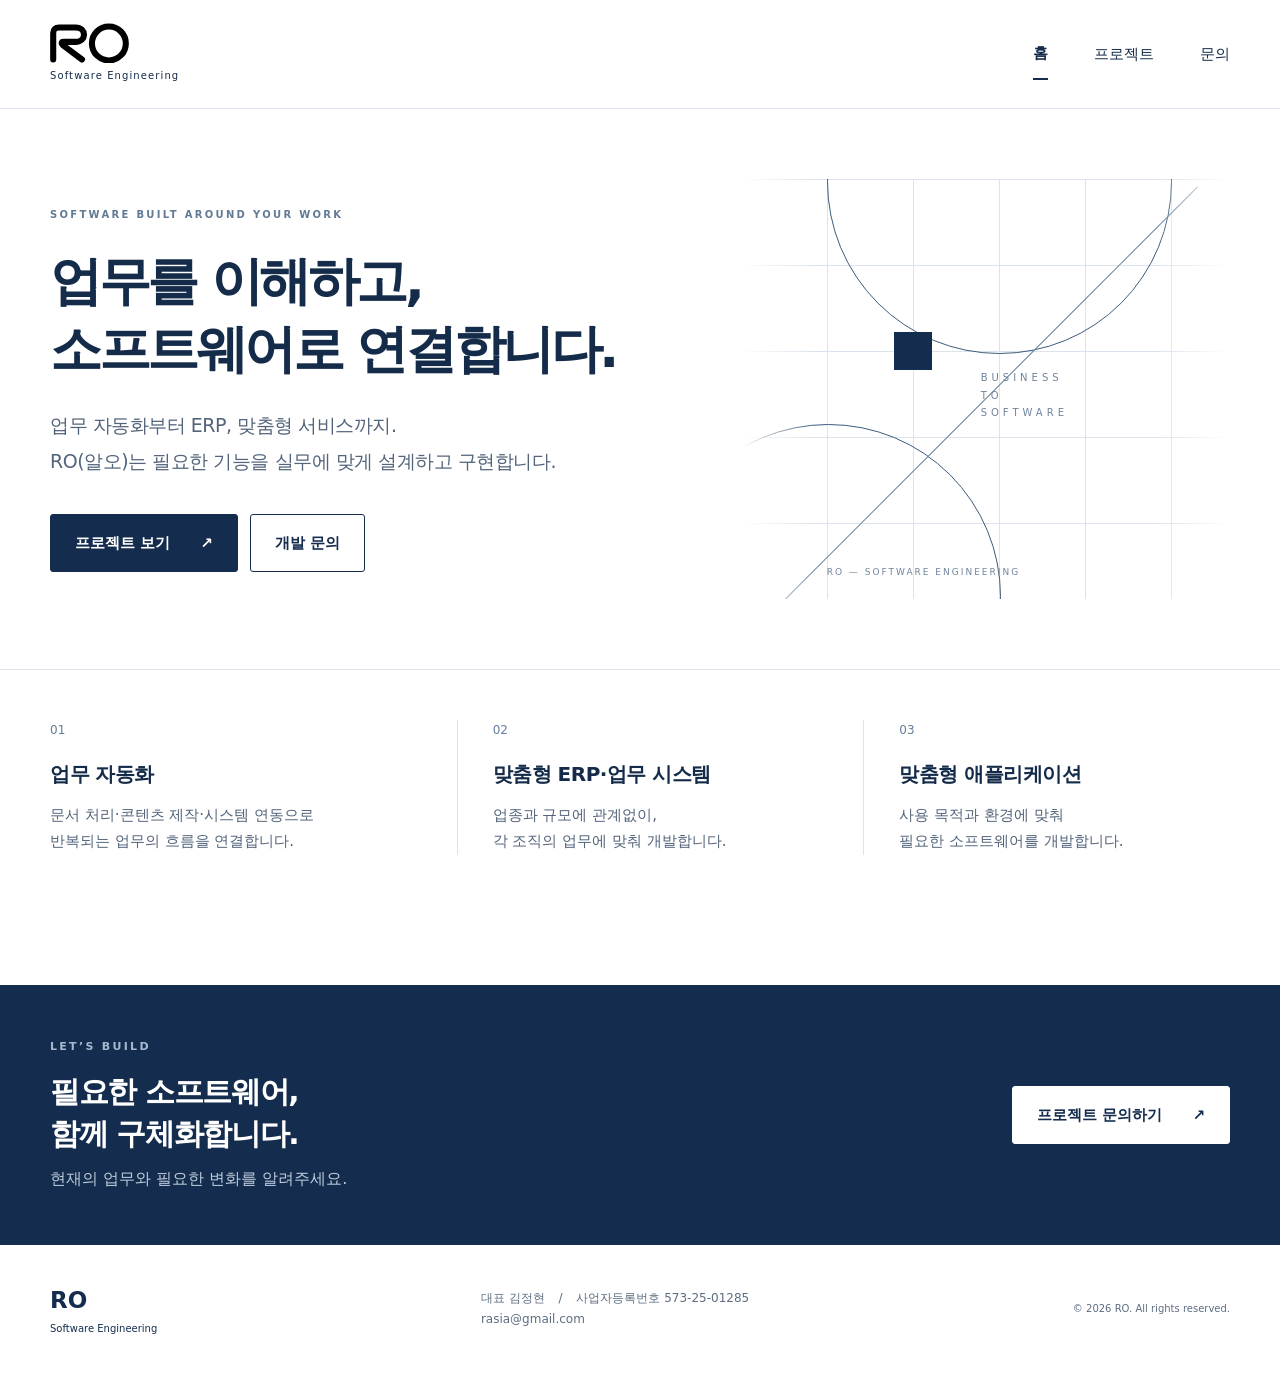
==== index.html @ 1765d946 "Align homepage and project automation summaries" ====
<!doctype html><html lang="ko">
<head><meta charset="utf-8">
<meta http-equiv="Content-Security-Policy" content="default-src 'none'; script-src 'self'; style-src 'self'; img-src 'self'; font-src 'self'; connect-src 'none'; object-src 'none'; base-uri 'none'; form-action 'none'; frame-src 'none'">
<meta name="referrer" content="strict-origin-when-cross-origin"><meta name="viewport" content="width=device-width,initial-scale=1"><title>RO(알오) | 맞춤형 소프트웨어 개발 · 업무 자동화 · ERP</title><meta name="description" content="RO(알오)는 업무 자동화, 업종별 맞춤형 ERP와 소프트웨어를 설계하고 개발하는 소프트웨어 엔지니어링 회사입니다."><link rel="icon" href="assets/logo.svg" type="image/svg+xml"><link rel="stylesheet" href="style.css">
<link rel="canonical" href="https://roon.kr/">
<meta property="og:type" content="website">
<meta property="og:site_name" content="RO(알오)">
<meta property="og:title" content="RO(알오) | 맞춤형 소프트웨어 개발 · 업무 자동화 · ERP">
<meta property="og:description" content="RO(알오)는 업무 자동화, 업종별 맞춤형 ERP와 소프트웨어를 설계하고 개발하는 소프트웨어 엔지니어링 회사입니다.">
<meta property="og:url" content="https://roon.kr/">
<meta name="google-site-verification" content="VP4qaFZtIBldc9KOzgBqeWt6XRs7frUHlSjA3EKGqzg">
</head>

<body><a class="skip" href="#main">본문으로 이동</a>
<header><div class="wrap head"><a class="brand" href="index.html" aria-label="RO 홈"><img src="assets/logo.svg" alt="RO" width="80" height="40"><span>Software Engineering</span></a><nav aria-label="주 메뉴"><a href="index.html" aria-current="page">홈</a><a href="projects.html">프로젝트</a><a href="contact.html">문의</a></nav></div></header>

<main id="main">
<section class="homehero wrap"><div><p class="eyebrow">SOFTWARE BUILT AROUND YOUR WORK</p><h1>업무를 이해하고,<br>소프트웨어로<br class="mobileonly"> 연결합니다.</h1><p class="lead">업무 자동화부터 ERP, 맞춤형 서비스까지.<br>RO(알오)는 필요한 기능을 실무에 맞게 설계하고 구현합니다.</p><div class="actions"><a class="button" href="projects.html">프로젝트 보기 <span>↗</span></a><a class="button outline" href="contact.html">개발 문의</a></div></div><div class="blueprint" aria-hidden="true"><div class="orbit o1"></div><div class="orbit o2"></div><div class="axis"></div><div class="node"></div><span>BUSINESS<br>TO<br>SOFTWARE</span><small>RO — SOFTWARE ENGINEERING</small></div></section>

<section class="services"><div class="wrap"><div class="steps"><article><span class="stepno">01</span><h3>업무 자동화</h3><p>문서 처리·콘텐츠 제작·시스템 연동으로<br>반복되는 업무의 흐름을 연결합니다.</p></article><article><span class="stepno">02</span><h3>맞춤형 ERP·업무 시스템</h3><p>업종과 규모에 관계없이,<br>각 조직의 업무에 맞춰 개발합니다.</p></article><article><span class="stepno">03</span><h3>맞춤형 애플리케이션</h3><p>사용 목적과 환경에 맞춰<br>필요한 소프트웨어를 개발합니다.</p></article></div></div></section>

<section class="cta"><div class="wrap"><div><p class="eyebrow">LET’S BUILD</p><h2>필요한 소프트웨어,<br>함께 구체화합니다.</h2><p>현재의 업무와 필요한 변화를 알려주세요.</p></div><a class="button light" href="contact.html?project=소프트웨어 개발 문의">프로젝트 문의하기 <span>↗</span></a></div></section>
</main>

<footer><div class="wrap foot"><a class="footerbrand" href="index.html">RO <span>Software Engineering</span></a><div>대표 김정현 <span class="sep">/</span> 사업자등록번호 573-25-01285<br><a href="mailto:rasia@gmail.com">rasia@gmail.com</a></div><small>© 2026 RO. All rights reserved.</small></div></footer>
</body>
</html>
---- style.css ----
*{box-sizing:border-box} :root{--navy:#142d4e;--ink:#142b49;--muted:#53647b;--line:#dce4ed;--pale:#f3f6fa;--blue:#2864ba}html{scroll-behavior:smooth}body{margin:0;font-family:"Malgun Gothic","Apple SD Gothic Neo",system-ui,sans-serif;color:var(--ink);background:#fff;line-height:1.75;word-break:keep-all}a{color:inherit;text-decoration:none}button,input,select{font:inherit}button,a,select,input{touch-action:manipulation}button{cursor:pointer}a:focus-visible,button:focus-visible,input:focus-visible,select:focus-visible{outline:3px solid #347ade;outline-offset:5px}img{max-width:100%;display:block}h1,h2,h3,p{margin:0}p+p{margin-top:16px}h1{font-size:clamp(34px,4.4vw,62px);letter-spacing:-.065em;line-height:1.28;font-weight:750}h2{font-size:clamp(25px,2.6vw,36px);letter-spacing:-.045em;line-height:1.4}h3{font-size:20px;letter-spacing:-.025em;line-height:1.5}p{color:var(--muted)}.wrap{width:min(1180px,calc(100% - 80px));margin-inline:auto}.head{display:flex;align-items:center;justify-content:space-between;height:108px}header{border-bottom:1px solid var(--line);background:white}.brand img{width:80px;height:40px}.brand span{font-size:10px;letter-spacing:1.1px;display:block;margin-top:4px}.head nav{display:flex;gap:46px;align-items:center}.head nav a{padding:12px 0;font-size:15px}.head nav a[aria-current]{border-bottom:2px solid var(--navy);font-weight:700}.skip{position:absolute;top:-100px;background:var(--navy);color:#fff;padding:10px;z-index:10}.skip:focus{top:0}.eyebrow{font-size:11px;font-weight:650;letter-spacing:2.3px;color:#637a95;margin-bottom:24px}.lead{font-size:19px;line-height:1.9;margin-top:25px;letter-spacing:-.025em}.button{display:inline-flex;align-items:center;justify-content:center;gap:30px;background:var(--navy);color:white;border:1px solid var(--navy);padding:15px 24px;font-size:15px;font-weight:600;min-height:52px;border-radius:3px}.button:hover{background:#254b78}.button.outline{background:white;color:var(--navy)}.button.outline:hover{background:var(--pale)}.button.light{background:white;color:var(--navy);border-color:white}.actions{display:flex;gap:12px;flex-wrap:wrap;margin-top:35px}.homehero{display:grid;grid-template-columns:1.35fr 1fr;min-height:540px;align-items:center;gap:30px;padding-block:70px}.homehero h1{font-size:clamp(35px,4.1vw,58px)}.homehero .eyebrow{font-size:10px}.blueprint{position:relative;height:420px;overflow:hidden;background-image:linear-gradient(#dbe4ed 1px,transparent 1px),linear-gradient(90deg,#dbe4ed 1px,transparent 1px);background-size:86px 86px;mask-image:linear-gradient(90deg,transparent,black 15%,black 85%,transparent)}.orbit{position:absolute;width:345px;height:345px;border:1px solid #3b5b7c;border-radius:50%}.o1{top:-170px;left:86px}.o2{bottom:-170px;left:-85px}.axis{position:absolute;left:50%;width:1px;height:600px;background:#6b829c;transform:rotate(45deg);top:-80px}.node{position:absolute;width:38px;height:38px;background:var(--navy);left:153px;top:153px}.blueprint span{position:absolute;top:190px;left:240px;letter-spacing:4px;font-size:10px;color:#70849c}.blueprint small{position:absolute;bottom:18px;left:86px;font-size:9px;letter-spacing:2px;color:#70849c}.mobileonly{display:none}.services{border-top:1px solid var(--line);padding:50px 0 60px}.steps{display:grid;grid-template-columns:repeat(3,1fr);gap:40px}.steps article+article{border-left:1px solid var(--line);padding-left:35px}.stepno{font-size:12px;color:#657e9e;display:block;margin-bottom:18px}.steps p{font-size:15px;margin-top:13px}.cta{background:var(--navy);color:white;margin-top:70px}.cta .wrap{padding-block:52px;display:flex;align-items:center;justify-content:space-between;gap:30px}.cta p{color:#bdcbdb;margin-top:10px}.cta .eyebrow{margin:0 0 15px;color:#a8b9cd}.cta h2{font-size:30px}.foot{display:flex;justify-content:space-between;align-items:center;gap:24px;padding-block:35px;font-size:12px;color:#5c6d81}.footerbrand{font-size:23px;font-weight:700;color:var(--navy)}.footerbrand span{font-size:10px;display:block;font-weight:400}.foot small{font-size:10px}.sep{padding-inline:10px}.pagehero{padding-block:70px 52px}.projectsgrid{display:grid;grid-template-columns:1fr 1fr;gap:32px}.projectcard{border:1px solid var(--line);border-radius:5px;overflow:hidden;background:white}.preview{display:flex;background:var(--pale);height:300px;padding:25px;overflow:hidden;align-items:center;justify-content:center}.preview:hover{background:#eaf0f7}.cardbody{padding:28px 30px 30px}.tag{display:inline-block;background:#f2f6fc;border:1px solid #d8e2ef;padding:3px 10px;font-size:11px;font-weight:500;letter-spacing:0;color:#405f87;border-radius:3px;vertical-align:middle}.cardbody h2{margin-top:18px;font-size:27px}.cardbody h3{margin-top:12px;font-size:16px;font-weight:500}.cardbody p{font-size:14px;margin-top:10px;min-height:48px}.textlink{display:inline-flex;gap:30px;margin-top:24px;color:#285b9c;font-size:14px;font-weight:650}.textlink:hover{text-decoration:underline}.windowbar{background:var(--navy);color:white;padding:13px 18px;display:flex;justify-content:space-between;gap:15px;font-size:12px}.windowbar span{font-size:10px;opacity:.8}.erpmini{width:100%;background:white;border:1px solid #cad5e3;box-shadow:0 12px 35px #142d4e12;font-size:10px}.minifilter{padding:12px;color:var(--muted);font-size:10px}.erpmini table{font-size:10px}.erpmini th,.erpmini td{padding:9px 7px}.minitotal{padding:10px 12px;background:#eaf0f7;display:flex;justify-content:space-between}.scoreart{background:#16202a;width:75%;height:260px;padding:12px 14px;border-radius:17px;overflow:hidden;position:relative;box-shadow:0 12px 30px #142d4e20}.scoreart img{width:100%;height:100%;object-fit:cover;object-position:top;border-radius:4px}.scoreart span{position:absolute;bottom:18px;right:18px;font-size:10px;background:#fff;padding:2px 8px}.sellerart{text-align:center;width:100%;padding:20px 10px}.sellerart strong{font-size:clamp(26px,3vw,42px);font-weight:750;letter-spacing:-1.8px;display:block}.sellerart strong>span{color:#477ab5}.sellerart>p{font-size:13px;margin:8px 0 30px}.sellerart .eyebrow{font-size:9px;margin-bottom:16px}.sellerart div{display:flex;justify-content:center;gap:16px;align-items:center;font-size:12px}.sellerart i,.flowart i{font-style:normal;color:#7a8eaa}.flowart{width:100%;padding:15px 5px}.flowart>div{display:flex;align-items:center;gap:10px;margin:14px 0}.flowart div span{flex:1;padding:18px 6px;background:white;border:1px solid #cedaea;text-align:center;font-size:12px;border-radius:4px}.flowart>p:last-child{text-align:center;font-size:12px;margin-top:25px}.flowart .eyebrow{font-size:10px}.detailhero{padding-block:36px 45px}.back{font-size:12px;color:#61768d;display:block;margin-bottom:42px}.detailhero .eyebrow .tag{margin-left:15px}.metadata{border-top:1px solid var(--line);margin-top:35px;padding-top:20px;display:flex;gap:42px;flex-wrap:wrap;font-size:12px;color:#718197}.metadata b{color:var(--ink);margin-left:16px;font-weight:500}.featurepanel{background:var(--pale);padding:30px;border:1px solid var(--line);border-radius:5px}.content{padding-block:65px 0}.sectionhead{margin-bottom:28px}.sectionhead .eyebrow{margin-bottom:10px}.twocol{display:grid;grid-template-columns:1fr 1fr;gap:60px}.twocol p{font-size:16px}.twocol h3{margin-bottom:15px}.twocol .largecopy{font-size:24px;line-height:1.7;color:var(--navy);letter-spacing:-.04em}.note{background:var(--pale);border-left:3px solid #a9bfd9;padding:24px 28px;margin-top:30px;font-size:14px}.note p{margin-top:8px}.erpfull{background:white;border:1px solid var(--line)}.filters{display:flex;align-items:center;justify-content:space-between;gap:15px;padding:16px;font-size:12px;flex-wrap:wrap}.filters select{padding:5px;border:1px solid var(--line);background:white;color:var(--ink);margin-left:10px}.smallbutton{background:white;border:1px solid #9eb4ce;padding:6px 12px;color:var(--navy);font-size:12px}.table-scroll{overflow:auto}table{border-collapse:collapse;width:100%;font-size:12px;white-space:nowrap}th,td{padding:12px 14px;border-bottom:1px solid var(--line);text-align:right;font-variant-numeric:tabular-nums}th{background:#f0f4f8;font-size:11px;color:#4d627e;font-weight:600}th:first-child,td:first-child{text-align:left}tfoot{background:#e8eff7;font-weight:700}.rowbutton{border:0;background:none;color:var(--navy);padding:0;font-size:12px;text-decoration:underline;text-underline-offset:4px}.selected td{background:#edf4fe}.tablehint{font-size:11px;padding:12px 16px}.erpfull h3{font-size:14px;padding:14px 16px}.scorefeature{background:#f0f4f8;display:grid;grid-template-columns:1fr 1fr;gap:70px;align-items:center;padding:45px 65px;border-radius:5px}.scorefeature h2{font-size:38px}.scorefeature p{margin-top:22px}.scorefeature .tag{margin-top:25px}.scorefeature figure{margin:0}.scorefeature img{max-height:570px;margin:auto;box-shadow:0 12px 40px #142d4e22;border:10px solid #172333;border-radius:18px}.scorefeature figcaption{font-size:10px;text-align:center;margin-top:15px;color:var(--muted)}.fine{font-size:12px!important;color:#64758b}.sellerfeature{background:#eef3f9;padding:55px}.sellerfeature .sellerart strong{font-size:64px}.sellerfeature .sellerart div{font-size:15px;gap:35px}.scopegrid{display:grid;grid-template-columns:1fr 1fr;gap:25px}.scopegrid>div{border:1px solid var(--line);padding:30px}.scopegrid ul{padding-left:20px;font-size:15px;color:var(--muted);line-height:2.2}.example{border:1px solid var(--line);padding:30px}.example h3{margin:22px 0 15px}.fullshot{width:100%;border:1px solid var(--line)}.caption{font-size:11px;margin-top:12px}.calc{border:1px solid var(--line);padding:30px}.calc h3{margin-top:15px}.calc p{font-size:14px;margin-top:10px}.calcfields{display:grid;grid-template-columns:repeat(3,1fr);gap:20px;margin-top:25px}.calcfields label{font-size:12px;color:var(--muted)}.calcfields input{display:block;width:100%;border:1px solid #b7c7da;padding:10px;color:var(--ink);margin-top:6px}.calc output{display:block;margin-top:20px;background:#fff3e3;color:#7b4d17;padding:16px;font-size:14px}.calc output.good{background:#eaf5ef;color:#235b40}.contactgrid{display:grid;grid-template-columns:1fr 1fr;gap:70px;padding-block:10px 60px}.email{font-size:clamp(24px,3vw,38px);font-weight:650;color:#275d9f;display:block;margin-top:20px;overflow-wrap:anywhere;word-break:normal}.contactgrid .actions{margin-top:25px}.contactgrid .fine{margin-top:18px}.contactperson{margin-top:38px;padding-top:25px;border-top:1px solid var(--line)}.contactperson p{font-size:14px;margin-top:8px}.contactgrid aside{background:var(--pale);padding:30px}.contactgrid ol{padding-left:25px;margin:20px 0 0}.contactgrid li{padding:16px 0 16px 8px;border-bottom:1px solid var(--line)}.contactgrid li:last-child{border:0}.contactgrid li::marker{color:#6386b2}.contactgrid li p{font-size:13px}.contactsteps{display:flex;justify-content:space-between;gap:15px;border-top:1px solid var(--line);padding-block:30px 55px;font-size:14px}.sr{position:absolute;width:1px;height:1px;overflow:hidden;clip:rect(0,0,0,0)}
@media(min-width:1500px){.homehero{min-height:620px}.blueprint{height:460px}}
@media(max-width:850px){.wrap{width:calc(100% - 40px)}.homehero{grid-template-columns:1fr;padding-block:50px}.blueprint{display:none}.head{height:88px}.head nav{gap:24px}.steps{gap:20px}.steps article+article{padding-left:20px}.preview{height:250px;padding:15px}.cardbody{padding:22px}.cardbody h2{font-size:23px}.scorefeature{padding:30px;gap:30px}.scorefeature h2{font-size:28px}.contactgrid{gap:30px}.foot{flex-wrap:wrap}.flowart div span{font-size:10px}.sellerart strong{font-size:30px}.sellerart div{gap:8px}.erpmini th,.erpmini td{padding:7px 4px;font-size:9px}.windowbar{font-size:10px;padding:9px}.windowbar span{font-size:9px}}
@media(max-width:580px){.head nav{gap:20px}.head nav a{font-size:13px}.brand img{width:65px;height:32px}.brand span{font-size:8px;letter-spacing:.5px}.homehero h1{font-size:36px}.homehero .lead{font-size:16px}.eyebrow{font-size:9px;letter-spacing:1.7px}.mobileonly{display:block}.steps{grid-template-columns:1fr;gap:25px}.steps article+article{border-left:0;border-top:1px solid var(--line);padding:25px 0 0}.stepno{margin-bottom:10px}.services{padding-block:35px}.cta{margin-top:45px}.cta .wrap{align-items:flex-start;flex-direction:column;padding-block:35px}.cta h2{font-size:27px}.foot{flex-direction:column;align-items:flex-start;gap:18px;padding-block:25px}.pagehero{padding-block:42px 35px}.pagehero h1{font-size:39px}.lead{font-size:16px}.projectsgrid{grid-template-columns:1fr;gap:25px}.preview{height:260px}.cardbody p{min-height:0}.detailhero{padding-top:25px}.detailhero h1{font-size:32px}.back{margin-bottom:30px}.detailhero .eyebrow .tag{margin-left:8px;font-size:10px}.metadata{gap:12px;flex-direction:column}.featurepanel{padding:10px}.content{padding-top:42px}.twocol{grid-template-columns:1fr;gap:20px}.twocol .largecopy{font-size:22px}.scorefeature{grid-template-columns:1fr;padding:25px}.scorefeature img{max-height:480px}.sellerfeature{padding:25px 15px}.sellerfeature .sellerart strong{font-size:38px}.sellerfeature .sellerart div{gap:15px;font-size:12px}.scopegrid{grid-template-columns:1fr}.scopegrid>div{padding:24px}.calc{padding:20px}.calcfields{grid-template-columns:1fr;gap:12px}.contactgrid{grid-template-columns:1fr;gap:35px}.contactsteps{flex-wrap:wrap;font-size:12px;justify-content:center}.contactgrid aside{padding:23px}.email{font-size:30px}.button{padding:13px 20px;font-size:14px}.note{padding:20px}.erpfull .windowbar{flex-direction:column;gap:3px}.tablehint{font-size:10px}.fullshot{min-height:0}.flowart>div{gap:7px}}
@media(prefers-reduced-motion:reduce){html{scroll-behavior:auto}}
.doccasehead{display:flex;align-items:flex-start;justify-content:space-between;gap:20px}.doccasehead .eyebrow{margin-bottom:12px}.doccasehead h2{font-size:30px}.doccasehead .tag{white-space:nowrap;font-size:10px}.docintro{font-size:14px;margin-top:18px;margin-bottom:30px}.doccompare{display:grid;grid-template-columns:1fr 1fr;gap:25px;align-items:start}.doclabel{display:flex;flex-direction:column;gap:5px;margin-bottom:15px}.doclabel span{font-size:10px;letter-spacing:2px;color:#71849b}.doclabel b{font-size:15px}.paper{background:#fffdf8;border:1px solid #dfded8;padding:24px;box-shadow:0 8px 22px #142d4e08}.paperhead{display:flex;align-items:center;justify-content:space-between;border-bottom:2px solid #405269;padding-bottom:16px;gap:10px}.paperhead h3{font-size:23px;letter-spacing:5px;white-space:nowrap}.paperhead span{font-size:10px;text-align:right;color:#677589}.paperinfo,.resultmeta{display:grid;grid-template-columns:76px 1fr;font-size:11px;gap:7px 10px;margin:18px 0}.paperinfo dt,.resultmeta dt{color:#687689}.paperinfo dd,.resultmeta dd{margin:0}.sourceitems th,.sourceitems td{font-size:10px;padding:10px 5px}.sourceitems th{background:#f2f0e9}.papertotals{display:grid;gap:6px;padding:18px 0;border-bottom:1px solid #dbdfdf;font-size:11px}.papertotals span{display:flex;justify-content:space-between}.papertotals .grand{font-size:14px;border-top:1px solid #dbdfdf;padding-top:8px;margin-top:4px}.papernote{font-size:11px;margin-top:18px}.papernote p{margin-top:8px;line-height:1.9}.paperfoot{font-size:9px;margin-top:24px;color:#8a8d91;text-align:center}.resultpanel{border:1px solid #ccd8e6;background:white}.resultbar{padding:13px 18px;background:var(--navy);color:white;font-size:13px;display:flex;justify-content:space-between;gap:10px}.resultbar span{font-size:10px;color:#bdccde}.resultmeta{margin:18px}.resultitems th,.resultitems td{padding:10px 14px;font-size:11px}.resultitems td small{display:block;color:#77869a;font-size:10px}.resultitems td b{font-weight:550}.conditionbox{margin:16px;padding:15px;background:#f1f5fa}.conditionbox h4{font-size:12px;margin:0 0 12px}.conditionbox dl{display:grid;grid-template-columns:63px 1fr;gap:9px;font-size:11px;margin:0}.conditionbox dt{color:#687c96}.conditionbox dd{margin:0}.resultsummary{padding:16px 18px;border-top:1px solid #dce4ed;display:flex;flex-direction:column;align-items:flex-end;gap:5px}.resultsummary span{font-size:10px;color:#6c7b8d}.resultsummary strong{font-size:17px}.docbenefits{display:grid;grid-template-columns:repeat(3,1fr);gap:25px;margin-top:32px;padding-top:25px;border-top:1px solid #d8e1eb}.docbenefits span{font-size:9px;letter-spacing:1.7px;color:#6d83a0}.docbenefits h3{font-size:16px;margin-top:9px}.docbenefits p{font-size:12px;margin-top:8px}@media(max-width:1000px){.doccompare{grid-template-columns:1fr}.doccasehead{flex-direction:column}.paperhead span{font-size:11px}.sourceitems th,.sourceitems td{font-size:11px}}@media(max-width:580px){.doccasehead h2{font-size:25px}.doccase{padding:8px}.doccasehead .tag{white-space:normal}.paper{padding:15px}.paperhead h3{font-size:20px}.sourceitems th,.sourceitems td{font-size:10px}.docbenefits{grid-template-columns:1fr;gap:20px}.resultitems th,.resultitems td{padding:9px 8px}.conditionbox{margin:12px;padding:12px}.resultbar{padding:12px}.docintro{font-size:13px}}
.processline{display:grid;grid-template-columns:repeat(4,1fr);border:1px solid var(--line);background:var(--pale);border-radius:4px;margin-top:25px}.processline article{position:relative;padding:30px 25px}.processline article+article{border-left:1px solid var(--line)}.processline article+article:before{content:'→';position:absolute;left:-12px;top:37px;width:24px;background:var(--pale);text-align:center;color:#6a819d}.processnum{display:block;font-size:12px;letter-spacing:2px;color:#6a819d;margin-bottom:22px}.processline h3{font-size:19px}.processline p{font-size:14px;margin-top:12px;line-height:1.9}@media(max-width:850px){.processline{grid-template-columns:repeat(2,1fr)}.processline article:nth-child(3){border-left:0;border-top:1px solid var(--line)}.processline article:nth-child(4){border-top:1px solid var(--line)}.processline article:nth-child(3):before{display:none}}@media(max-width:580px){.processline{grid-template-columns:1fr}.processline article{padding:24px}.processline article+article{border-left:0;border-top:1px solid var(--line)}.processline article+article:before{content:'↓';left:auto;right:25px;top:-15px}.processline article:nth-child(3):before{display:block}.processnum{margin-bottom:10px}}
.serviceboundary{font-size:12px;color:var(--muted);margin-top:25px;padding-top:20px;border-top:1px solid var(--line)}
.industryintro{font-size:15px;margin-bottom:25px;max-width:850px}.industrylist{border-top:1px solid var(--line)}.industrylist article{display:grid;grid-template-columns:240px 1fr;gap:25px;padding:25px 5px;border-bottom:1px solid var(--line)}.industrylist h3{font-size:18px}.industrylist p{font-size:15px}.industrylist span{display:block;font-size:12px;color:#6a819c;margin-top:10px}.construction-sample{max-width:850px;border:1px solid var(--line);padding:25px;background:var(--pale)}.construction-sample .erpmini table{font-size:12px}.construction-sample .erpmini td,.construction-sample .erpmini th{padding:12px}.construction-sample .minitotal{font-size:12px}@media(max-width:580px){.industrylist article{grid-template-columns:1fr;gap:9px;padding:22px 0}.industrylist p{font-size:14px}.construction-sample{padding:10px}.construction-sample .erpmini td,.construction-sample .erpmini th{padding:8px 5px;font-size:10px}}
.industrynames{display:grid;grid-template-columns:repeat(4,1fr);border:1px solid var(--line);background:var(--pale);border-radius:4px}.industrynames span{padding:35px 15px;text-align:center;font-size:21px;font-weight:600}.industrynames span+span{border-left:1px solid var(--line)}.erpidentity{text-align:center}.erpidentity h3{font-size:32px;line-height:1.5;letter-spacing:-1px}.erpidentity>div{font-size:14px;color:var(--muted);margin-top:20px}@media(max-width:580px){.industrynames{grid-template-columns:1fr 1fr}.industrynames span{padding:25px 10px;font-size:18px}.industrynames span:nth-child(3){border-left:0}.industrynames span:nth-child(n+3){border-top:1px solid var(--line)}}
.industrynames span{font-size:18px}.industrynames span:nth-child(4n+1){border-left:0}.industrynames span:nth-child(n+5){border-top:1px solid var(--line)}@media(max-width:580px){.industrynames span{font-size:16px}.industrynames span:nth-child(2n+1){border-left:0}.industrynames span:nth-child(n+3){border-top:1px solid var(--line)}}
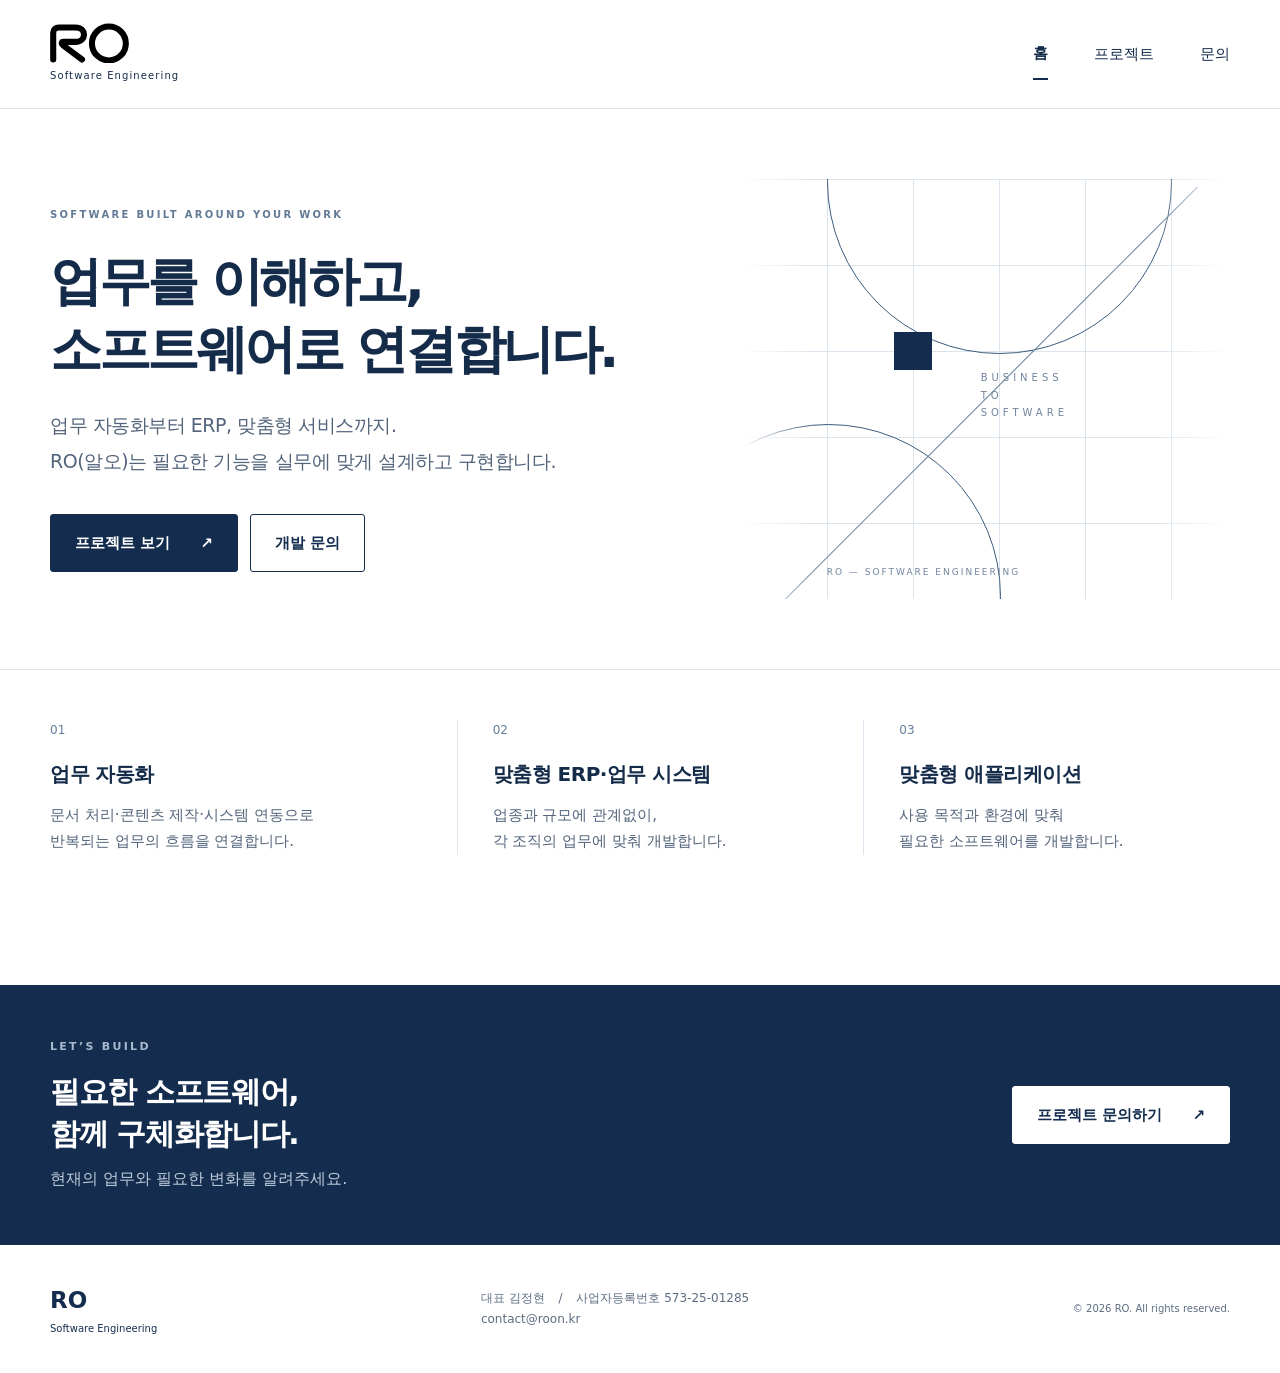
==== commit 0db2ff03: "Update public contact email to contact@roon.kr" ====
--- a/index.html
+++ b/index.html
@@ -22,7 +22,7 @@
 <section class="cta"><div class="wrap"><div><p class="eyebrow">LET’S BUILD</p><h2>필요한 소프트웨어,<br>함께 구체화합니다.</h2><p>현재의 업무와 필요한 변화를 알려주세요.</p></div><a class="button light" href="contact.html?project=소프트웨어 개발 문의">프로젝트 문의하기 <span>↗</span></a></div></section>
 </main>
 
-<footer><div class="wrap foot"><a class="footerbrand" href="index.html">RO <span>Software Engineering</span></a><div>대표 김정현 <span class="sep">/</span> 사업자등록번호 573-25-01285<br><a href="mailto:rasia@gmail.com">rasia@gmail.com</a></div><small>© 2026 RO. All rights reserved.</small></div></footer>
+<footer><div class="wrap foot"><a class="footerbrand" href="index.html">RO <span>Software Engineering</span></a><div>대표 김정현 <span class="sep">/</span> 사업자등록번호 573-25-01285<br><a href="mailto:contact@roon.kr">contact@roon.kr</a></div><small>© 2026 RO. All rights reserved.</small></div></footer>
 </body>
 </html>
 
--- a/style.css
+++ b/style.css
@@ -9,3 +9,13 @@
 .industryintro{font-size:15px;margin-bottom:25px;max-width:850px}.industrylist{border-top:1px solid var(--line)}.industrylist article{display:grid;grid-template-columns:240px 1fr;gap:25px;padding:25px 5px;border-bottom:1px solid var(--line)}.industrylist h3{font-size:18px}.industrylist p{font-size:15px}.industrylist span{display:block;font-size:12px;color:#6a819c;margin-top:10px}.construction-sample{max-width:850px;border:1px solid var(--line);padding:25px;background:var(--pale)}.construction-sample .erpmini table{font-size:12px}.construction-sample .erpmini td,.construction-sample .erpmini th{padding:12px}.construction-sample .minitotal{font-size:12px}@media(max-width:580px){.industrylist article{grid-template-columns:1fr;gap:9px;padding:22px 0}.industrylist p{font-size:14px}.construction-sample{padding:10px}.construction-sample .erpmini td,.construction-sample .erpmini th{padding:8px 5px;font-size:10px}}
 .industrynames{display:grid;grid-template-columns:repeat(4,1fr);border:1px solid var(--line);background:var(--pale);border-radius:4px}.industrynames span{padding:35px 15px;text-align:center;font-size:21px;font-weight:600}.industrynames span+span{border-left:1px solid var(--line)}.erpidentity{text-align:center}.erpidentity h3{font-size:32px;line-height:1.5;letter-spacing:-1px}.erpidentity>div{font-size:14px;color:var(--muted);margin-top:20px}@media(max-width:580px){.industrynames{grid-template-columns:1fr 1fr}.industrynames span{padding:25px 10px;font-size:18px}.industrynames span:nth-child(3){border-left:0}.industrynames span:nth-child(n+3){border-top:1px solid var(--line)}}
 .industrynames span{font-size:18px}.industrynames span:nth-child(4n+1){border-left:0}.industrynames span:nth-child(n+5){border-top:1px solid var(--line)}@media(max-width:580px){.industrynames span{font-size:16px}.industrynames span:nth-child(2n+1){border-left:0}.industrynames span:nth-child(n+3){border-top:1px solid var(--line)}}
+
+/* Project sample files: keep preview links separate from case study links. */
+.preview.filepreview{position:relative;display:flex;align-items:flex-start;height:340px;padding:20px 20px 48px;overflow:hidden;background:#eaf0f6}
+.filepreview img{width:100%;height:100%;object-fit:cover;object-position:top;border:1px solid #d4dfe9;box-shadow:0 8px 22px #142d4e12;transition:transform .2s ease}
+.filepreview:hover img{transform:translateY(-3px)}
+.previewcaption{position:absolute;bottom:0;left:0;right:0;display:flex;align-items:center;justify-content:space-between;gap:12px;padding:12px 20px;background:#f3f6fa;border-top:1px solid #dce4ed;font-size:11px;color:#53647b}
+.previewcaption strong{color:#142d4e;font-size:12px;font-weight:650;white-space:nowrap}
+@media(max-width:850px){.preview.filepreview{height:280px;padding:12px 12px 48px}.previewcaption{padding-inline:12px;font-size:10px}.previewcaption strong{font-size:11px}}
+@media(max-width:580px){.preview.filepreview{height:285px}.previewcaption{font-size:10px}}
+@media(prefers-reduced-motion:reduce){.filepreview img{transition:none}}
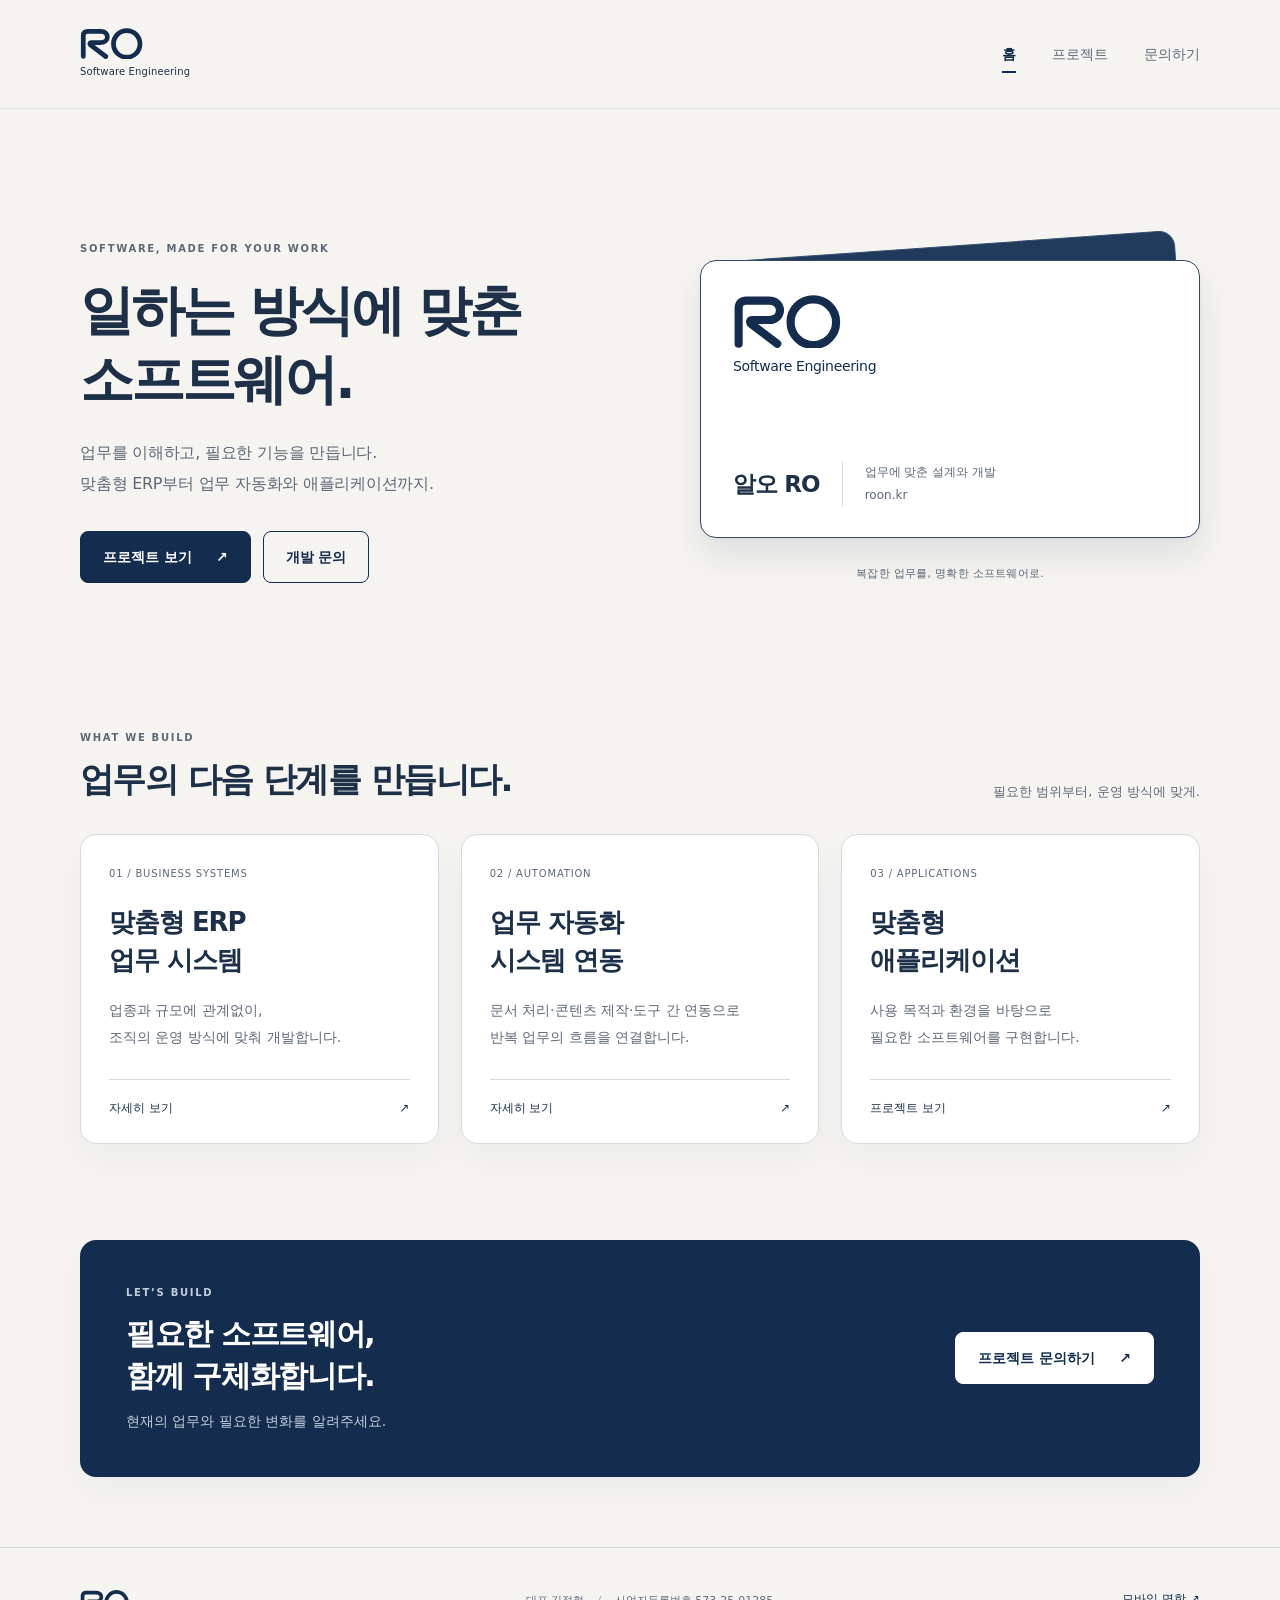
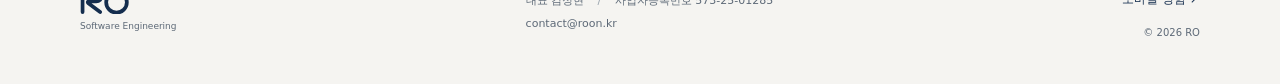
==== commit b3034f2a: "Renew RO website with paper-card layouts and consistent navy design" ====
--- a/index.html
+++ b/index.html
@@ -1,28 +1,34 @@
-<!doctype html><html lang="ko">
-<head><meta charset="utf-8">
-<meta http-equiv="Content-Security-Policy" content="default-src 'none'; script-src 'self'; style-src 'self'; img-src 'self'; font-src 'self'; connect-src 'none'; object-src 'none'; base-uri 'none'; form-action 'none'; frame-src 'none'">
-<meta name="referrer" content="strict-origin-when-cross-origin"><meta name="viewport" content="width=device-width,initial-scale=1"><title>RO(알오) | 맞춤형 소프트웨어 개발 · 업무 자동화 · ERP</title><meta name="description" content="RO(알오)는 업무 자동화, 업종별 맞춤형 ERP와 소프트웨어를 설계하고 개발하는 소프트웨어 엔지니어링 회사입니다."><link rel="icon" href="assets/logo.svg" type="image/svg+xml"><link rel="stylesheet" href="style.css">
-<link rel="canonical" href="https://roon.kr/">
-<meta property="og:type" content="website">
-<meta property="og:site_name" content="RO(알오)">
-<meta property="og:title" content="RO(알오) | 맞춤형 소프트웨어 개발 · 업무 자동화 · ERP">
-<meta property="og:description" content="RO(알오)는 업무 자동화, 업종별 맞춤형 ERP와 소프트웨어를 설계하고 개발하는 소프트웨어 엔지니어링 회사입니다.">
-<meta property="og:url" content="https://roon.kr/">
-<meta name="google-site-verification" content="VP4qaFZtIBldc9KOzgBqeWt6XRs7frUHlSjA3EKGqzg">
-</head>
-
-<body><a class="skip" href="#main">본문으로 이동</a>
-<header><div class="wrap head"><a class="brand" href="index.html" aria-label="RO 홈"><img src="assets/logo.svg" alt="RO" width="80" height="40"><span>Software Engineering</span></a><nav aria-label="주 메뉴"><a href="index.html" aria-current="page">홈</a><a href="projects.html">프로젝트</a><a href="contact.html">문의</a></nav></div></header>
-
-<main id="main">
-<section class="homehero wrap"><div><p class="eyebrow">SOFTWARE BUILT AROUND YOUR WORK</p><h1>업무를 이해하고,<br>소프트웨어로<br class="mobileonly"> 연결합니다.</h1><p class="lead">업무 자동화부터 ERP, 맞춤형 서비스까지.<br>RO(알오)는 필요한 기능을 실무에 맞게 설계하고 구현합니다.</p><div class="actions"><a class="button" href="projects.html">프로젝트 보기 <span>↗</span></a><a class="button outline" href="contact.html">개발 문의</a></div></div><div class="blueprint" aria-hidden="true"><div class="orbit o1"></div><div class="orbit o2"></div><div class="axis"></div><div class="node"></div><span>BUSINESS<br>TO<br>SOFTWARE</span><small>RO — SOFTWARE ENGINEERING</small></div></section>
-
-<section class="services"><div class="wrap"><div class="steps"><article><span class="stepno">01</span><h3>업무 자동화</h3><p>문서 처리·콘텐츠 제작·시스템 연동으로<br>반복되는 업무의 흐름을 연결합니다.</p></article><article><span class="stepno">02</span><h3>맞춤형 ERP·업무 시스템</h3><p>업종과 규모에 관계없이,<br>각 조직의 업무에 맞춰 개발합니다.</p></article><article><span class="stepno">03</span><h3>맞춤형 애플리케이션</h3><p>사용 목적과 환경에 맞춰<br>필요한 소프트웨어를 개발합니다.</p></article></div></div></section>
-
-<section class="cta"><div class="wrap"><div><p class="eyebrow">LET’S BUILD</p><h2>필요한 소프트웨어,<br>함께 구체화합니다.</h2><p>현재의 업무와 필요한 변화를 알려주세요.</p></div><a class="button light" href="contact.html?project=소프트웨어 개발 문의">프로젝트 문의하기 <span>↗</span></a></div></section>
-</main>
-
-<footer><div class="wrap foot"><a class="footerbrand" href="index.html">RO <span>Software Engineering</span></a><div>대표 김정현 <span class="sep">/</span> 사업자등록번호 573-25-01285<br><a href="mailto:contact@roon.kr">contact@roon.kr</a></div><small>© 2026 RO. All rights reserved.</small></div></footer>
-</body>
-</html>
-
+<!doctype html><html lang="ko">
+<head><meta charset="utf-8">
+<meta name="color-scheme" content="only light"><meta name="theme-color" content="#f2f1ef">
+<meta http-equiv="Content-Security-Policy" content="default-src 'none'; script-src 'self'; style-src 'self'; img-src 'self'; font-src 'self'; connect-src 'none'; object-src 'none'; base-uri 'none'; form-action 'none'; frame-src 'none'">
+<meta name="referrer" content="strict-origin-when-cross-origin"><meta name="viewport" content="width=device-width,initial-scale=1"><title>RO(알오) | 맞춤형 소프트웨어 개발 · 업무 자동화 · ERP</title><meta name="description" content="RO(알오)는 업무 자동화, 업종별 맞춤형 ERP와 소프트웨어를 설계하고 개발하는 소프트웨어 엔지니어링 회사입니다."><link rel="icon" href="assets/logo.svg" type="image/svg+xml"><link rel="stylesheet" href="style.css?v=20261111-paper">
+<link rel="canonical" href="https://roon.kr/">
+<meta property="og:type" content="website">
+<meta property="og:site_name" content="RO(알오)">
+<meta property="og:title" content="RO(알오) | 맞춤형 소프트웨어 개발 · 업무 자동화 · ERP">
+<meta property="og:description" content="RO(알오)는 업무 자동화, 업종별 맞춤형 ERP와 소프트웨어를 설계하고 개발하는 소프트웨어 엔지니어링 회사입니다.">
+<meta property="og:url" content="https://roon.kr/">
+<meta name="google-site-verification" content="VP4qaFZtIBldc9KOzgBqeWt6XRs7frUHlSjA3EKGqzg">
+</head>
+
+<body class="site-index"><a class="skip" href="#main">본문으로 이동</a>
+<header class="site-header"><div class="wrap head"><a class="brand" href="index.html" aria-label="RO 홈"><img src="assets/card-logo.svg" alt="RO" width="80" height="40"><span>Software Engineering</span></a><nav aria-label="주 메뉴"><a href="index.html" aria-current="page">홈</a><a href="projects.html">프로젝트</a><a href="contact.html">문의하기</a></nav></div></header>
+
+<main id="main">
+<section class="homehero wrap">
+  <div class="hero-copy"><p class="eyebrow">SOFTWARE, MADE FOR YOUR WORK</p><h1>일하는 방식에 맞춘<br> 소프트웨어.</h1><p class="lead">업무를 이해하고, 필요한 기능을 만듭니다.<br> 맞춤형 ERP부터 업무 자동화와 애플리케이션까지.</p><div class="actions"><a class="button" href="projects.html">프로젝트 보기 <span aria-hidden="true">↗</span></a><a class="button outline" href="contact.html">개발 문의</a></div></div>
+  <div class="hero-object"><div class="paper-stack"><a class="identity-card" href="projects.html" aria-label="RO 프로젝트 살펴보기"><div class="identity-logo"><img src="assets/card-logo.svg" alt="RO" width="125" height="62"><p>Software Engineering</p></div><div class="identity-bottom"><strong>알오 RO</strong><span>업무에 맞춘 설계와 개발<br> roon.kr</span></div></a></div><p class="object-caption">복잡한 업무를, 명확한 소프트웨어로.</p></div>
+</section>
+<section class="wrap services"><div class="sectionhead service-heading"><div><p class="eyebrow">WHAT WE BUILD</p><h2>업무의 다음 단계를 만듭니다.</h2></div><p>필요한 범위부터, 운영 방식에 맞게.</p></div><div class="service-grid">
+  <a class="service-card" href="construction.html"><span class="stepno">01 / BUSINESS SYSTEMS</span><h3>맞춤형 ERP<br> 업무 시스템</h3><p>업종과 규모에 관계없이,<br> 조직의 운영 방식에 맞춰 개발합니다.</p><span class="service-link">자세히 보기 <span aria-hidden="true">↗</span></span></a>
+  <a class="service-card" href="automation.html"><span class="stepno">02 / AUTOMATION</span><h3>업무 자동화<br> 시스템 연동</h3><p>문서 처리·콘텐츠 제작·도구 간 연동으로<br> 반복 업무의 흐름을 연결합니다.</p><span class="service-link">자세히 보기 <span aria-hidden="true">↗</span></span></a>
+  <a class="service-card" href="projects.html"><span class="stepno">03 / APPLICATIONS</span><h3>맞춤형<br> 애플리케이션</h3><p>사용 목적과 환경을 바탕으로<br> 필요한 소프트웨어를 구현합니다.</p><span class="service-link">프로젝트 보기 <span aria-hidden="true">↗</span></span></a>
+</div></section>
+<section class="cta"><div class="wrap"><div><p class="eyebrow">LET’S BUILD</p><h2>필요한 소프트웨어,<br> 함께 구체화합니다.</h2><p>현재의 업무와 필요한 변화를 알려주세요.</p></div><a class="button light" href="contact.html?project=소프트웨어 개발 문의">프로젝트 문의하기 <span aria-hidden="true">↗</span></a></div></section>
+</main>
+
+<footer class="site-footer"><div class="wrap foot"><a class="footerbrand" href="index.html"><img src="assets/card-logo.svg" alt="RO" width="62" height="31"><span>Software Engineering</span></a><div class="foot-info">대표 김정현 <span class="sep">/</span> 사업자등록번호 573-25-01285<br> <a href="mailto:contact@roon.kr">contact@roon.kr</a></div><div class="foot-links"><a href="card.html">모바일 명함 ↗</a><small>© 2026 RO</small></div></div></footer>
+</body>
+</html>
+
--- a/style.css
+++ b/style.css
@@ -1,21 +1,164 @@
-*{box-sizing:border-box} :root{--navy:#142d4e;--ink:#142b49;--muted:#53647b;--line:#dce4ed;--pale:#f3f6fa;--blue:#2864ba}html{scroll-behavior:smooth}body{margin:0;font-family:"Malgun Gothic","Apple SD Gothic Neo",system-ui,sans-serif;color:var(--ink);background:#fff;line-height:1.75;word-break:keep-all}a{color:inherit;text-decoration:none}button,input,select{font:inherit}button,a,select,input{touch-action:manipulation}button{cursor:pointer}a:focus-visible,button:focus-visible,input:focus-visible,select:focus-visible{outline:3px solid #347ade;outline-offset:5px}img{max-width:100%;display:block}h1,h2,h3,p{margin:0}p+p{margin-top:16px}h1{font-size:clamp(34px,4.4vw,62px);letter-spacing:-.065em;line-height:1.28;font-weight:750}h2{font-size:clamp(25px,2.6vw,36px);letter-spacing:-.045em;line-height:1.4}h3{font-size:20px;letter-spacing:-.025em;line-height:1.5}p{color:var(--muted)}.wrap{width:min(1180px,calc(100% - 80px));margin-inline:auto}.head{display:flex;align-items:center;justify-content:space-between;height:108px}header{border-bottom:1px solid var(--line);background:white}.brand img{width:80px;height:40px}.brand span{font-size:10px;letter-spacing:1.1px;display:block;margin-top:4px}.head nav{display:flex;gap:46px;align-items:center}.head nav a{padding:12px 0;font-size:15px}.head nav a[aria-current]{border-bottom:2px solid var(--navy);font-weight:700}.skip{position:absolute;top:-100px;background:var(--navy);color:#fff;padding:10px;z-index:10}.skip:focus{top:0}.eyebrow{font-size:11px;font-weight:650;letter-spacing:2.3px;color:#637a95;margin-bottom:24px}.lead{font-size:19px;line-height:1.9;margin-top:25px;letter-spacing:-.025em}.button{display:inline-flex;align-items:center;justify-content:center;gap:30px;background:var(--navy);color:white;border:1px solid var(--navy);padding:15px 24px;font-size:15px;font-weight:600;min-height:52px;border-radius:3px}.button:hover{background:#254b78}.button.outline{background:white;color:var(--navy)}.button.outline:hover{background:var(--pale)}.button.light{background:white;color:var(--navy);border-color:white}.actions{display:flex;gap:12px;flex-wrap:wrap;margin-top:35px}.homehero{display:grid;grid-template-columns:1.35fr 1fr;min-height:540px;align-items:center;gap:30px;padding-block:70px}.homehero h1{font-size:clamp(35px,4.1vw,58px)}.homehero .eyebrow{font-size:10px}.blueprint{position:relative;height:420px;overflow:hidden;background-image:linear-gradient(#dbe4ed 1px,transparent 1px),linear-gradient(90deg,#dbe4ed 1px,transparent 1px);background-size:86px 86px;mask-image:linear-gradient(90deg,transparent,black 15%,black 85%,transparent)}.orbit{position:absolute;width:345px;height:345px;border:1px solid #3b5b7c;border-radius:50%}.o1{top:-170px;left:86px}.o2{bottom:-170px;left:-85px}.axis{position:absolute;left:50%;width:1px;height:600px;background:#6b829c;transform:rotate(45deg);top:-80px}.node{position:absolute;width:38px;height:38px;background:var(--navy);left:153px;top:153px}.blueprint span{position:absolute;top:190px;left:240px;letter-spacing:4px;font-size:10px;color:#70849c}.blueprint small{position:absolute;bottom:18px;left:86px;font-size:9px;letter-spacing:2px;color:#70849c}.mobileonly{display:none}.services{border-top:1px solid var(--line);padding:50px 0 60px}.steps{display:grid;grid-template-columns:repeat(3,1fr);gap:40px}.steps article+article{border-left:1px solid var(--line);padding-left:35px}.stepno{font-size:12px;color:#657e9e;display:block;margin-bottom:18px}.steps p{font-size:15px;margin-top:13px}.cta{background:var(--navy);color:white;margin-top:70px}.cta .wrap{padding-block:52px;display:flex;align-items:center;justify-content:space-between;gap:30px}.cta p{color:#bdcbdb;margin-top:10px}.cta .eyebrow{margin:0 0 15px;color:#a8b9cd}.cta h2{font-size:30px}.foot{display:flex;justify-content:space-between;align-items:center;gap:24px;padding-block:35px;font-size:12px;color:#5c6d81}.footerbrand{font-size:23px;font-weight:700;color:var(--navy)}.footerbrand span{font-size:10px;display:block;font-weight:400}.foot small{font-size:10px}.sep{padding-inline:10px}.pagehero{padding-block:70px 52px}.projectsgrid{display:grid;grid-template-columns:1fr 1fr;gap:32px}.projectcard{border:1px solid var(--line);border-radius:5px;overflow:hidden;background:white}.preview{display:flex;background:var(--pale);height:300px;padding:25px;overflow:hidden;align-items:center;justify-content:center}.preview:hover{background:#eaf0f7}.cardbody{padding:28px 30px 30px}.tag{display:inline-block;background:#f2f6fc;border:1px solid #d8e2ef;padding:3px 10px;font-size:11px;font-weight:500;letter-spacing:0;color:#405f87;border-radius:3px;vertical-align:middle}.cardbody h2{margin-top:18px;font-size:27px}.cardbody h3{margin-top:12px;font-size:16px;font-weight:500}.cardbody p{font-size:14px;margin-top:10px;min-height:48px}.textlink{display:inline-flex;gap:30px;margin-top:24px;color:#285b9c;font-size:14px;font-weight:650}.textlink:hover{text-decoration:underline}.windowbar{background:var(--navy);color:white;padding:13px 18px;display:flex;justify-content:space-between;gap:15px;font-size:12px}.windowbar span{font-size:10px;opacity:.8}.erpmini{width:100%;background:white;border:1px solid #cad5e3;box-shadow:0 12px 35px #142d4e12;font-size:10px}.minifilter{padding:12px;color:var(--muted);font-size:10px}.erpmini table{font-size:10px}.erpmini th,.erpmini td{padding:9px 7px}.minitotal{padding:10px 12px;background:#eaf0f7;display:flex;justify-content:space-between}.scoreart{background:#16202a;width:75%;height:260px;padding:12px 14px;border-radius:17px;overflow:hidden;position:relative;box-shadow:0 12px 30px #142d4e20}.scoreart img{width:100%;height:100%;object-fit:cover;object-position:top;border-radius:4px}.scoreart span{position:absolute;bottom:18px;right:18px;font-size:10px;background:#fff;padding:2px 8px}.sellerart{text-align:center;width:100%;padding:20px 10px}.sellerart strong{font-size:clamp(26px,3vw,42px);font-weight:750;letter-spacing:-1.8px;display:block}.sellerart strong>span{color:#477ab5}.sellerart>p{font-size:13px;margin:8px 0 30px}.sellerart .eyebrow{font-size:9px;margin-bottom:16px}.sellerart div{display:flex;justify-content:center;gap:16px;align-items:center;font-size:12px}.sellerart i,.flowart i{font-style:normal;color:#7a8eaa}.flowart{width:100%;padding:15px 5px}.flowart>div{display:flex;align-items:center;gap:10px;margin:14px 0}.flowart div span{flex:1;padding:18px 6px;background:white;border:1px solid #cedaea;text-align:center;font-size:12px;border-radius:4px}.flowart>p:last-child{text-align:center;font-size:12px;margin-top:25px}.flowart .eyebrow{font-size:10px}.detailhero{padding-block:36px 45px}.back{font-size:12px;color:#61768d;display:block;margin-bottom:42px}.detailhero .eyebrow .tag{margin-left:15px}.metadata{border-top:1px solid var(--line);margin-top:35px;padding-top:20px;display:flex;gap:42px;flex-wrap:wrap;font-size:12px;color:#718197}.metadata b{color:var(--ink);margin-left:16px;font-weight:500}.featurepanel{background:var(--pale);padding:30px;border:1px solid var(--line);border-radius:5px}.content{padding-block:65px 0}.sectionhead{margin-bottom:28px}.sectionhead .eyebrow{margin-bottom:10px}.twocol{display:grid;grid-template-columns:1fr 1fr;gap:60px}.twocol p{font-size:16px}.twocol h3{margin-bottom:15px}.twocol .largecopy{font-size:24px;line-height:1.7;color:var(--navy);letter-spacing:-.04em}.note{background:var(--pale);border-left:3px solid #a9bfd9;padding:24px 28px;margin-top:30px;font-size:14px}.note p{margin-top:8px}.erpfull{background:white;border:1px solid var(--line)}.filters{display:flex;align-items:center;justify-content:space-between;gap:15px;padding:16px;font-size:12px;flex-wrap:wrap}.filters select{padding:5px;border:1px solid var(--line);background:white;color:var(--ink);margin-left:10px}.smallbutton{background:white;border:1px solid #9eb4ce;padding:6px 12px;color:var(--navy);font-size:12px}.table-scroll{overflow:auto}table{border-collapse:collapse;width:100%;font-size:12px;white-space:nowrap}th,td{padding:12px 14px;border-bottom:1px solid var(--line);text-align:right;font-variant-numeric:tabular-nums}th{background:#f0f4f8;font-size:11px;color:#4d627e;font-weight:600}th:first-child,td:first-child{text-align:left}tfoot{background:#e8eff7;font-weight:700}.rowbutton{border:0;background:none;color:var(--navy);padding:0;font-size:12px;text-decoration:underline;text-underline-offset:4px}.selected td{background:#edf4fe}.tablehint{font-size:11px;padding:12px 16px}.erpfull h3{font-size:14px;padding:14px 16px}.scorefeature{background:#f0f4f8;display:grid;grid-template-columns:1fr 1fr;gap:70px;align-items:center;padding:45px 65px;border-radius:5px}.scorefeature h2{font-size:38px}.scorefeature p{margin-top:22px}.scorefeature .tag{margin-top:25px}.scorefeature figure{margin:0}.scorefeature img{max-height:570px;margin:auto;box-shadow:0 12px 40px #142d4e22;border:10px solid #172333;border-radius:18px}.scorefeature figcaption{font-size:10px;text-align:center;margin-top:15px;color:var(--muted)}.fine{font-size:12px!important;color:#64758b}.sellerfeature{background:#eef3f9;padding:55px}.sellerfeature .sellerart strong{font-size:64px}.sellerfeature .sellerart div{font-size:15px;gap:35px}.scopegrid{display:grid;grid-template-columns:1fr 1fr;gap:25px}.scopegrid>div{border:1px solid var(--line);padding:30px}.scopegrid ul{padding-left:20px;font-size:15px;color:var(--muted);line-height:2.2}.example{border:1px solid var(--line);padding:30px}.example h3{margin:22px 0 15px}.fullshot{width:100%;border:1px solid var(--line)}.caption{font-size:11px;margin-top:12px}.calc{border:1px solid var(--line);padding:30px}.calc h3{margin-top:15px}.calc p{font-size:14px;margin-top:10px}.calcfields{display:grid;grid-template-columns:repeat(3,1fr);gap:20px;margin-top:25px}.calcfields label{font-size:12px;color:var(--muted)}.calcfields input{display:block;width:100%;border:1px solid #b7c7da;padding:10px;color:var(--ink);margin-top:6px}.calc output{display:block;margin-top:20px;background:#fff3e3;color:#7b4d17;padding:16px;font-size:14px}.calc output.good{background:#eaf5ef;color:#235b40}.contactgrid{display:grid;grid-template-columns:1fr 1fr;gap:70px;padding-block:10px 60px}.email{font-size:clamp(24px,3vw,38px);font-weight:650;color:#275d9f;display:block;margin-top:20px;overflow-wrap:anywhere;word-break:normal}.contactgrid .actions{margin-top:25px}.contactgrid .fine{margin-top:18px}.contactperson{margin-top:38px;padding-top:25px;border-top:1px solid var(--line)}.contactperson p{font-size:14px;margin-top:8px}.contactgrid aside{background:var(--pale);padding:30px}.contactgrid ol{padding-left:25px;margin:20px 0 0}.contactgrid li{padding:16px 0 16px 8px;border-bottom:1px solid var(--line)}.contactgrid li:last-child{border:0}.contactgrid li::marker{color:#6386b2}.contactgrid li p{font-size:13px}.contactsteps{display:flex;justify-content:space-between;gap:15px;border-top:1px solid var(--line);padding-block:30px 55px;font-size:14px}.sr{position:absolute;width:1px;height:1px;overflow:hidden;clip:rect(0,0,0,0)}
-@media(min-width:1500px){.homehero{min-height:620px}.blueprint{height:460px}}
-@media(max-width:850px){.wrap{width:calc(100% - 40px)}.homehero{grid-template-columns:1fr;padding-block:50px}.blueprint{display:none}.head{height:88px}.head nav{gap:24px}.steps{gap:20px}.steps article+article{padding-left:20px}.preview{height:250px;padding:15px}.cardbody{padding:22px}.cardbody h2{font-size:23px}.scorefeature{padding:30px;gap:30px}.scorefeature h2{font-size:28px}.contactgrid{gap:30px}.foot{flex-wrap:wrap}.flowart div span{font-size:10px}.sellerart strong{font-size:30px}.sellerart div{gap:8px}.erpmini th,.erpmini td{padding:7px 4px;font-size:9px}.windowbar{font-size:10px;padding:9px}.windowbar span{font-size:9px}}
-@media(max-width:580px){.head nav{gap:20px}.head nav a{font-size:13px}.brand img{width:65px;height:32px}.brand span{font-size:8px;letter-spacing:.5px}.homehero h1{font-size:36px}.homehero .lead{font-size:16px}.eyebrow{font-size:9px;letter-spacing:1.7px}.mobileonly{display:block}.steps{grid-template-columns:1fr;gap:25px}.steps article+article{border-left:0;border-top:1px solid var(--line);padding:25px 0 0}.stepno{margin-bottom:10px}.services{padding-block:35px}.cta{margin-top:45px}.cta .wrap{align-items:flex-start;flex-direction:column;padding-block:35px}.cta h2{font-size:27px}.foot{flex-direction:column;align-items:flex-start;gap:18px;padding-block:25px}.pagehero{padding-block:42px 35px}.pagehero h1{font-size:39px}.lead{font-size:16px}.projectsgrid{grid-template-columns:1fr;gap:25px}.preview{height:260px}.cardbody p{min-height:0}.detailhero{padding-top:25px}.detailhero h1{font-size:32px}.back{margin-bottom:30px}.detailhero .eyebrow .tag{margin-left:8px;font-size:10px}.metadata{gap:12px;flex-direction:column}.featurepanel{padding:10px}.content{padding-top:42px}.twocol{grid-template-columns:1fr;gap:20px}.twocol .largecopy{font-size:22px}.scorefeature{grid-template-columns:1fr;padding:25px}.scorefeature img{max-height:480px}.sellerfeature{padding:25px 15px}.sellerfeature .sellerart strong{font-size:38px}.sellerfeature .sellerart div{gap:15px;font-size:12px}.scopegrid{grid-template-columns:1fr}.scopegrid>div{padding:24px}.calc{padding:20px}.calcfields{grid-template-columns:1fr;gap:12px}.contactgrid{grid-template-columns:1fr;gap:35px}.contactsteps{flex-wrap:wrap;font-size:12px;justify-content:center}.contactgrid aside{padding:23px}.email{font-size:30px}.button{padding:13px 20px;font-size:14px}.note{padding:20px}.erpfull .windowbar{flex-direction:column;gap:3px}.tablehint{font-size:10px}.fullshot{min-height:0}.flowart>div{gap:7px}}
+/* RO / Paper & Navy — shared marketing-page design system */
+:root{color-scheme:only light;--navy:#142d4e;--ink:#1d3048;--muted:#5d6977;--line:#d6d9dd;--paper:#fff;--pale:#eeedea;--bg:#f5f4f1;--radius:16px;--shadow:0 16px 36px #142d4e0a}
+*{box-sizing:border-box}
+html{scroll-behavior:smooth}
+body{margin:0;background:var(--bg);color:var(--ink);font-family:"Malgun Gothic","Apple SD Gothic Neo",system-ui,sans-serif;line-height:1.75;word-break:keep-all;-webkit-font-smoothing:antialiased}
+a{color:inherit;text-decoration:none}
+button,input,select{font:inherit}
+button{cursor:pointer}
+button,a,select,input{touch-action:manipulation}
+a:focus-visible,button:focus-visible,input:focus-visible,select:focus-visible{outline:3px solid #427ab5;outline-offset:5px}
+img{max-width:100%;display:block}
+h1,h2,h3,p{margin:0}
+p{color:var(--muted)}
+p+p{margin-top:14px}
+h1{font-size:clamp(36px,4.5vw,62px);line-height:1.28;letter-spacing:-.055em;font-weight:700}
+h2{font-size:clamp(25px,2.7vw,34px);line-height:1.4;letter-spacing:-.045em;font-weight:650}
+h3{font-size:20px;line-height:1.5;letter-spacing:-.035em}
+.wrap{width:min(1120px,calc(100% - 80px));margin-inline:auto}
+.site-header{border-bottom:1px solid #142d4e12}
+.head{display:flex;justify-content:space-between;align-items:center;min-height:108px;gap:24px}
+.brand img{width:64px;height:auto}
+.brand span{display:block;font-size:10px;letter-spacing:.015em;margin-top:4px}
+.head nav{display:flex;align-items:center;gap:36px}
+.head nav a{display:flex;align-items:center;min-height:46px;font-size:14px;color:var(--muted);position:relative}
+.head nav a:hover,.head nav a[aria-current]{color:var(--navy)}
+.head nav a[aria-current]{font-weight:700}
+.head nav a[aria-current]:after{content:"";height:2px;background:var(--navy);position:absolute;bottom:4px;left:0;right:0}
+.skip{position:absolute;top:-100px;padding:12px 20px;background:var(--navy);color:#fff;z-index:10}
+.skip:focus{top:0}
+.eyebrow{font-size:10px;font-weight:600;letter-spacing:.17em;color:var(--muted);margin-bottom:20px;line-height:1.7}
+.lead{font-size:17px;line-height:1.9;margin-top:24px;letter-spacing:-.015em}
+.button{display:inline-flex;align-items:center;justify-content:center;gap:24px;min-height:52px;padding:13px 22px;border:1px solid var(--navy);border-radius:8px;background:var(--navy);color:#fff;font-size:14px;font-weight:600;line-height:1.6}
+.button:hover{background:#294767}
+.button.outline{color:var(--navy);background:transparent}
+.button.outline:hover{background:#e9e9e7}
+.button.light{background:#fff;border-color:#fff;color:var(--navy)}
+.button.light:hover{background:#e7ebef}
+.actions{display:flex;flex-wrap:wrap;gap:12px;margin-top:32px}
+.homehero{display:grid;grid-template-columns:1.1fr 1fr;gap:70px;align-items:center;min-height:620px;padding-block:80px 95px}
+.hero-copy h1{font-size:clamp(38px,4.2vw,57px)}
+.homehero .lead{font-size:16px}
+.hero-object{padding:20px 0 0}
+.paper-stack{position:relative;isolation:isolate}
+.paper-stack:before{content:"";position:absolute;inset:0 16px 8px;background:#203b5c;border:1px solid #36506f;border-radius:var(--radius);transform:translateY(-14px) rotate(-4deg);z-index:-1}
+.identity-card{display:flex;flex-direction:column;justify-content:space-between;min-height:278px;padding:34px 32px 30px;gap:48px;border:1px solid #34495f;border-radius:var(--radius);background:var(--paper);box-shadow:0 18px 35px #142d4e19,0 2px 5px #142d4e08}
+.identity-logo img{width:110px;height:auto}
+.identity-logo p{font-size:14px;margin-top:6px;letter-spacing:-.025em;color:var(--navy)}
+.identity-bottom{display:flex;align-items:center;gap:22px;font-size:12px}
+.identity-bottom strong{font-size:23px;white-space:nowrap;letter-spacing:-.04em}
+.identity-bottom span{border-left:1px solid var(--line);padding-left:22px;color:var(--muted);line-height:1.9}
+.object-caption{font-size:11px;text-align:center;margin-top:26px;letter-spacing:.025em}
+.services{padding-block:0 12px}
+.sectionhead{margin-bottom:26px}
+.sectionhead .eyebrow{margin-bottom:10px}
+.service-heading{display:flex;justify-content:space-between;align-items:end;gap:25px;margin-bottom:30px}
+.service-heading>p{font-size:13px}
+.service-grid{display:grid;grid-template-columns:repeat(3,1fr);gap:22px}
+.service-card{display:flex;flex-direction:column;align-items:start;padding:30px 28px 24px;border:1px solid var(--line);border-radius:var(--radius);background:var(--paper);box-shadow:var(--shadow)}
+.service-card:hover{border-color:#8e9cab;transform:translateY(-3px)}
+.stepno{display:block;font-size:10px;letter-spacing:.08em;color:var(--muted);margin-bottom:22px}
+.service-card h3{font-size:26px;line-height:1.45;letter-spacing:-.04em}
+.service-card p{font-size:14px;margin-top:18px;line-height:1.9}
+.service-link{display:flex;justify-content:space-between;width:100%;border-top:1px solid var(--line);padding-top:18px;margin-top:28px;font-size:12px}
+.cta{width:min(1120px,calc(100% - 80px));margin:84px auto 0;background:var(--navy);border-radius:var(--radius);box-shadow:var(--shadow)}
+.cta .wrap{width:100%;padding:44px 46px;display:flex;align-items:center;justify-content:space-between;gap:32px}
+.cta h2{font-size:30px;color:#fff}
+.cta p{color:#c2cedb;font-size:14px;margin-top:12px}
+.cta .eyebrow{color:#c2cedb;font-size:10px;margin:0 0 12px}
+.cta .button{flex-shrink:0}
+.site-footer{margin-top:70px;border-top:1px solid var(--line)}
+.foot{display:flex;justify-content:space-between;align-items:center;gap:30px;padding-block:35px 42px;font-size:11px;color:var(--muted)}
+.footerbrand img{width:50px;height:auto}
+.footerbrand span{display:block;margin-top:5px;font-size:9px}
+.foot-info{line-height:2.1}
+.foot-info a:hover,.foot-links a:hover{text-decoration:underline;text-underline-offset:3px}
+.sep{padding:0 10px;color:#9aa4ae}
+.foot-links{display:flex;flex-direction:column;align-items:end;gap:8px}
+.foot-links a{font-size:12px;color:var(--navy);padding-block:6px}
+.foot-links small{font-size:10px}
+.pagehero{padding-block:68px 46px}
+.pagehero h1{font-size:clamp(38px,4.4vw,56px)}
+.projectsgrid{display:grid;grid-template-columns:1fr 1fr;gap:28px}
+.projectcard{border:1px solid var(--line);border-radius:var(--radius);overflow:hidden;background:var(--paper);box-shadow:var(--shadow)}
+.preview{display:flex;align-items:center;justify-content:center;height:310px;padding:30px;background:#eae9e6;overflow:hidden;border-bottom:1px solid var(--line)}
+.preview.filepreview{position:relative;padding:22px 22px 56px}
+.filepreview img{width:100%;height:100%;object-fit:contain;object-position:center;background:#fff;border:1px solid #cdd2d8;border-radius:5px;box-shadow:0 8px 20px #142d4e12}
+.filepreview:hover img{transform:translateY(-3px)}
+.previewcaption{position:absolute;left:22px;right:22px;bottom:15px;display:flex;justify-content:space-between;align-items:center;gap:10px;font-size:10px;color:var(--muted)}
+.previewcaption strong{font-weight:600;font-size:11px;white-space:nowrap;color:var(--navy)}
+.cardbody{padding:30px 32px 32px}
+.tag{display:inline-block;padding:4px 9px;border:1px solid #d8dde2;border-radius:5px;background:#f8f8f7;color:#516174;font-size:10px;font-weight:500;letter-spacing:0;line-height:1.6;vertical-align:middle}
+.cardbody h2{margin-top:20px;font-size:26px;line-height:1.45}
+.cardbody h3{font-size:14px;font-weight:600;margin-top:16px}
+.cardbody p{font-size:14px;line-height:1.85;margin-top:10px;min-height:52px}
+.textlink{display:inline-flex;gap:30px;margin-top:24px;font-size:13px;color:var(--navy);font-weight:600;min-height:32px;align-items:center}
+.textlink:hover{text-decoration:underline;text-underline-offset:4px}
+.scoreart{width:75%;height:262px;border:10px solid #203044;border-radius:14px;overflow:hidden;position:relative;box-shadow:0 12px 25px #142d4e1c;background:#fff}
+.scoreart img{height:100%;width:100%;object-fit:cover;object-position:top}
+.scoreart span{position:absolute;bottom:10px;right:10px;font-size:10px;background:#fff;padding:3px 7px;border-radius:3px}
+.flowart{width:100%}
+.flowart>.eyebrow{font-size:10px;margin-bottom:22px}
+.flowart>div{display:flex;align-items:center;gap:10px;margin:12px 0}
+.flowart div span{flex:1;border:1px solid #bdc7d2;border-radius:6px;background:#fff;font-size:12px;text-align:center;padding:16px 5px}
+.flowart i{font-style:normal;color:#758395}
+.flowart>p:last-child{font-size:11px;text-align:center;margin-top:22px}
+.detailhero{margin-top:40px;padding:38px 46px 34px;background:var(--paper);border:1px solid var(--line);border-radius:var(--radius);box-shadow:var(--shadow)}
+.back{display:inline-flex;font-size:12px;color:var(--muted);min-height:32px;align-items:center;margin-bottom:30px}
+.back:hover{color:var(--navy)}
+.detailhero .eyebrow{display:flex;align-items:center;gap:16px;flex-wrap:wrap;margin-bottom:18px}
+.detailhero h1{font-size:clamp(32px,3.5vw,46px)}
+.detailhero .lead{font-size:16px;max-width:850px}
+.metadata{border-top:1px solid var(--line);padding-top:20px;margin-top:30px;display:flex;gap:34px;flex-wrap:wrap;font-size:12px;color:var(--muted)}
+.metadata b{font-weight:500;color:var(--navy);margin-left:12px}
+.content{padding:38px 40px;margin-top:30px;background:var(--paper);border:1px solid var(--line);border-radius:var(--radius);box-shadow:var(--shadow)}
+.content .sectionhead h2{font-size:28px}
+.steps{display:grid;grid-template-columns:repeat(3,1fr);gap:28px}
+.steps article+article{border-left:1px solid var(--line);padding-left:28px}
+.steps .stepno{margin-bottom:14px}
+.steps h3{font-size:19px}
+.steps p{font-size:14px;line-height:1.9;margin-top:12px}
+.processline{display:grid;grid-template-columns:repeat(4,1fr);gap:0;border:1px solid var(--line);border-radius:10px;background:#f7f7f5;margin-top:24px;overflow:hidden}
+.processline article{padding:24px 20px}
+.processline article+article{border-left:1px solid var(--line)}
+.processnum{display:block;font-size:11px;color:var(--muted);margin-bottom:20px;font-variant-numeric:tabular-nums}
+.processline h3{font-size:18px}
+.processline p{font-size:13px;margin-top:10px;line-height:1.9}
+.industryintro{font-size:15px;margin:16px 0 26px;max-width:840px;line-height:1.9}
+.industrynames{display:grid;grid-template-columns:repeat(4,1fr);gap:12px}
+.industrynames span{display:flex;align-items:center;justify-content:center;min-height:76px;padding:16px 12px;border:1px solid var(--line);border-radius:8px;background:#f8f8f6;font-size:16px;font-weight:500;text-align:center}
+.industrylist{border-top:1px solid var(--line)}
+.industrylist article{display:grid;grid-template-columns:220px 1fr;gap:30px;padding:22px 0;border-bottom:1px solid var(--line)}
+.industrylist h3{font-size:17px}
+.industrylist p{font-size:14px;line-height:1.9}
+.serviceboundary{font-size:12px;line-height:1.9;margin-top:24px;color:var(--muted)}
+.content .serviceboundary{border-top:1px solid var(--line);padding-top:22px}
+.contactgrid{display:grid;grid-template-columns:1.1fr 1fr;gap:36px;align-items:start;padding-top:8px;padding-bottom:30px}
+.contact-card{position:relative;isolation:isolate;background:var(--paper);border:1px solid #34495f;border-radius:var(--radius);padding:38px;box-shadow:0 14px 30px #142d4e10}
+.contact-card:before{content:"";position:absolute;z-index:-1;left:13px;right:13px;top:-13px;height:14px;background:#203b5c;border:1px solid #36506f;border-bottom:0;border-radius:12px 12px 0 0;transform:rotate(-1.5deg);transform-origin:right bottom}
+.contact-card .eyebrow{margin-bottom:18px}
+.contact-card h2{font-size:25px}
+.email{display:block;font-size:clamp(25px,3vw,35px);letter-spacing:-.04em;font-weight:600;color:var(--navy);margin-top:20px;overflow-wrap:anywhere;word-break:normal}
+.contactgrid .actions{gap:10px;margin-top:26px}
+.contactgrid .button{font-size:13px;padding:12px 17px}
+.fine{font-size:11px;color:var(--muted);line-height:1.8}
+.contactgrid .fine{margin-top:16px}
+.contactperson{display:flex;align-items:center;justify-content:space-between;gap:16px;border-top:1px solid var(--line);margin-top:30px;padding-top:20px;font-size:13px}
+.contactperson a{font-size:11px;min-height:32px;display:flex;align-items:center}
+.contactperson a:hover{text-decoration:underline;text-underline-offset:4px}
+.contactgrid aside{padding:32px 34px;background:var(--paper);border:1px solid var(--line);border-radius:var(--radius)}
+.contactgrid aside h3{font-size:18px}
+.contactgrid ol{margin:16px 0 0;padding-left:20px}
+.contactgrid li{padding:16px 0 16px 8px;border-bottom:1px solid var(--line);font-size:14px}
+.contactgrid li:last-child{border:0;padding-bottom:0}
+.contactgrid li::marker{font-size:12px;color:var(--muted)}
+.contactgrid li p{font-size:12px;margin-top:6px}
+.contactsteps{display:flex;justify-content:space-between;align-items:center;gap:20px;border-top:1px solid var(--line);padding-block:28px 10px;font-size:13px}
+.contactsteps span{color:#8b99a7}
+.sr{position:absolute;width:1px;height:1px;overflow:hidden;clip:rect(0,0,0,0)}
+@media(max-width:1000px){.homehero{gap:38px;min-height:550px}.hero-copy h1{font-size:44px}.identity-card{padding:28px;min-height:250px}.identity-bottom{gap:16px}.identity-bottom strong{font-size:20px}.identity-bottom span{padding-left:16px;font-size:11px}.service-card{padding:25px 22px}.service-card h3{font-size:23px}.service-card p br{display:none}.service-heading{align-items:start;flex-direction:column;gap:12px}.processline{grid-template-columns:1fr 1fr}.processline article:nth-child(3){border-left:0}.processline article:nth-child(n+3){border-top:1px solid var(--line)}.contactgrid{gap:26px}.contact-card{padding:28px}.contactgrid aside{padding:28px}}
+@media(max-width:760px){.wrap{width:calc(100% - 40px)}.head{min-height:90px}.head nav{gap:23px}.brand img{width:58px}.brand span{font-size:9px}.head nav a{font-size:13px}.homehero{grid-template-columns:1fr;padding-block:55px 60px;gap:58px}.hero-copy h1{font-size:46px}.hero-object{max-width:470px;width:100%;margin:auto;padding:0 10px}.identity-card{min-height:250px;padding:30px}.identity-bottom strong{font-size:24px}.identity-bottom span{font-size:12px}.service-grid{grid-template-columns:1fr;gap:18px}.service-card{padding:28px}.service-card h3 br{display:none}.service-card h3{font-size:25px}.service-card .stepno{margin-bottom:14px}.service-card p{margin-top:12px}.service-card p br{display:block}.service-link{margin-top:22px}.cta{width:calc(100% - 40px);margin-top:54px}.cta .wrap{padding:32px;align-items:start;flex-direction:column;gap:26px}.cta h2{font-size:28px}.site-footer{margin-top:48px}.foot{flex-wrap:wrap;align-items:start;gap:24px}.foot-info{margin-left:auto}.foot-links{width:100%;flex-direction:row;justify-content:space-between;align-items:center;border-top:1px solid var(--line);padding-top:16px}.pagehero{padding-block:48px 36px}.pagehero h1{font-size:43px}.pagehero .lead{font-size:16px}.projectsgrid{gap:22px}.cardbody{padding:24px}.cardbody h2{font-size:23px}.preview{height:260px;padding:18px}.preview.filepreview{height:265px;padding:15px 15px 62px}.previewcaption{left:15px;right:15px;bottom:12px;flex-direction:column;gap:3px;align-items:start}.scoreart{height:230px;width:88%}.flowart div span{font-size:10px;padding:15px 4px}.flowart>div{gap:5px}.detailhero{padding:28px;margin-top:28px}.detailhero h1{font-size:36px}.detailhero .lead br{display:none}.metadata{gap:12px 24px}.content{padding:28px}.content .sectionhead h2{font-size:26px}.steps{grid-template-columns:1fr;gap:22px}.steps article+article{border-left:0;border-top:1px solid var(--line);padding:22px 0 0}.industrynames{grid-template-columns:repeat(3,1fr)}.industrynames span{font-size:14px;min-height:70px}.industrylist article{grid-template-columns:1fr;gap:8px}.contactgrid{grid-template-columns:1fr;gap:28px;padding-top:15px}.contact-card{padding:32px}.email{font-size:32px}.contactgrid aside{padding:30px}.contactsteps{font-size:12px;gap:12px}.foot .sep{padding:0 6px}}
+@media(max-width:540px){.head nav{gap:18px}.head nav a{font-size:12px}.brand span{font-size:8px}.brand img{width:52px}.homehero{padding-top:42px}.hero-copy h1{font-size:38px}.homehero .lead{font-size:15px}.lead br{display:none}.eyebrow{font-size:9px;letter-spacing:.12em}.button{font-size:13px;padding:12px 18px;gap:20px}.homehero .actions{margin-top:27px}.identity-card{min-height:220px;padding:26px 24px;gap:32px;border-radius:13px}.identity-logo img{width:96px}.identity-logo p{font-size:12px}.identity-bottom{gap:18px}.identity-bottom strong{font-size:22px}.identity-bottom span{padding-left:18px;font-size:11px}.object-caption{font-size:10px;margin-top:22px}.service-heading h2{font-size:26px}.service-heading>p{font-size:12px}.service-card{padding:26px}.cta .wrap{padding:28px}.cta h2{font-size:26px}.foot{flex-direction:column;gap:20px;padding-block:28px}.foot-info{margin:0;font-size:10px}.foot-links{flex-direction:row}.pagehero h1{font-size:36px}.projectsgrid{grid-template-columns:1fr}.preview.filepreview{height:285px;padding-bottom:52px}.previewcaption{flex-direction:row;align-items:center;gap:8px}.previewcaption span{font-size:9px}.previewcaption strong{font-size:10px}.cardbody{padding:26px}.cardbody h2{font-size:25px}.cardbody p{min-height:0}.preview{height:275px}.scoreart{width:75%;height:240px}.flowart div span{font-size:11px}.flowart>div{gap:8px}.detailhero{padding:24px}.detailhero h1{font-size:30px;line-height:1.4}.detailhero h1 br{display:none}.back{margin-bottom:24px}.detailhero .eyebrow{gap:10px;letter-spacing:.1em}.detailhero .lead{font-size:14px;line-height:1.9}.metadata{flex-direction:column;font-size:11px;margin-top:24px;padding-top:18px;gap:10px}.content{padding:25px 22px;margin-top:22px}.content .sectionhead h2{font-size:24px}.industryintro{font-size:14px}.industrynames{grid-template-columns:1fr 1fr;gap:9px}.industrynames span{font-size:13px;min-height:65px;padding:14px 7px}.processline{grid-template-columns:1fr}.processline article{padding:22px}.processline article+article{border-left:0;border-top:1px solid var(--line)}.processnum{margin-bottom:10px}.processline h3{font-size:18px}.processline p{margin-top:8px}.serviceboundary{font-size:11px}.contact-card{padding:28px 24px}.contactgrid .email{font-size:29px}.contactgrid .actions{flex-direction:column;align-items:stretch}.contactgrid .fine{font-size:10px}.contactgrid aside{padding:26px}.contactgrid aside h3{font-size:17px}.contactperson{font-size:12px;gap:10px}.contactperson a{font-size:10px}.contactsteps{flex-direction:column;align-items:start;gap:8px}.contactsteps span{transform:rotate(90deg);align-self:center}.site-contact .pagehero{padding-bottom:32px}}
+@media(max-width:360px){.wrap,.cta{width:calc(100% - 32px)}.head{gap:12px}.head nav{gap:14px}.brand span{font-size:7px}.hero-copy h1{font-size:34px}.homehero .lead{font-size:14px}.identity-card{padding:23px 20px;min-height:205px}.identity-bottom{gap:12px}.identity-bottom strong{font-size:20px}.identity-bottom span{padding-left:12px;font-size:10px}.identity-logo p{font-size:11px}.identity-logo img{width:86px}.pagehero h1{font-size:33px}.detailhero{padding:22px}.detailhero h1{font-size:28px}.content{padding:23px 20px}.previewcaption{flex-direction:column;align-items:start;gap:1px}.contact-card{padding:25px 20px}.contactgrid .email{font-size:26px}}
+@media(prefers-reduced-motion:no-preference){.button,.service-card,.filepreview img{transition:background-color .16s ease,border-color .16s ease,transform .16s ease}}
 @media(prefers-reduced-motion:reduce){html{scroll-behavior:auto}}
-.doccasehead{display:flex;align-items:flex-start;justify-content:space-between;gap:20px}.doccasehead .eyebrow{margin-bottom:12px}.doccasehead h2{font-size:30px}.doccasehead .tag{white-space:nowrap;font-size:10px}.docintro{font-size:14px;margin-top:18px;margin-bottom:30px}.doccompare{display:grid;grid-template-columns:1fr 1fr;gap:25px;align-items:start}.doclabel{display:flex;flex-direction:column;gap:5px;margin-bottom:15px}.doclabel span{font-size:10px;letter-spacing:2px;color:#71849b}.doclabel b{font-size:15px}.paper{background:#fffdf8;border:1px solid #dfded8;padding:24px;box-shadow:0 8px 22px #142d4e08}.paperhead{display:flex;align-items:center;justify-content:space-between;border-bottom:2px solid #405269;padding-bottom:16px;gap:10px}.paperhead h3{font-size:23px;letter-spacing:5px;white-space:nowrap}.paperhead span{font-size:10px;text-align:right;color:#677589}.paperinfo,.resultmeta{display:grid;grid-template-columns:76px 1fr;font-size:11px;gap:7px 10px;margin:18px 0}.paperinfo dt,.resultmeta dt{color:#687689}.paperinfo dd,.resultmeta dd{margin:0}.sourceitems th,.sourceitems td{font-size:10px;padding:10px 5px}.sourceitems th{background:#f2f0e9}.papertotals{display:grid;gap:6px;padding:18px 0;border-bottom:1px solid #dbdfdf;font-size:11px}.papertotals span{display:flex;justify-content:space-between}.papertotals .grand{font-size:14px;border-top:1px solid #dbdfdf;padding-top:8px;margin-top:4px}.papernote{font-size:11px;margin-top:18px}.papernote p{margin-top:8px;line-height:1.9}.paperfoot{font-size:9px;margin-top:24px;color:#8a8d91;text-align:center}.resultpanel{border:1px solid #ccd8e6;background:white}.resultbar{padding:13px 18px;background:var(--navy);color:white;font-size:13px;display:flex;justify-content:space-between;gap:10px}.resultbar span{font-size:10px;color:#bdccde}.resultmeta{margin:18px}.resultitems th,.resultitems td{padding:10px 14px;font-size:11px}.resultitems td small{display:block;color:#77869a;font-size:10px}.resultitems td b{font-weight:550}.conditionbox{margin:16px;padding:15px;background:#f1f5fa}.conditionbox h4{font-size:12px;margin:0 0 12px}.conditionbox dl{display:grid;grid-template-columns:63px 1fr;gap:9px;font-size:11px;margin:0}.conditionbox dt{color:#687c96}.conditionbox dd{margin:0}.resultsummary{padding:16px 18px;border-top:1px solid #dce4ed;display:flex;flex-direction:column;align-items:flex-end;gap:5px}.resultsummary span{font-size:10px;color:#6c7b8d}.resultsummary strong{font-size:17px}.docbenefits{display:grid;grid-template-columns:repeat(3,1fr);gap:25px;margin-top:32px;padding-top:25px;border-top:1px solid #d8e1eb}.docbenefits span{font-size:9px;letter-spacing:1.7px;color:#6d83a0}.docbenefits h3{font-size:16px;margin-top:9px}.docbenefits p{font-size:12px;margin-top:8px}@media(max-width:1000px){.doccompare{grid-template-columns:1fr}.doccasehead{flex-direction:column}.paperhead span{font-size:11px}.sourceitems th,.sourceitems td{font-size:11px}}@media(max-width:580px){.doccasehead h2{font-size:25px}.doccase{padding:8px}.doccasehead .tag{white-space:normal}.paper{padding:15px}.paperhead h3{font-size:20px}.sourceitems th,.sourceitems td{font-size:10px}.docbenefits{grid-template-columns:1fr;gap:20px}.resultitems th,.resultitems td{padding:9px 8px}.conditionbox{margin:12px;padding:12px}.resultbar{padding:12px}.docintro{font-size:13px}}
-.processline{display:grid;grid-template-columns:repeat(4,1fr);border:1px solid var(--line);background:var(--pale);border-radius:4px;margin-top:25px}.processline article{position:relative;padding:30px 25px}.processline article+article{border-left:1px solid var(--line)}.processline article+article:before{content:'→';position:absolute;left:-12px;top:37px;width:24px;background:var(--pale);text-align:center;color:#6a819d}.processnum{display:block;font-size:12px;letter-spacing:2px;color:#6a819d;margin-bottom:22px}.processline h3{font-size:19px}.processline p{font-size:14px;margin-top:12px;line-height:1.9}@media(max-width:850px){.processline{grid-template-columns:repeat(2,1fr)}.processline article:nth-child(3){border-left:0;border-top:1px solid var(--line)}.processline article:nth-child(4){border-top:1px solid var(--line)}.processline article:nth-child(3):before{display:none}}@media(max-width:580px){.processline{grid-template-columns:1fr}.processline article{padding:24px}.processline article+article{border-left:0;border-top:1px solid var(--line)}.processline article+article:before{content:'↓';left:auto;right:25px;top:-15px}.processline article:nth-child(3):before{display:block}.processnum{margin-bottom:10px}}
-.serviceboundary{font-size:12px;color:var(--muted);margin-top:25px;padding-top:20px;border-top:1px solid var(--line)}
-.industryintro{font-size:15px;margin-bottom:25px;max-width:850px}.industrylist{border-top:1px solid var(--line)}.industrylist article{display:grid;grid-template-columns:240px 1fr;gap:25px;padding:25px 5px;border-bottom:1px solid var(--line)}.industrylist h3{font-size:18px}.industrylist p{font-size:15px}.industrylist span{display:block;font-size:12px;color:#6a819c;margin-top:10px}.construction-sample{max-width:850px;border:1px solid var(--line);padding:25px;background:var(--pale)}.construction-sample .erpmini table{font-size:12px}.construction-sample .erpmini td,.construction-sample .erpmini th{padding:12px}.construction-sample .minitotal{font-size:12px}@media(max-width:580px){.industrylist article{grid-template-columns:1fr;gap:9px;padding:22px 0}.industrylist p{font-size:14px}.construction-sample{padding:10px}.construction-sample .erpmini td,.construction-sample .erpmini th{padding:8px 5px;font-size:10px}}
-.industrynames{display:grid;grid-template-columns:repeat(4,1fr);border:1px solid var(--line);background:var(--pale);border-radius:4px}.industrynames span{padding:35px 15px;text-align:center;font-size:21px;font-weight:600}.industrynames span+span{border-left:1px solid var(--line)}.erpidentity{text-align:center}.erpidentity h3{font-size:32px;line-height:1.5;letter-spacing:-1px}.erpidentity>div{font-size:14px;color:var(--muted);margin-top:20px}@media(max-width:580px){.industrynames{grid-template-columns:1fr 1fr}.industrynames span{padding:25px 10px;font-size:18px}.industrynames span:nth-child(3){border-left:0}.industrynames span:nth-child(n+3){border-top:1px solid var(--line)}}
-.industrynames span{font-size:18px}.industrynames span:nth-child(4n+1){border-left:0}.industrynames span:nth-child(n+5){border-top:1px solid var(--line)}@media(max-width:580px){.industrynames span{font-size:16px}.industrynames span:nth-child(2n+1){border-left:0}.industrynames span:nth-child(n+3){border-top:1px solid var(--line)}}
-
-/* Project sample files: keep preview links separate from case study links. */
-.preview.filepreview{position:relative;display:flex;align-items:flex-start;height:340px;padding:20px 20px 48px;overflow:hidden;background:#eaf0f6}
-.filepreview img{width:100%;height:100%;object-fit:cover;object-position:top;border:1px solid #d4dfe9;box-shadow:0 8px 22px #142d4e12;transition:transform .2s ease}
-.filepreview:hover img{transform:translateY(-3px)}
-.previewcaption{position:absolute;bottom:0;left:0;right:0;display:flex;align-items:center;justify-content:space-between;gap:12px;padding:12px 20px;background:#f3f6fa;border-top:1px solid #dce4ed;font-size:11px;color:#53647b}
-.previewcaption strong{color:#142d4e;font-size:12px;font-weight:650;white-space:nowrap}
-@media(max-width:850px){.preview.filepreview{height:280px;padding:12px 12px 48px}.previewcaption{padding-inline:12px;font-size:10px}.previewcaption strong{font-size:11px}}
-@media(max-width:580px){.preview.filepreview{height:285px}.previewcaption{font-size:10px}}
-@media(prefers-reduced-motion:reduce){.filepreview img{transition:none}}
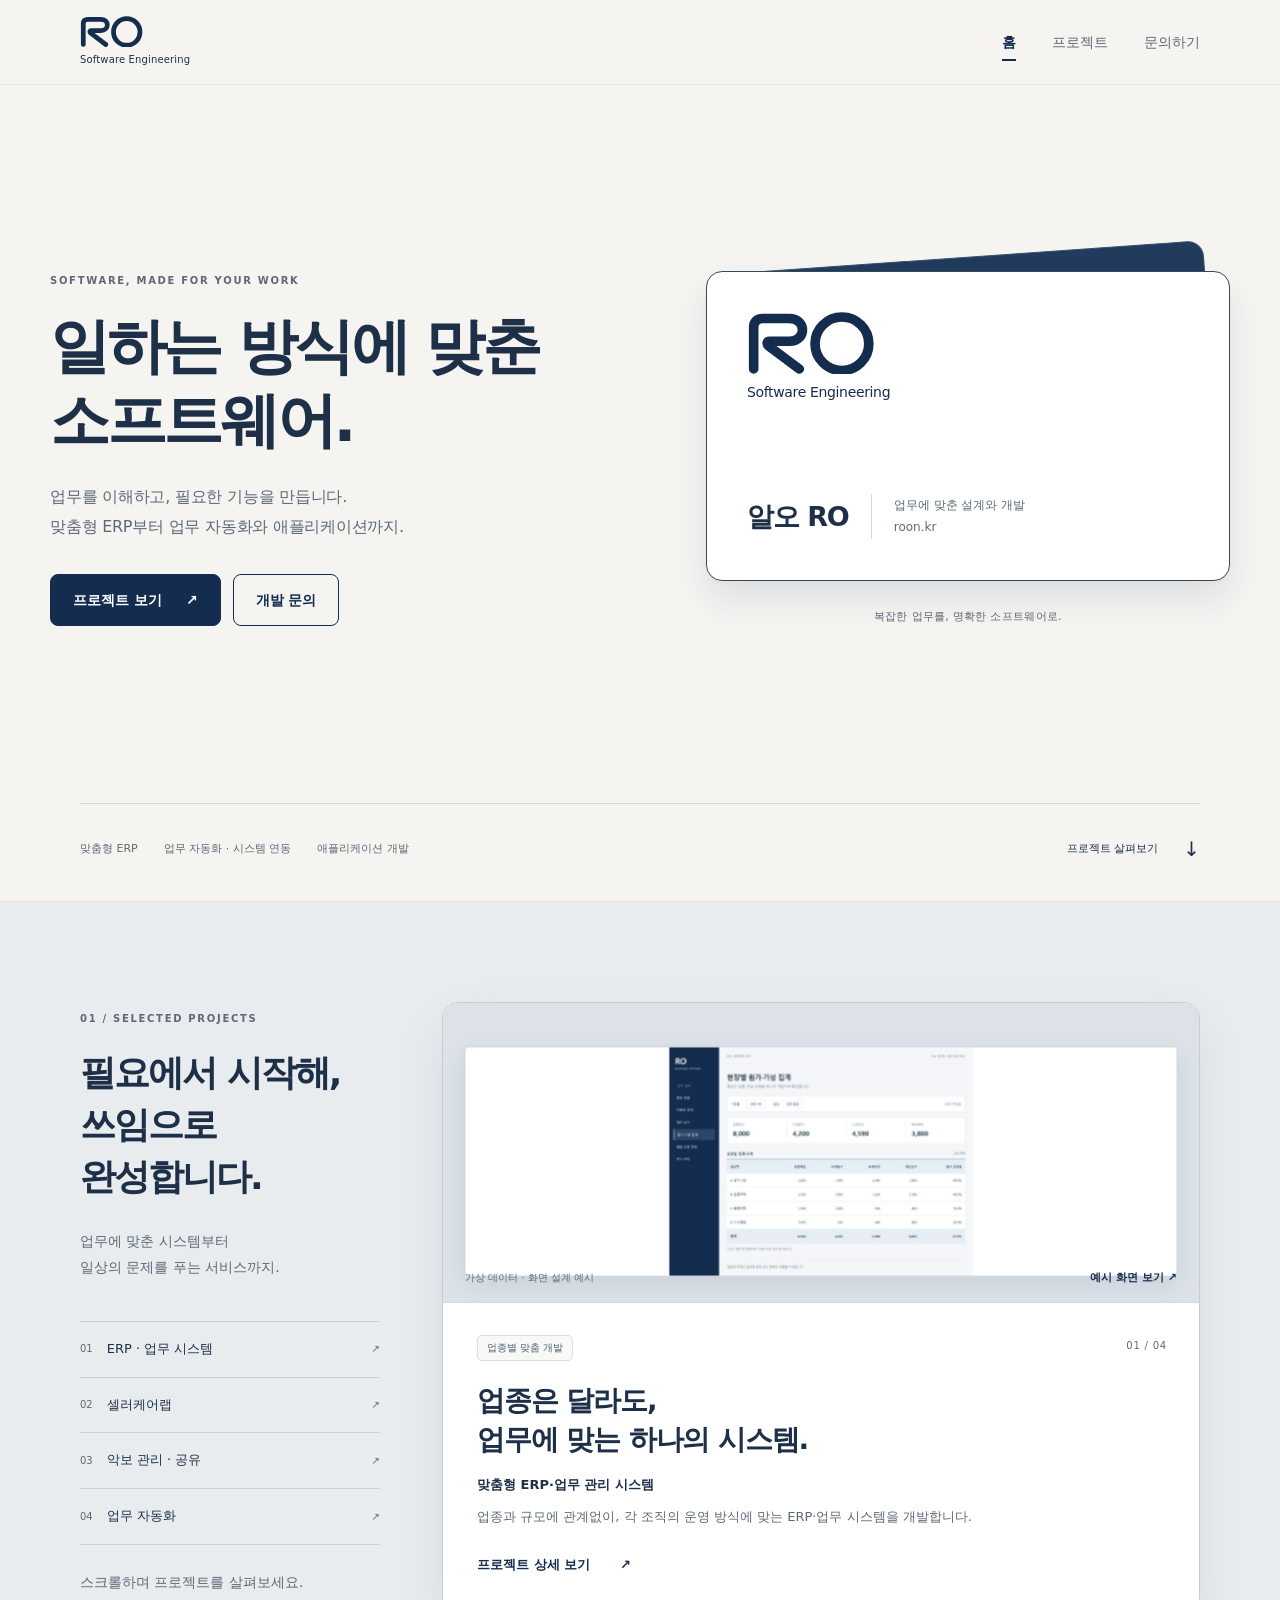
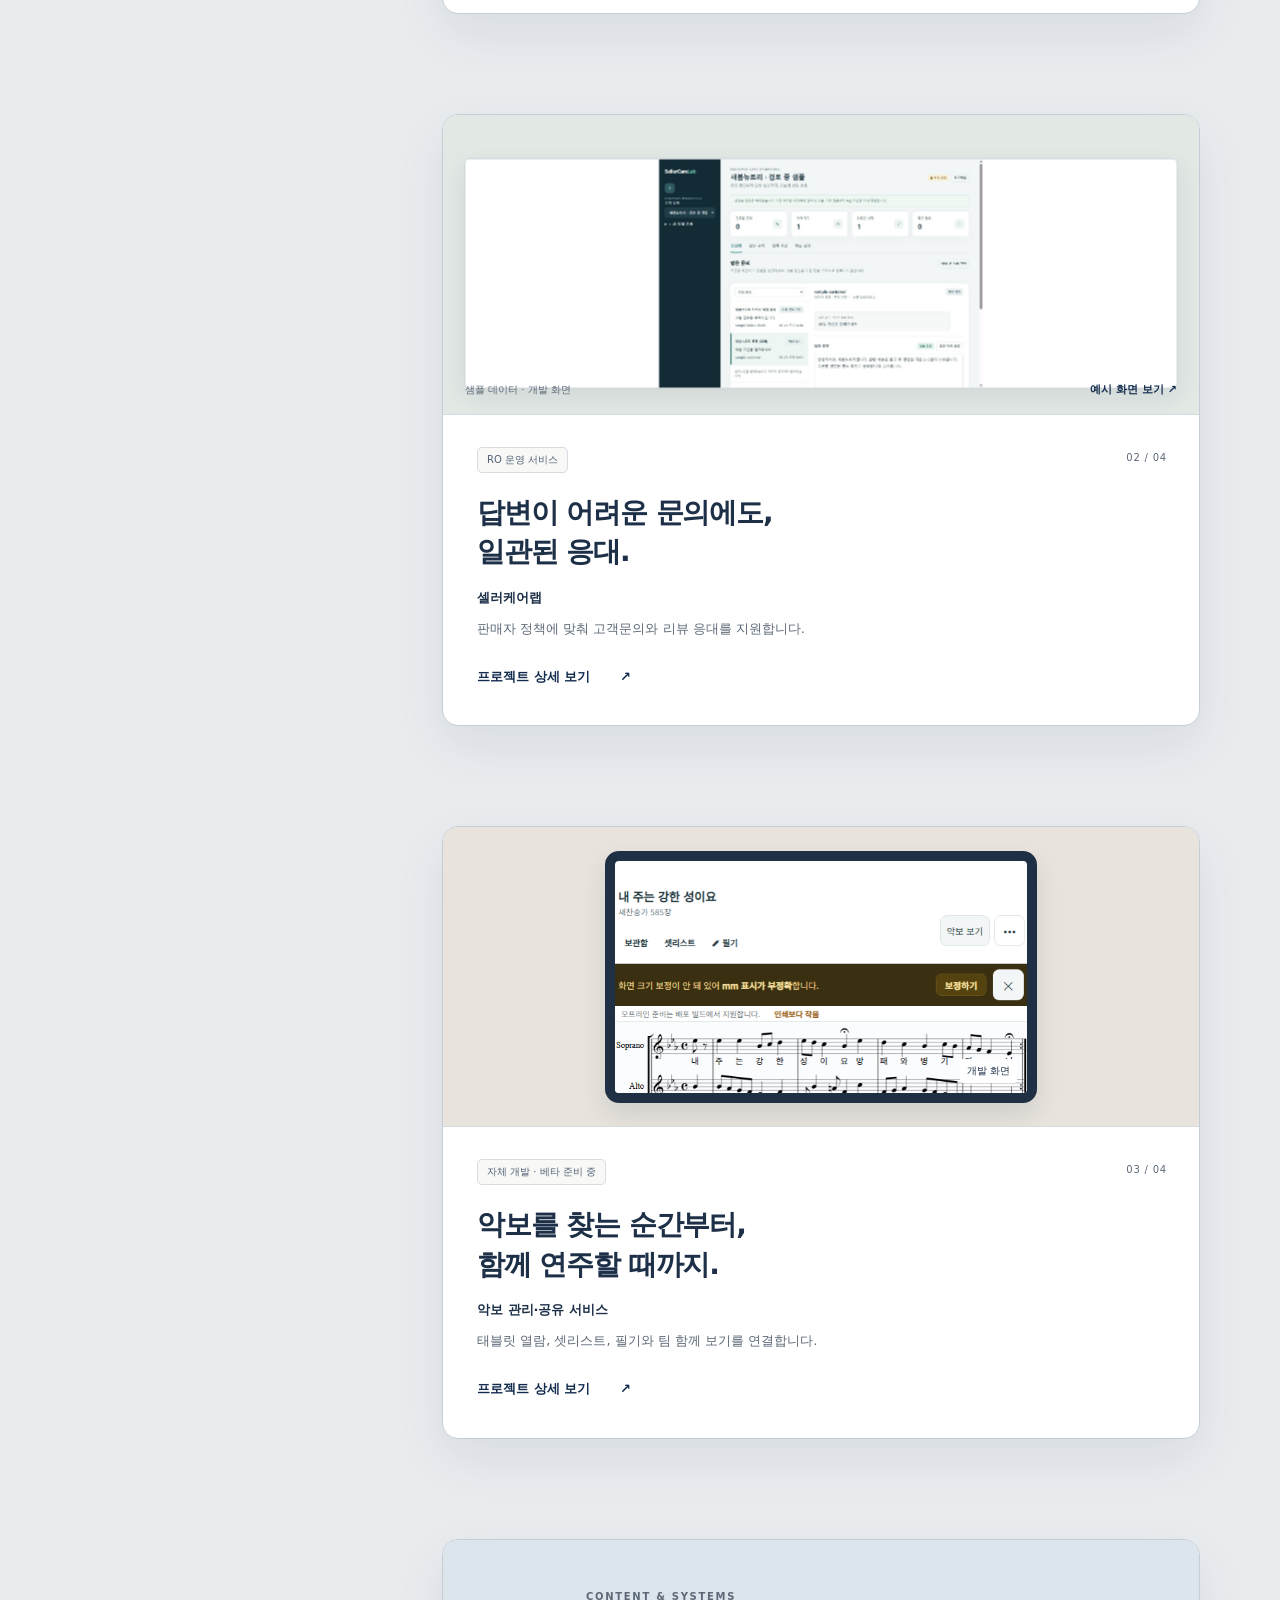
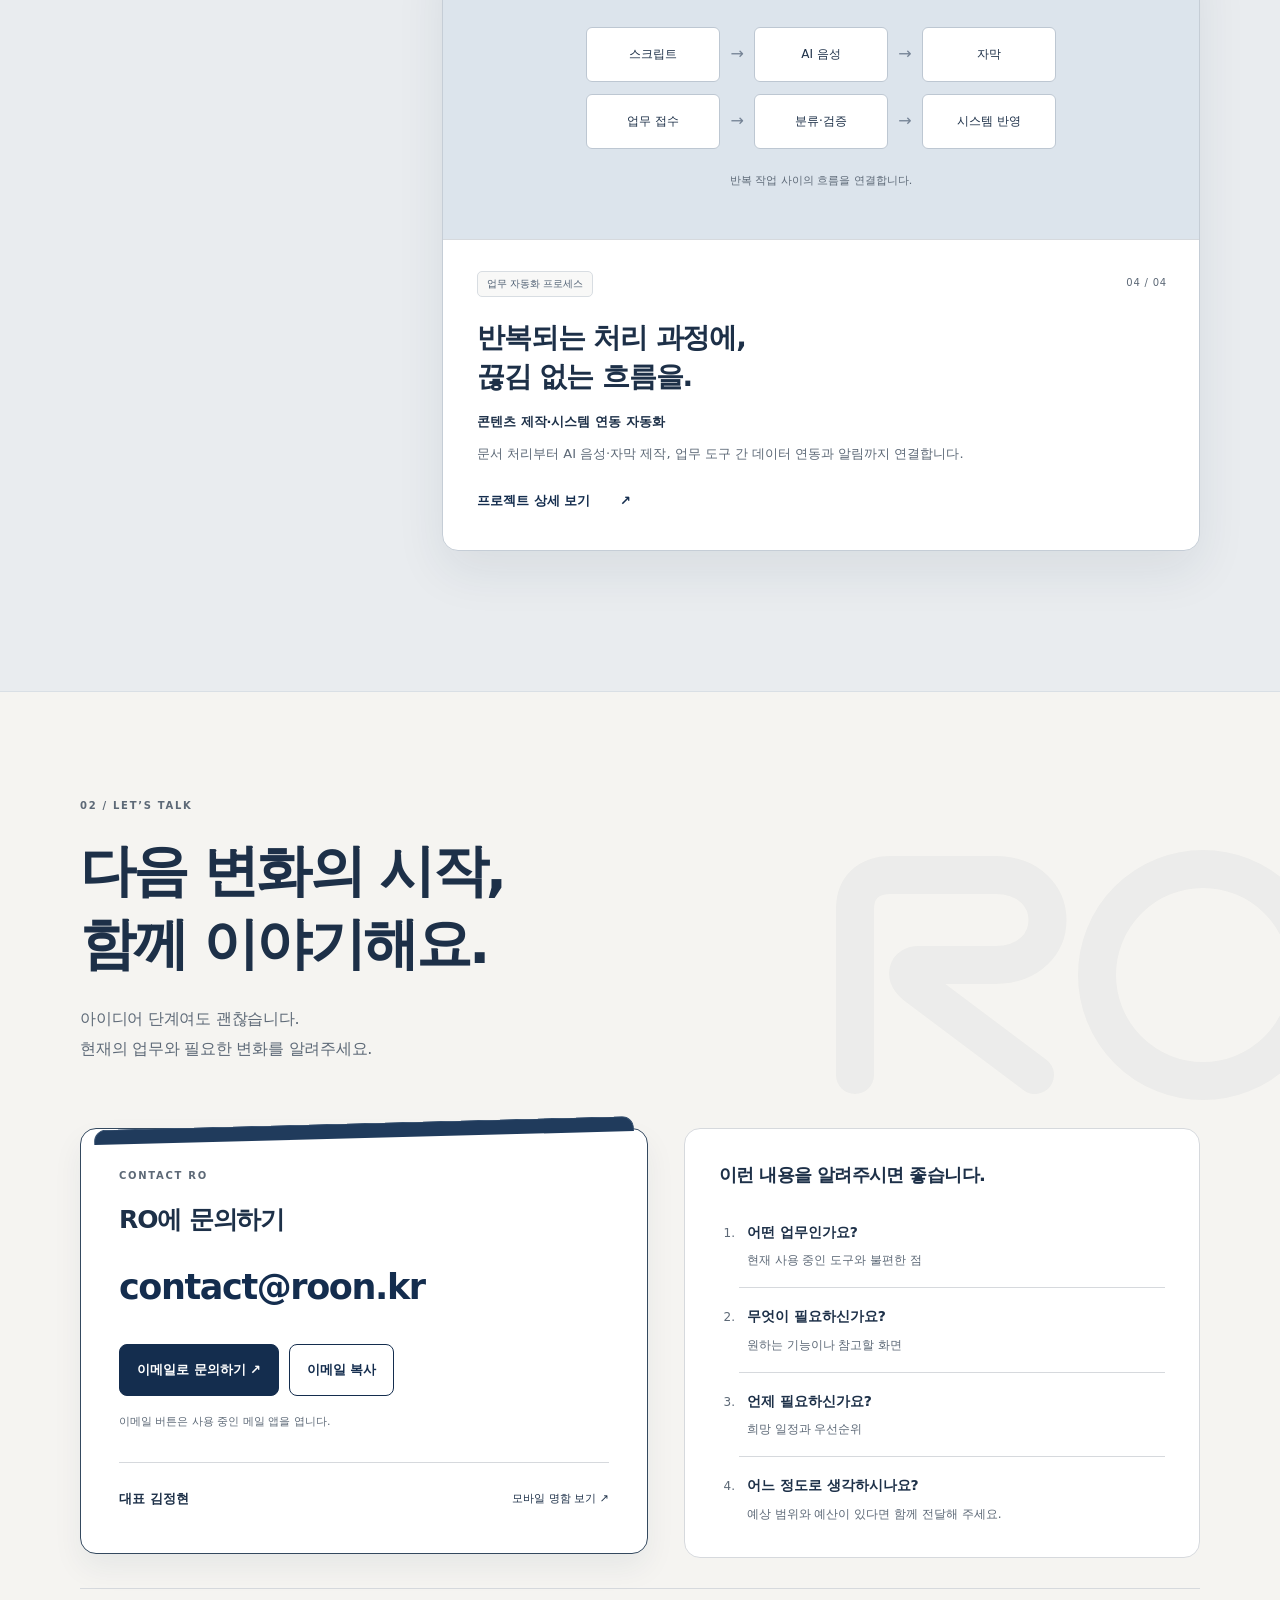
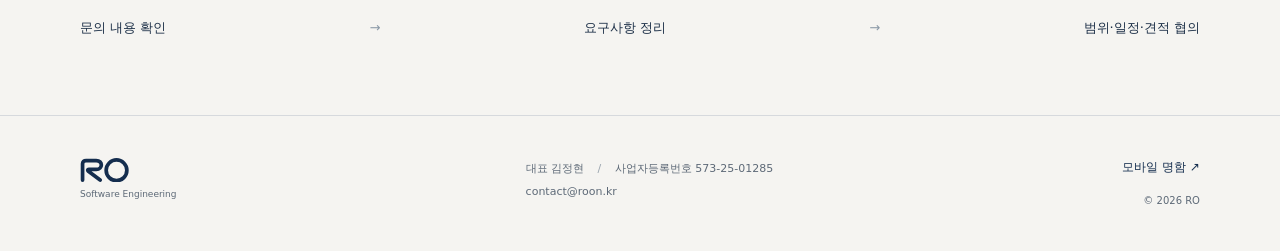
==== commit f9237664: "Unify home, projects and contact into anchored scroll-driven website" ====
--- a/index.html
+++ b/index.html
@@ -2,7 +2,7 @@
 <head><meta charset="utf-8">
 <meta name="color-scheme" content="only light"><meta name="theme-color" content="#f2f1ef">
 <meta http-equiv="Content-Security-Policy" content="default-src 'none'; script-src 'self'; style-src 'self'; img-src 'self'; font-src 'self'; connect-src 'none'; object-src 'none'; base-uri 'none'; form-action 'none'; frame-src 'none'">
-<meta name="referrer" content="strict-origin-when-cross-origin"><meta name="viewport" content="width=device-width,initial-scale=1"><title>RO(알오) | 맞춤형 소프트웨어 개발 · 업무 자동화 · ERP</title><meta name="description" content="RO(알오)는 업무 자동화, 업종별 맞춤형 ERP와 소프트웨어를 설계하고 개발하는 소프트웨어 엔지니어링 회사입니다."><link rel="icon" href="assets/logo.svg" type="image/svg+xml"><link rel="stylesheet" href="style.css?v=20261111-paper">
+<meta name="referrer" content="strict-origin-when-cross-origin"><meta name="viewport" content="width=device-width,initial-scale=1"><title>RO(알오) | 맞춤형 소프트웨어 개발 · 업무 자동화 · ERP</title><meta name="description" content="RO(알오)는 업무 자동화, 업종별 맞춤형 ERP와 소프트웨어를 설계하고 개발하는 소프트웨어 엔지니어링 회사입니다."><link rel="icon" href="assets/logo.svg" type="image/svg+xml"><link rel="stylesheet" href="style.css?v=20261112-sections">
 <link rel="canonical" href="https://roon.kr/">
 <meta property="og:type" content="website">
 <meta property="og:site_name" content="RO(알오)">
@@ -10,25 +10,35 @@
 <meta property="og:description" content="RO(알오)는 업무 자동화, 업종별 맞춤형 ERP와 소프트웨어를 설계하고 개발하는 소프트웨어 엔지니어링 회사입니다.">
 <meta property="og:url" content="https://roon.kr/">
 <meta name="google-site-verification" content="VP4qaFZtIBldc9KOzgBqeWt6XRs7frUHlSjA3EKGqzg">
+<script src="app.js?v=20261111-email" defer></script>
+<script src="onepage.js?v=20261112" defer></script>
 </head>
 
-<body class="site-index"><a class="skip" href="#main">본문으로 이동</a>
-<header class="site-header"><div class="wrap head"><a class="brand" href="index.html" aria-label="RO 홈"><img src="assets/card-logo.svg" alt="RO" width="80" height="40"><span>Software Engineering</span></a><nav aria-label="주 메뉴"><a href="index.html" aria-current="page">홈</a><a href="projects.html">프로젝트</a><a href="contact.html">문의하기</a></nav></div></header>
-
+<body class="site-index one-page"><a class="skip" href="#main">본문으로 이동</a>
+<header class="site-header"><div class="wrap head"><a class="brand" href="#home" aria-label="RO 홈"><img src="assets/card-logo.svg" alt="RO" width="80" height="40"><span>Software Engineering</span></a><nav aria-label="주 메뉴"><a href="#home" aria-current="location">홈</a><a href="#projects">프로젝트</a><a href="#contact">문의하기</a></nav></div></header>
 <main id="main">
-<section class="homehero wrap">
-  <div class="hero-copy"><p class="eyebrow">SOFTWARE, MADE FOR YOUR WORK</p><h1>일하는 방식에 맞춘<br> 소프트웨어.</h1><p class="lead">업무를 이해하고, 필요한 기능을 만듭니다.<br> 맞춤형 ERP부터 업무 자동화와 애플리케이션까지.</p><div class="actions"><a class="button" href="projects.html">프로젝트 보기 <span aria-hidden="true">↗</span></a><a class="button outline" href="contact.html">개발 문의</a></div></div>
-  <div class="hero-object"><div class="paper-stack"><a class="identity-card" href="projects.html" aria-label="RO 프로젝트 살펴보기"><div class="identity-logo"><img src="assets/card-logo.svg" alt="RO" width="125" height="62"><p>Software Engineering</p></div><div class="identity-bottom"><strong>알오 RO</strong><span>업무에 맞춘 설계와 개발<br> roon.kr</span></div></a></div><p class="object-caption">복잡한 업무를, 명확한 소프트웨어로.</p></div>
+<section id="home" class="home-section" aria-labelledby="home-title" tabindex="-1">
+  <div class="homehero wrap">
+  <div class="hero-copy"><p class="eyebrow">SOFTWARE, MADE FOR YOUR WORK</p><h1 id="home-title">일하는 방식에 맞춘<br> 소프트웨어.</h1><p class="lead">업무를 이해하고, 필요한 기능을 만듭니다.<br> 맞춤형 ERP부터 업무 자동화와 애플리케이션까지.</p><div class="actions"><a class="button" href="#projects">프로젝트 보기 <span aria-hidden="true">↗</span></a><a class="button outline" href="#contact">개발 문의</a></div></div>
+  <div class="hero-object"><div class="paper-stack"><a class="identity-card" href="#projects" aria-label="RO 프로젝트 살펴보기"><div class="identity-logo"><img src="assets/card-logo.svg" alt="RO" width="125" height="62"><p>Software Engineering</p></div><div class="identity-bottom"><strong>알오 RO</strong><span>업무에 맞춘 설계와 개발<br> roon.kr</span></div></a></div><p class="object-caption">복잡한 업무를, 명확한 소프트웨어로.</p></div>
+</div>
+  <div class="home-bottom wrap"><div class="home-capabilities"><span>맞춤형 ERP</span><span>업무 자동화 · 시스템 연동</span><span>애플리케이션 개발</span></div><a class="scroll-cue" href="#projects">프로젝트 살펴보기 <span aria-hidden="true">↓</span></a></div>
 </section>
-<section class="wrap services"><div class="sectionhead service-heading"><div><p class="eyebrow">WHAT WE BUILD</p><h2>업무의 다음 단계를 만듭니다.</h2></div><p>필요한 범위부터, 운영 방식에 맞게.</p></div><div class="service-grid">
-  <a class="service-card" href="construction.html"><span class="stepno">01 / BUSINESS SYSTEMS</span><h3>맞춤형 ERP<br> 업무 시스템</h3><p>업종과 규모에 관계없이,<br> 조직의 운영 방식에 맞춰 개발합니다.</p><span class="service-link">자세히 보기 <span aria-hidden="true">↗</span></span></a>
-  <a class="service-card" href="automation.html"><span class="stepno">02 / AUTOMATION</span><h3>업무 자동화<br> 시스템 연동</h3><p>문서 처리·콘텐츠 제작·도구 간 연동으로<br> 반복 업무의 흐름을 연결합니다.</p><span class="service-link">자세히 보기 <span aria-hidden="true">↗</span></span></a>
-  <a class="service-card" href="projects.html"><span class="stepno">03 / APPLICATIONS</span><h3>맞춤형<br> 애플리케이션</h3><p>사용 목적과 환경을 바탕으로<br> 필요한 소프트웨어를 구현합니다.</p><span class="service-link">프로젝트 보기 <span aria-hidden="true">↗</span></span></a>
-</div></section>
-<section class="cta"><div class="wrap"><div><p class="eyebrow">LET’S BUILD</p><h2>필요한 소프트웨어,<br> 함께 구체화합니다.</h2><p>현재의 업무와 필요한 변화를 알려주세요.</p></div><a class="button light" href="contact.html?project=소프트웨어 개발 문의">프로젝트 문의하기 <span aria-hidden="true">↗</span></a></div></section>
+<section id="projects" class="projects-section" aria-labelledby="projects-title" tabindex="-1">
+  <div class="wrap projects-layout">
+    <div class="projects-intro"><p class="eyebrow">01 / SELECTED PROJECTS</p><h2 id="projects-title">필요에서 시작해,<br>쓰임으로 완성합니다.</h2><p>업무에 맞춘 시스템부터<br>일상의 문제를 푸는 서비스까지.</p><div class="project-index" aria-label="프로젝트 바로가기"><a href="#project-1">01 <span>ERP · 업무 시스템</span> ↗</a><a href="#project-2">02 <span>셀러케어랩</span> ↗</a><a href="#project-3">03 <span>악보 관리 · 공유</span> ↗</a><a href="#project-4">04 <span>업무 자동화</span> ↗</a></div><p class="projects-note">스크롤하며 프로젝트를 살펴보세요.</p></div>
+    <div class="project-stack"><span class="project-anchor" id="project-1" tabindex="-1"></span><article class="projectcard project-scene" id="scene-1"><a class="project-visual preview filepreview" href="assets/erp-example.png" target="_blank" rel="noopener" aria-label="ERP 집계 화면 예시 크게 보기 (새 탭)"><img loading="lazy" src="assets/erp-example.png" alt="ERP 집계 화면 예시" width="1265" height="951"><span class="project-visual previewcaption"><span>가상 데이터 · 화면 설계 예시</span><strong>예시 화면 보기 ↗</strong></span></a><div class="cardbody"><span class="project-number">01 / 04</span><span class="tag">업종별 맞춤 개발</span><h3><a href="construction.html">업종은 달라도,<br> 업무에 맞는 하나의 시스템.</a></h3><h4>맞춤형 ERP·업무 관리 시스템</h4><p>업종과 규모에 관계없이, 각 조직의 운영 방식에 맞는 ERP·업무 시스템을 개발합니다.</p><a class="textlink" href="construction.html">프로젝트 상세 보기 <span>↗</span></a></div></article>
+<span class="project-anchor" id="project-2" tabindex="-1"></span><article class="projectcard project-scene" id="scene-2"><a class="project-visual preview filepreview" href="assets/sellercarelab-example.png" target="_blank" rel="noopener" aria-label="셀러케어랩 상담 관리 화면 크게 보기 (새 탭)"><img loading="lazy" src="assets/sellercarelab-example.png" alt="셀러케어랩 상담 관리 화면" width="1239" height="873"><span class="project-visual previewcaption"><span>샘플 데이터 · 개발 화면</span><strong>예시 화면 보기 ↗</strong></span></a><div class="cardbody"><span class="project-number">02 / 04</span><span class="tag">RO 운영 서비스</span><h3><a href="seller.html">답변이 어려운 문의에도,<br> 일관된 응대.</a></h3><h4>셀러케어랩</h4><p>판매자 정책에 맞춰 고객문의와 리뷰 응대를 지원합니다.</p><a class="textlink" href="seller.html">프로젝트 상세 보기 <span>↗</span></a></div></article>
+<span class="project-anchor" id="project-3" tabindex="-1"></span><article class="projectcard project-scene" id="scene-3"><a class="project-visual preview" href="score.html" aria-label="악보 관리·공유 서비스 상세 보기"><div class="scoreart"><img src="assets/score.png" alt="개발 중인 악보 뷰어 실제 화면" loading="lazy"><span>개발 화면</span></div></a><div class="cardbody"><span class="project-number">03 / 04</span><span class="tag">자체 개발 · 베타 준비 중</span><h3><a href="score.html">악보를 찾는 순간부터,<br> 함께 연주할 때까지.</a></h3><h4>악보 관리·공유 서비스</h4><p>태블릿 열람, 셋리스트, 필기와 팀 함께 보기를 연결합니다.</p><a class="textlink" href="score.html">프로젝트 상세 보기 <span>↗</span></a></div></article>
+<span class="project-anchor" id="project-4" tabindex="-1"></span><article class="projectcard project-scene" id="scene-4"><a class="project-visual preview" href="automation.html" aria-label="콘텐츠 제작·시스템 연동 자동화 상세 보기"><div class="flowart"><p class="eyebrow">CONTENT & SYSTEMS</p><div><span>스크립트</span><i>→</i><span>AI 음성</span><i>→</i><span>자막</span></div><div><span>업무 접수</span><i>→</i><span>분류·검증</span><i>→</i><span>시스템 반영</span></div><p>반복 작업 사이의 흐름을 연결합니다.</p></div></a><div class="cardbody"><span class="project-number">04 / 04</span><span class="tag">업무 자동화 프로세스</span><h3><a href="automation.html">반복되는 처리 과정에,<br> 끊김 없는 흐름을.</a></h3><h4>콘텐츠 제작·시스템 연동 자동화</h4><p>문서 처리부터 AI 음성·자막 제작, 업무 도구 간 데이터 연동과 알림까지 연결합니다.</p><a class="textlink" href="automation.html">프로젝트 상세 보기 <span>↗</span></a></div></article></div>
+  </div>
+</section>
+<section id="contact" class="contact-section" aria-labelledby="contact-title" tabindex="-1">
+  <div class="contact-watermark" aria-hidden="true"><img src="assets/card-logo.svg" alt="" width="600" height="300"></div>
+  <div class="wrap"><div class="contact-heading"><p class="eyebrow">02 / LET’S TALK</p><h2 id="contact-title">다음 변화의 시작,<br>함께 이야기해요.</h2><p class="lead">아이디어 단계여도 괜찮습니다.<br>현재의 업무와 필요한 변화를 알려주세요.</p></div>
+  <div class="contactgrid"><div class="contact-card"><p class="eyebrow">CONTACT RO</p><h2>RO에 문의하기</h2><a class="email" href="mailto:contact@roon.kr">contact@roon.kr</a><div class="actions"><a class="button" id="mail-link" href="mailto:contact@roon.kr?subject=RO%20개발%20문의">이메일로 문의하기 ↗</a><button class="button outline" id="copy-email">이메일 복사</button></div><p class="fine" id="copy-status" aria-live="polite">이메일 버튼은 사용 중인 메일 앱을 엽니다.</p><div class="contactperson"><b>대표 김정현</b><a href="card.html">모바일 명함 보기 ↗</a></div></div><aside><h3>이런 내용을 알려주시면 좋습니다.</h3><ol><li><b>어떤 업무인가요?</b><p>현재 사용 중인 도구와 불편한 점</p></li><li><b>무엇이 필요하신가요?</b><p>원하는 기능이나 참고할 화면</p></li><li><b>언제 필요하신가요?</b><p>희망 일정과 우선순위</p></li><li><b>어느 정도로 생각하시나요?</b><p>예상 범위와 예산이 있다면 함께 전달해 주세요.</p></li></ol></aside></div>
+  <div class="contactsteps">문의 내용 확인 <span>→</span> 요구사항 정리 <span>→</span> 범위·일정·견적 협의</div></div>
+</section>
 </main>
-
-<footer class="site-footer"><div class="wrap foot"><a class="footerbrand" href="index.html"><img src="assets/card-logo.svg" alt="RO" width="62" height="31"><span>Software Engineering</span></a><div class="foot-info">대표 김정현 <span class="sep">/</span> 사업자등록번호 573-25-01285<br> <a href="mailto:contact@roon.kr">contact@roon.kr</a></div><div class="foot-links"><a href="card.html">모바일 명함 ↗</a><small>© 2026 RO</small></div></div></footer>
-</body>
-</html>
-
+<footer class="site-footer"><div class="wrap foot"><a class="footerbrand" href="#home"><img src="assets/card-logo.svg" alt="RO" width="62" height="31"><span>Software Engineering</span></a><div class="foot-info">대표 김정현 <span class="sep">/</span> 사업자등록번호 573-25-01285<br> <a href="mailto:contact@roon.kr">contact@roon.kr</a></div><div class="foot-links"><a href="card.html">모바일 명함 ↗</a><small>© 2026 RO</small></div></div></footer>
+</body></html>
--- a/style.css
+++ b/style.css
@@ -162,3 +162,175 @@
 @media(max-width:360px){.wrap,.cta{width:calc(100% - 32px)}.head{gap:12px}.head nav{gap:14px}.brand span{font-size:7px}.hero-copy h1{font-size:34px}.homehero .lead{font-size:14px}.identity-card{padding:23px 20px;min-height:205px}.identity-bottom{gap:12px}.identity-bottom strong{font-size:20px}.identity-bottom span{padding-left:12px;font-size:10px}.identity-logo p{font-size:11px}.identity-logo img{width:86px}.pagehero h1{font-size:33px}.detailhero{padding:22px}.detailhero h1{font-size:28px}.content{padding:23px 20px}.previewcaption{flex-direction:column;align-items:start;gap:1px}.contact-card{padding:25px 20px}.contactgrid .email{font-size:26px}}
 @media(prefers-reduced-motion:no-preference){.button,.service-card,.filepreview img{transition:background-color .16s ease,border-color .16s ease,transform .16s ease}}
 @media(prefers-reduced-motion:reduce){html{scroll-behavior:auto}}
+
+/* One-time entrances and tactile feedback; no hidden pre-animation state. */
+@keyframes ro-enter{from{opacity:0;transform:translate3d(0,20px,0)}to{opacity:1;transform:translate3d(0,0,0)}}
+@keyframes ro-paper-settle{from{transform:translateY(-5px) rotate(-1deg)}to{transform:translateY(-14px) rotate(-4deg)}}
+@media(prefers-reduced-motion:no-preference){
+  .motion-enter{animation:ro-enter .72s cubic-bezier(.2,.7,.2,1) backwards}
+  .motion-delay-1{animation-delay:.08s}.motion-delay-2{animation-delay:.16s}.motion-delay-3{animation-delay:.24s}
+  .hero-object.motion-enter .paper-stack:before{animation:ro-paper-settle 1.1s .25s cubic-bezier(.2,.7,.2,1) backwards}
+  .button,.service-card,.identity-card,.projectcard,.filepreview img{transition:transform .28s cubic-bezier(.2,.7,.2,1),box-shadow .28s ease,border-color .28s ease,background-color .2s ease}
+  .button span,.service-link span,.textlink{transition:transform .25s ease}
+  .head nav a:not([aria-current]):after{content:"";position:absolute;bottom:4px;left:0;right:0;height:2px;background:var(--navy);transform:scaleX(0);transform-origin:left;transition:transform .25s ease}
+  .head nav a:focus-visible:after{transform:scaleX(1)}
+  .button:active{transform:scale(.98)}
+}
+@media(hover:hover) and (pointer:fine) and (prefers-reduced-motion:no-preference){
+  .button:hover{transform:translateY(-2px);box-shadow:0 6px 15px #142d4e14}
+  .button:hover span,.service-card:hover .service-link span{transform:translate(2px,-2px)}
+  .identity-card:hover{transform:translateY(-5px) rotate(.6deg);box-shadow:0 24px 40px #142d4e20}
+  .service-card:hover,.projectcard:hover{transform:translateY(-4px);box-shadow:0 16px 32px #142d4e13}
+  .filepreview:hover img{transform:translateY(-3px) scale(1.015)}
+  .head nav a:hover:after{transform:scaleX(1)}
+}
+@media(hover:none){.service-card:hover,.filepreview:hover img{transform:none}}
+@media(prefers-reduced-motion:reduce){
+  .motion-enter,.hero-object .paper-stack:before{animation:none}
+  .service-card:hover,.filepreview:hover img{transform:none}
+}
+
+/* One-page story: fixed index, pinned project stack, scroll-linked imagery. */
+.site-header{position:sticky;top:0;z-index:30;background:#f5f4f1f5;backdrop-filter:blur(16px)}
+.head{min-height:84px}
+.skip{position:fixed;z-index:40}
+.one-page #home,.one-page #projects,.one-page #contact,.one-page .project-scene{scroll-margin-top:104px}
+.home-section{min-height:calc(100svh - 84px);display:flex;flex-direction:column;position:relative}
+.one-page .homehero{flex:1;width:min(1200px,calc(100% - 100px));min-height:590px;padding-block:100px 90px;gap:80px}
+.one-page .hero-copy h1{font-size:clamp(42px,4.7vw,68px);line-height:1.24}
+.one-page .homehero .lead{max-width:410px;font-size:16px}
+.one-page .identity-card{min-height:310px;padding:40px}
+.one-page .identity-logo img{width:130px}
+.one-page .identity-bottom strong{font-size:27px}
+.one-page .hero-object{padding:0}
+.home-bottom{display:flex;align-items:center;justify-content:space-between;gap:24px;border-top:1px solid var(--line);padding-block:25px 32px}
+.home-capabilities{display:flex;gap:26px;flex-wrap:wrap;font-size:11px;color:var(--muted)}
+.scroll-cue{display:flex;align-items:center;gap:25px;font-size:11px;min-height:40px}
+.scroll-cue span{font-size:20px}
+.projects-section{background:#e9ecef;border-block:1px solid #d9dfe5;padding-block:100px 130px}
+.projects-layout{display:grid;grid-template-columns:300px minmax(0,1fr);gap:62px;align-items:start}
+.projects-intro{position:sticky;top:135px;padding-top:8px}
+.projects-intro h2{font-size:36px;line-height:1.45;letter-spacing:-.055em}
+.projects-intro>p:not(.eyebrow){font-size:14px;line-height:1.9;margin-top:24px}
+.project-index{margin-top:40px;border-top:1px solid #c9d2db}
+.project-index a{display:flex;align-items:center;gap:14px;padding:16px 0;border-bottom:1px solid #c9d2db;font-size:10px;color:var(--muted)}
+.project-index a span{flex:1;font-size:13px;color:var(--ink)}
+.project-index a:hover span{text-decoration:underline;text-underline-offset:5px}
+.projects-intro .projects-note{font-size:10px;margin-top:24px}
+.project-stack{min-width:0;padding-bottom:10px}
+.project-anchor{display:block;scroll-margin-top:110px}
+.one-page .project-scene{margin-bottom:100px}
+.one-page .project-scene:last-child{margin-bottom:0}
+.one-page .project-scene:has(:focus-visible){z-index:5}
+.one-page .project-scene{position:sticky;top:110px;box-shadow:0 20px 50px #142d4e15;border-color:#c5cdd6;isolation:isolate}
+.one-page .project-scene:hover{transform:none}
+.one-page .project-scene .preview{height:300px}
+.one-page .project-scene .filepreview{padding:24px 30px 50px;background:#dce2e8}
+.one-page .project-scene:nth-of-type(2) .preview{background:#e2e8e4}
+.one-page .project-scene:nth-of-type(3) .preview{background:#e8e3dc}
+.one-page .project-scene:nth-of-type(4) .preview{background:#dce4ec}
+.one-page .project-scene .filepreview img{box-shadow:0 8px 24px #142d4e17}
+.one-page .project-scene .cardbody{position:relative;padding:30px 34px 32px}
+.project-number{position:absolute;right:32px;top:34px;font-size:10px;color:var(--muted);letter-spacing:.08em}
+.one-page .project-scene h3{font-size:28px;line-height:1.4;margin-top:20px;letter-spacing:-.04em}
+.one-page .project-scene h4{font-size:13px;margin:15px 0 0;font-weight:600}
+.one-page .project-scene .cardbody p{min-height:0;font-size:13px;margin-top:8px}
+.one-page .project-scene .textlink{margin-top:20px}
+.one-page .project-scene .scoreart{width:62%;height:252px}
+.one-page .project-scene .flowart{max-width:470px}
+.contact-section{position:relative;isolation:isolate;padding-block:105px 65px;background:#f5f4f1;overflow:hidden}
+.contact-heading{position:relative;margin-bottom:55px}
+.contact-heading h2{font-size:clamp(38px,4.4vw,60px);line-height:1.3;letter-spacing:-.05em}
+.contact-heading .lead{font-size:16px}
+.contact-watermark{position:absolute;right:-55px;top:80px;width:500px;opacity:.035;z-index:-1;pointer-events:none}
+.one-page .contactgrid{grid-template-columns:1.1fr 1fr;padding-top:8px}
+.one-page .site-footer{margin-top:0}
+@media(min-width:901px) and (max-height:800px){
+  .projects-intro h2{font-size:30px}
+  .projects-intro>p:not(.eyebrow){margin-top:16px}
+  .projects-intro .projects-note{display:none}
+  .project-index{margin-top:24px}
+  .project-index a{padding-block:12px}
+  .one-page .project-scene .preview{height:230px}
+  .one-page .project-scene .scoreart{height:200px}
+  .one-page .project-scene .cardbody{padding:24px 30px}
+  .one-page .project-scene h3{font-size:25px;margin-top:12px}
+  .one-page .project-scene .textlink{margin-top:12px}
+}
+@media(max-width:1100px){
+  .one-page .homehero{gap:42px;width:calc(100% - 80px)}
+  .one-page .identity-card{padding:30px;min-height:275px}
+  .projects-layout{grid-template-columns:240px minmax(0,1fr);gap:35px}
+  .projects-intro h2{font-size:30px}
+  .one-page .project-scene h3{font-size:25px}
+}
+@media(max-width:900px){
+  .projects-layout{grid-template-columns:1fr;gap:40px}
+  .projects-intro{position:static}
+  .projects-intro h2{font-size:37px}
+  .project-index{display:grid;grid-template-columns:1fr 1fr;gap:0 30px;margin-top:28px}
+  .projects-intro .projects-note{display:none}
+  .project-stack{max-width:680px;width:100%;margin-inline:auto}
+  .one-page .project-scene{margin-bottom:32px}
+  .one-page .project-scene{position:relative;top:auto}
+  .projects-section{padding-block:65px 75px}
+  .one-page .project-scene .preview{height:340px}
+}
+@media(max-width:760px){
+  .head{min-height:78px}
+  .one-page #home,.one-page #projects,.one-page #contact,.one-page .project-scene{scroll-margin-top:94px}
+  .home-section{min-height:calc(100svh - 78px)}
+  .one-page .homehero{width:calc(100% - 40px);min-height:auto;gap:60px;padding-block:55px 55px}
+  .one-page .hero-copy h1{font-size:46px}
+  .one-page .hero-object{padding:0 12px;max-width:450px}
+  .one-page .identity-card{min-height:250px;padding:30px}
+  .one-page .identity-logo img{width:110px}
+  .one-page .identity-bottom strong{font-size:24px}
+  .home-bottom{align-items:start;flex-direction:column;gap:12px;padding-block:22px}
+  .home-capabilities{gap:10px 20px;font-size:10px}
+  .scroll-cue{align-self:flex-end;font-size:10px}
+  .one-page .contactgrid{grid-template-columns:1fr}
+  .contact-section{padding-block:65px 45px}
+  .contact-heading{margin-bottom:45px}
+  .contact-watermark{width:310px;right:-50px;top:90px}
+}
+@media(max-width:540px){
+  .one-page .homehero{padding-block:44px 42px;gap:48px}
+  .one-page .hero-copy h1{font-size:39px}
+  .one-page .homehero .lead{font-size:14px}
+  .one-page .identity-card{min-height:220px;padding:26px 24px}
+  .one-page .identity-logo img{width:96px}
+  .one-page .identity-bottom strong{font-size:22px}
+  .projects-intro h2{font-size:33px}
+  .projects-intro>p:not(.eyebrow){font-size:13px}
+  .project-index{gap:0 18px}
+  .project-index a{gap:8px;font-size:9px}
+  .project-index a span{font-size:11px}
+  .one-page .project-scene .preview{height:250px}
+  .one-page .project-scene .filepreview{padding:20px 20px 50px}
+  .one-page .project-scene .scoreart{height:215px;width:75%}
+  .one-page .project-scene .cardbody{padding:25px}
+  .one-page .project-scene h3{font-size:25px}
+  .project-number{top:30px;right:25px;font-size:9px}
+  .contact-heading h2{font-size:36px}
+  .contact-heading .lead{font-size:14px}
+}
+@media(max-width:360px){
+  .one-page .homehero{width:calc(100% - 32px)}
+  .one-page .hero-copy h1{font-size:34px}
+  .one-page .identity-card{padding:23px 20px;min-height:205px}
+  .one-page .identity-bottom strong{font-size:20px}
+  .projects-intro h2{font-size:29px}
+  .project-index{grid-template-columns:1fr}
+  .one-page .project-scene h3{font-size:22px}
+  .one-page .project-scene .tag{max-width:180px;font-size:9px}
+}
+/* A short viewport or motion opt-out keeps every card in normal document flow. */
+@media(max-height:680px),(prefers-reduced-motion:reduce){
+  .one-page .project-scene,.projects-intro{position:relative;top:auto}
+}
+@media print{
+  .site-header,.one-page .project-scene,.projects-intro{position:static}
+  .one-page .hero-object,.project-visual img{transform:none!important}
+  .project-stack{gap:24px}.one-page .project-scene{break-inside:avoid}
+}
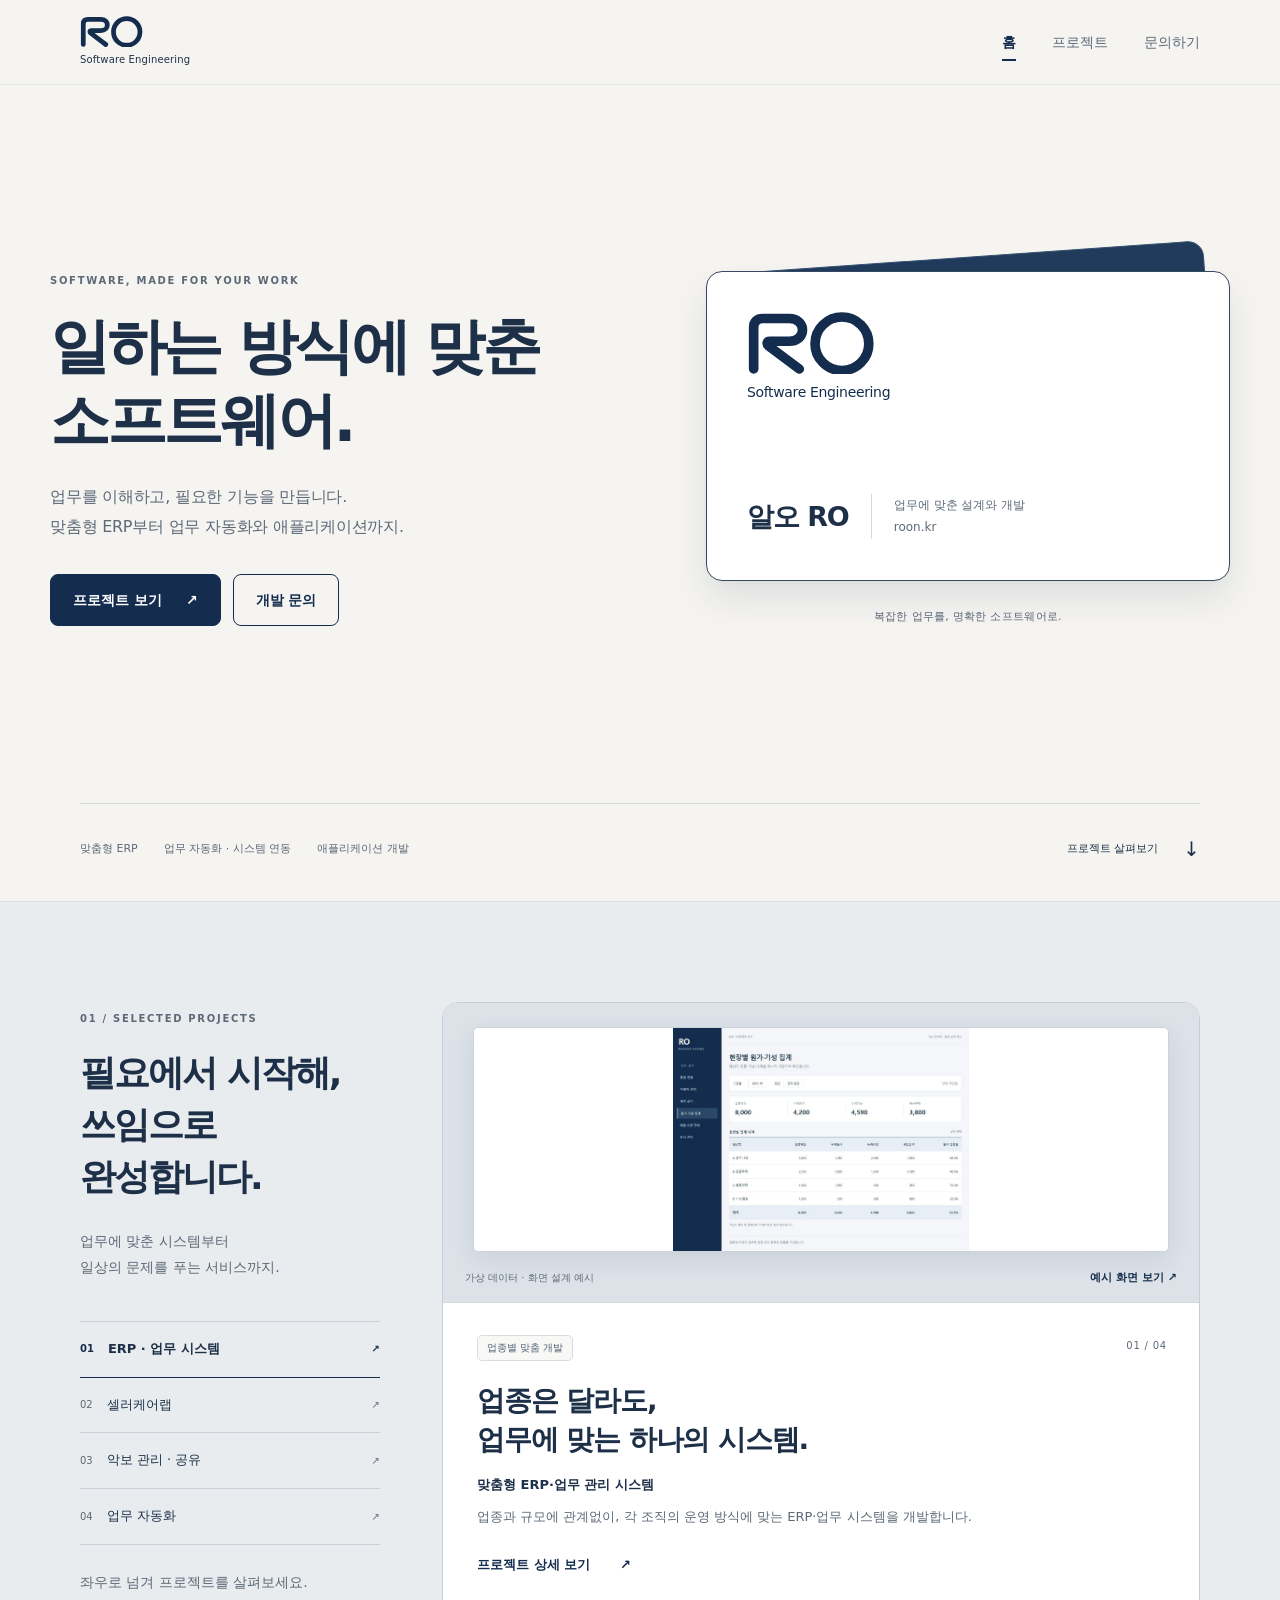
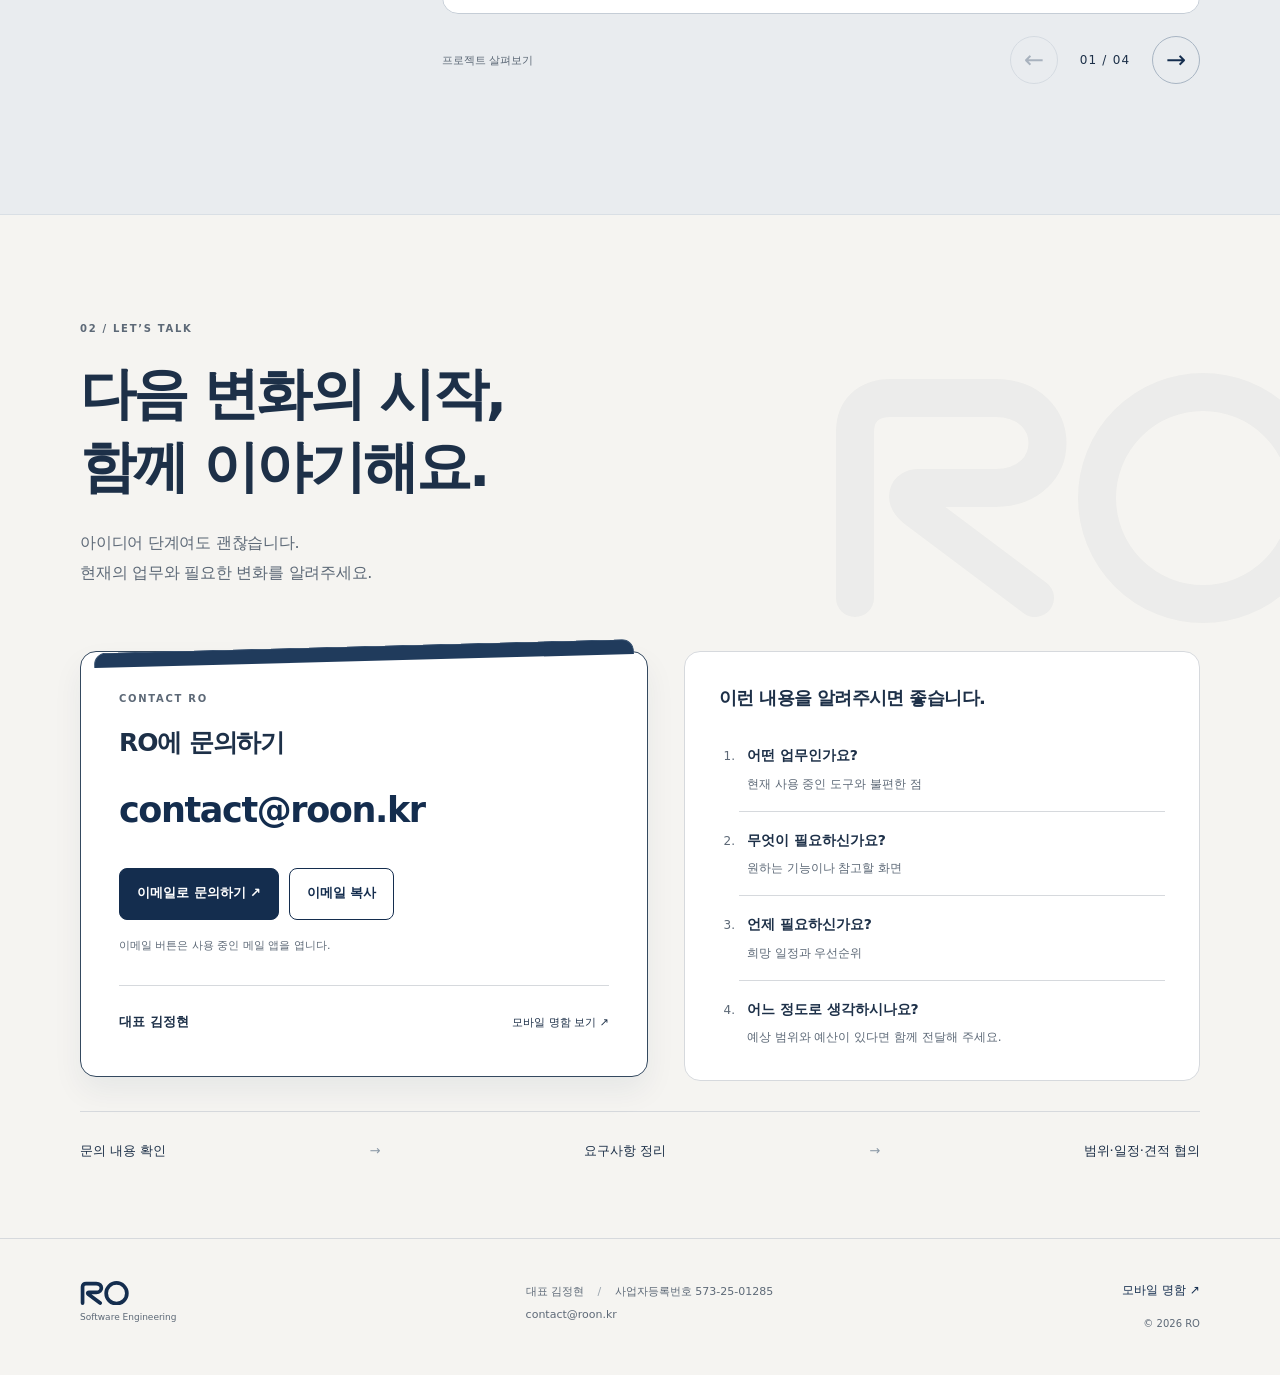
==== commit 37441ff0: "Show projects in a horizontal carousel with arrows and native swipe" ====
--- a/index.html
+++ b/index.html
@@ -2,7 +2,7 @@
 <head><meta charset="utf-8">
 <meta name="color-scheme" content="only light"><meta name="theme-color" content="#f2f1ef">
 <meta http-equiv="Content-Security-Policy" content="default-src 'none'; script-src 'self'; style-src 'self'; img-src 'self'; font-src 'self'; connect-src 'none'; object-src 'none'; base-uri 'none'; form-action 'none'; frame-src 'none'">
-<meta name="referrer" content="strict-origin-when-cross-origin"><meta name="viewport" content="width=device-width,initial-scale=1"><title>RO(알오) | 맞춤형 소프트웨어 개발 · 업무 자동화 · ERP</title><meta name="description" content="RO(알오)는 업무 자동화, 업종별 맞춤형 ERP와 소프트웨어를 설계하고 개발하는 소프트웨어 엔지니어링 회사입니다."><link rel="icon" href="assets/logo.svg" type="image/svg+xml"><link rel="stylesheet" href="style.css?v=20261112-sections">
+<meta name="referrer" content="strict-origin-when-cross-origin"><meta name="viewport" content="width=device-width,initial-scale=1"><title>RO(알오) | 맞춤형 소프트웨어 개발 · 업무 자동화 · ERP</title><meta name="description" content="RO(알오)는 업무 자동화, 업종별 맞춤형 ERP와 소프트웨어를 설계하고 개발하는 소프트웨어 엔지니어링 회사입니다."><link rel="icon" href="assets/logo.svg" type="image/svg+xml"><link rel="stylesheet" href="style.css?v=20261112-carousel">
 <link rel="canonical" href="https://roon.kr/">
 <meta property="og:type" content="website">
 <meta property="og:site_name" content="RO(알오)">
@@ -11,7 +11,8 @@
 <meta property="og:url" content="https://roon.kr/">
 <meta name="google-site-verification" content="VP4qaFZtIBldc9KOzgBqeWt6XRs7frUHlSjA3EKGqzg">
 <script src="app.js?v=20261111-email" defer></script>
-<script src="onepage.js?v=20261112" defer></script>
+<script src="onepage.js?v=20261112-carousel" defer></script>
+<script src="carousel.js?v=20261112" defer></script>
 </head>
 
 <body class="site-index one-page"><a class="skip" href="#main">본문으로 이동</a>
@@ -26,11 +27,11 @@
 </section>
 <section id="projects" class="projects-section" aria-labelledby="projects-title" tabindex="-1">
   <div class="wrap projects-layout">
-    <div class="projects-intro"><p class="eyebrow">01 / SELECTED PROJECTS</p><h2 id="projects-title">필요에서 시작해,<br>쓰임으로 완성합니다.</h2><p>업무에 맞춘 시스템부터<br>일상의 문제를 푸는 서비스까지.</p><div class="project-index" aria-label="프로젝트 바로가기"><a href="#project-1">01 <span>ERP · 업무 시스템</span> ↗</a><a href="#project-2">02 <span>셀러케어랩</span> ↗</a><a href="#project-3">03 <span>악보 관리 · 공유</span> ↗</a><a href="#project-4">04 <span>업무 자동화</span> ↗</a></div><p class="projects-note">스크롤하며 프로젝트를 살펴보세요.</p></div>
-    <div class="project-stack"><span class="project-anchor" id="project-1" tabindex="-1"></span><article class="projectcard project-scene" id="scene-1"><a class="project-visual preview filepreview" href="assets/erp-example.png" target="_blank" rel="noopener" aria-label="ERP 집계 화면 예시 크게 보기 (새 탭)"><img loading="lazy" src="assets/erp-example.png" alt="ERP 집계 화면 예시" width="1265" height="951"><span class="project-visual previewcaption"><span>가상 데이터 · 화면 설계 예시</span><strong>예시 화면 보기 ↗</strong></span></a><div class="cardbody"><span class="project-number">01 / 04</span><span class="tag">업종별 맞춤 개발</span><h3><a href="construction.html">업종은 달라도,<br> 업무에 맞는 하나의 시스템.</a></h3><h4>맞춤형 ERP·업무 관리 시스템</h4><p>업종과 규모에 관계없이, 각 조직의 운영 방식에 맞는 ERP·업무 시스템을 개발합니다.</p><a class="textlink" href="construction.html">프로젝트 상세 보기 <span>↗</span></a></div></article>
-<span class="project-anchor" id="project-2" tabindex="-1"></span><article class="projectcard project-scene" id="scene-2"><a class="project-visual preview filepreview" href="assets/sellercarelab-example.png" target="_blank" rel="noopener" aria-label="셀러케어랩 상담 관리 화면 크게 보기 (새 탭)"><img loading="lazy" src="assets/sellercarelab-example.png" alt="셀러케어랩 상담 관리 화면" width="1239" height="873"><span class="project-visual previewcaption"><span>샘플 데이터 · 개발 화면</span><strong>예시 화면 보기 ↗</strong></span></a><div class="cardbody"><span class="project-number">02 / 04</span><span class="tag">RO 운영 서비스</span><h3><a href="seller.html">답변이 어려운 문의에도,<br> 일관된 응대.</a></h3><h4>셀러케어랩</h4><p>판매자 정책에 맞춰 고객문의와 리뷰 응대를 지원합니다.</p><a class="textlink" href="seller.html">프로젝트 상세 보기 <span>↗</span></a></div></article>
-<span class="project-anchor" id="project-3" tabindex="-1"></span><article class="projectcard project-scene" id="scene-3"><a class="project-visual preview" href="score.html" aria-label="악보 관리·공유 서비스 상세 보기"><div class="scoreart"><img src="assets/score.png" alt="개발 중인 악보 뷰어 실제 화면" loading="lazy"><span>개발 화면</span></div></a><div class="cardbody"><span class="project-number">03 / 04</span><span class="tag">자체 개발 · 베타 준비 중</span><h3><a href="score.html">악보를 찾는 순간부터,<br> 함께 연주할 때까지.</a></h3><h4>악보 관리·공유 서비스</h4><p>태블릿 열람, 셋리스트, 필기와 팀 함께 보기를 연결합니다.</p><a class="textlink" href="score.html">프로젝트 상세 보기 <span>↗</span></a></div></article>
-<span class="project-anchor" id="project-4" tabindex="-1"></span><article class="projectcard project-scene" id="scene-4"><a class="project-visual preview" href="automation.html" aria-label="콘텐츠 제작·시스템 연동 자동화 상세 보기"><div class="flowart"><p class="eyebrow">CONTENT & SYSTEMS</p><div><span>스크립트</span><i>→</i><span>AI 음성</span><i>→</i><span>자막</span></div><div><span>업무 접수</span><i>→</i><span>분류·검증</span><i>→</i><span>시스템 반영</span></div><p>반복 작업 사이의 흐름을 연결합니다.</p></div></a><div class="cardbody"><span class="project-number">04 / 04</span><span class="tag">업무 자동화 프로세스</span><h3><a href="automation.html">반복되는 처리 과정에,<br> 끊김 없는 흐름을.</a></h3><h4>콘텐츠 제작·시스템 연동 자동화</h4><p>문서 처리부터 AI 음성·자막 제작, 업무 도구 간 데이터 연동과 알림까지 연결합니다.</p><a class="textlink" href="automation.html">프로젝트 상세 보기 <span>↗</span></a></div></article></div>
+    <div class="projects-intro"><p class="eyebrow">01 / SELECTED PROJECTS</p><h2 id="projects-title">필요에서 시작해,<br>쓰임으로 완성합니다.</h2><p>업무에 맞춘 시스템부터<br>일상의 문제를 푸는 서비스까지.</p><div class="project-index" aria-label="프로젝트 선택" hidden><button type="button" data-project-slide="0" aria-controls="project-track" aria-pressed="false">01 <span>ERP · 업무 시스템</span> ↗</button><button type="button" data-project-slide="1" aria-controls="project-track" aria-pressed="false">02 <span>셀러케어랩</span> ↗</button><button type="button" data-project-slide="2" aria-controls="project-track" aria-pressed="false">03 <span>악보 관리 · 공유</span> ↗</button><button type="button" data-project-slide="3" aria-controls="project-track" aria-pressed="false">04 <span>업무 자동화</span> ↗</button></div><p class="projects-note">좌우로 넘겨 프로젝트를 살펴보세요.</p></div>
+    <div class="project-gallery" role="region" aria-roledescription="캐러셀" aria-label="RO 프로젝트"><div class="project-stack" id="project-track" tabindex="0" aria-label="프로젝트 슬라이드. 좌우 방향키로 넘길 수 있습니다."><article class="projectcard project-scene" id="project-1" role="group" aria-roledescription="슬라이드" aria-label="1 / 4"><a class="project-visual preview filepreview" href="assets/erp-example.png" target="_blank" rel="noopener" aria-label="ERP 집계 화면 예시 크게 보기 (새 탭)"><img loading="lazy" src="assets/erp-example.png" alt="ERP 집계 화면 예시" width="1265" height="951"><span class="previewcaption"><span>가상 데이터 · 화면 설계 예시</span><strong>예시 화면 보기 ↗</strong></span></a><div class="cardbody"><span class="project-number">01 / 04</span><span class="tag">업종별 맞춤 개발</span><h3><a href="construction.html">업종은 달라도,<br> 업무에 맞는 하나의 시스템.</a></h3><h4>맞춤형 ERP·업무 관리 시스템</h4><p>업종과 규모에 관계없이, 각 조직의 운영 방식에 맞는 ERP·업무 시스템을 개발합니다.</p><a class="textlink" href="construction.html">프로젝트 상세 보기 <span>↗</span></a></div></article>
+<article class="projectcard project-scene" id="project-2" role="group" aria-roledescription="슬라이드" aria-label="2 / 4"><a class="project-visual preview filepreview" href="assets/sellercarelab-example.png" target="_blank" rel="noopener" aria-label="셀러케어랩 상담 관리 화면 크게 보기 (새 탭)"><img loading="lazy" src="assets/sellercarelab-example.png" alt="셀러케어랩 상담 관리 화면" width="1239" height="873"><span class="previewcaption"><span>샘플 데이터 · 개발 화면</span><strong>예시 화면 보기 ↗</strong></span></a><div class="cardbody"><span class="project-number">02 / 04</span><span class="tag">RO 운영 서비스</span><h3><a href="seller.html">답변이 어려운 문의에도,<br> 일관된 응대.</a></h3><h4>셀러케어랩</h4><p>판매자 정책에 맞춰 고객문의와 리뷰 응대를 지원합니다.</p><a class="textlink" href="seller.html">프로젝트 상세 보기 <span>↗</span></a></div></article>
+<article class="projectcard project-scene" id="project-3" role="group" aria-roledescription="슬라이드" aria-label="3 / 4"><a class="project-visual preview" href="score.html" aria-label="악보 관리·공유 서비스 상세 보기"><div class="scoreart"><img src="assets/score.png" alt="개발 중인 악보 뷰어 실제 화면" loading="lazy"><span>개발 화면</span></div></a><div class="cardbody"><span class="project-number">03 / 04</span><span class="tag">자체 개발 · 베타 준비 중</span><h3><a href="score.html">악보를 찾는 순간부터,<br> 함께 연주할 때까지.</a></h3><h4>악보 관리·공유 서비스</h4><p>태블릿 열람, 셋리스트, 필기와 팀 함께 보기를 연결합니다.</p><a class="textlink" href="score.html">프로젝트 상세 보기 <span>↗</span></a></div></article>
+<article class="projectcard project-scene" id="project-4" role="group" aria-roledescription="슬라이드" aria-label="4 / 4"><a class="project-visual preview" href="automation.html" aria-label="콘텐츠 제작·시스템 연동 자동화 상세 보기"><div class="flowart"><p class="eyebrow">CONTENT & SYSTEMS</p><div><span>스크립트</span><i>→</i><span>AI 음성</span><i>→</i><span>자막</span></div><div><span>업무 접수</span><i>→</i><span>분류·검증</span><i>→</i><span>시스템 반영</span></div><p>반복 작업 사이의 흐름을 연결합니다.</p></div></a><div class="cardbody"><span class="project-number">04 / 04</span><span class="tag">업무 자동화 프로세스</span><h3><a href="automation.html">반복되는 처리 과정에,<br> 끊김 없는 흐름을.</a></h3><h4>콘텐츠 제작·시스템 연동 자동화</h4><p>문서 처리부터 AI 음성·자막 제작, 업무 도구 간 데이터 연동과 알림까지 연결합니다.</p><a class="textlink" href="automation.html">프로젝트 상세 보기 <span>↗</span></a></div></article></div><div class="carousel-controls" hidden><p class="carousel-hint">프로젝트 살펴보기</p><div class="carousel-navigation"><button type="button" id="project-previous" aria-label="이전 프로젝트" aria-controls="project-track">←</button><span id="project-status" role="status" aria-live="polite" aria-atomic="true">01 / 04</span><button type="button" id="project-next" aria-label="다음 프로젝트" aria-controls="project-track">→</button></div></div></div>
   </div>
 </section>
 <section id="contact" class="contact-section" aria-labelledby="contact-title" tabindex="-1">
--- a/style.css
+++ b/style.css
@@ -334,3 +334,38 @@
   .one-page .hero-object,.project-visual img{transform:none!important}
   .project-stack{gap:24px}.one-page .project-scene{break-inside:avoid}
 }
+/* Projects: one horizontal slide, user-controlled; no stacked scroll scenes. */
+.one-page .projects-intro{position:relative;top:auto}
+.project-gallery{min-width:0;max-width:100%}
+.one-page .project-gallery .project-stack{display:flex;gap:20px;position:relative;overflow-x:auto;overflow-y:hidden;scroll-snap-type:x mandatory;overscroll-behavior-x:contain;scroll-behavior:smooth;padding:0;max-width:none;margin:0;width:100%;border-radius:var(--radius);scrollbar-width:none}
+.one-page .project-gallery .project-scene{position:relative;top:auto;flex:0 0 100%;width:100%;min-width:0;margin:0;scroll-snap-align:start;scroll-snap-stop:always;box-shadow:none}
+.one-page .project-gallery .project-scene:focus-within{z-index:auto}
+.one-page .project-gallery .project-scene .preview{height:300px}
+.project-index button{display:flex;align-items:center;gap:14px;padding:16px 0;border:0;border-bottom:1px solid #c9d2db;background:transparent;width:100%;text-align:left;font-size:10px;color:var(--muted)}
+.project-index button span{flex:1;font-size:13px;color:var(--ink)}
+.project-index button[aria-pressed=true]{color:var(--navy);border-bottom-color:var(--navy);font-weight:700}
+.project-index button:hover span{text-decoration:underline;text-underline-offset:5px}
+.carousel-controls{display:flex;align-items:center;justify-content:space-between;gap:20px;padding-top:22px}
+.carousel-controls[hidden],.project-index[hidden]{display:none}
+.carousel-hint{font-size:11px}
+.carousel-navigation{display:flex;align-items:center;gap:20px}
+.carousel-navigation button{width:48px;height:48px;border:1px solid #a8b5c3;border-radius:50%;background:transparent;color:var(--navy);font-size:24px;line-height:1}
+.carousel-navigation button:hover:not(:disabled){background:var(--navy);color:#fff}
+.carousel-navigation button:disabled{opacity:.3;cursor:default}
+#project-status{font-size:12px;font-variant-numeric:tabular-nums;letter-spacing:.1em;min-width:54px;text-align:center}
+@media(max-width:900px){.project-gallery{width:100%;max-width:680px;margin-inline:auto}}
+@media(max-width:540px){
+  .one-page .project-gallery .project-scene .preview{height:250px}
+  .project-index button{gap:8px;font-size:9px;padding-block:14px}
+  .project-index button span{font-size:11px}
+  .carousel-hint{font-size:10px}.carousel-navigation{gap:14px}
+  .carousel-controls{gap:12px;padding-top:18px}
+}
+@media(prefers-reduced-motion:reduce){.one-page .project-gallery .project-stack{scroll-behavior:auto}}
+@media print{
+  .one-page .project-gallery .project-stack{display:block;overflow:visible}
+  .one-page .project-gallery .project-scene{margin-bottom:24px}
+  .carousel-controls,.project-index{display:none}
+}
+
+.one-page .project-gallery .project-stack::-webkit-scrollbar{display:none}
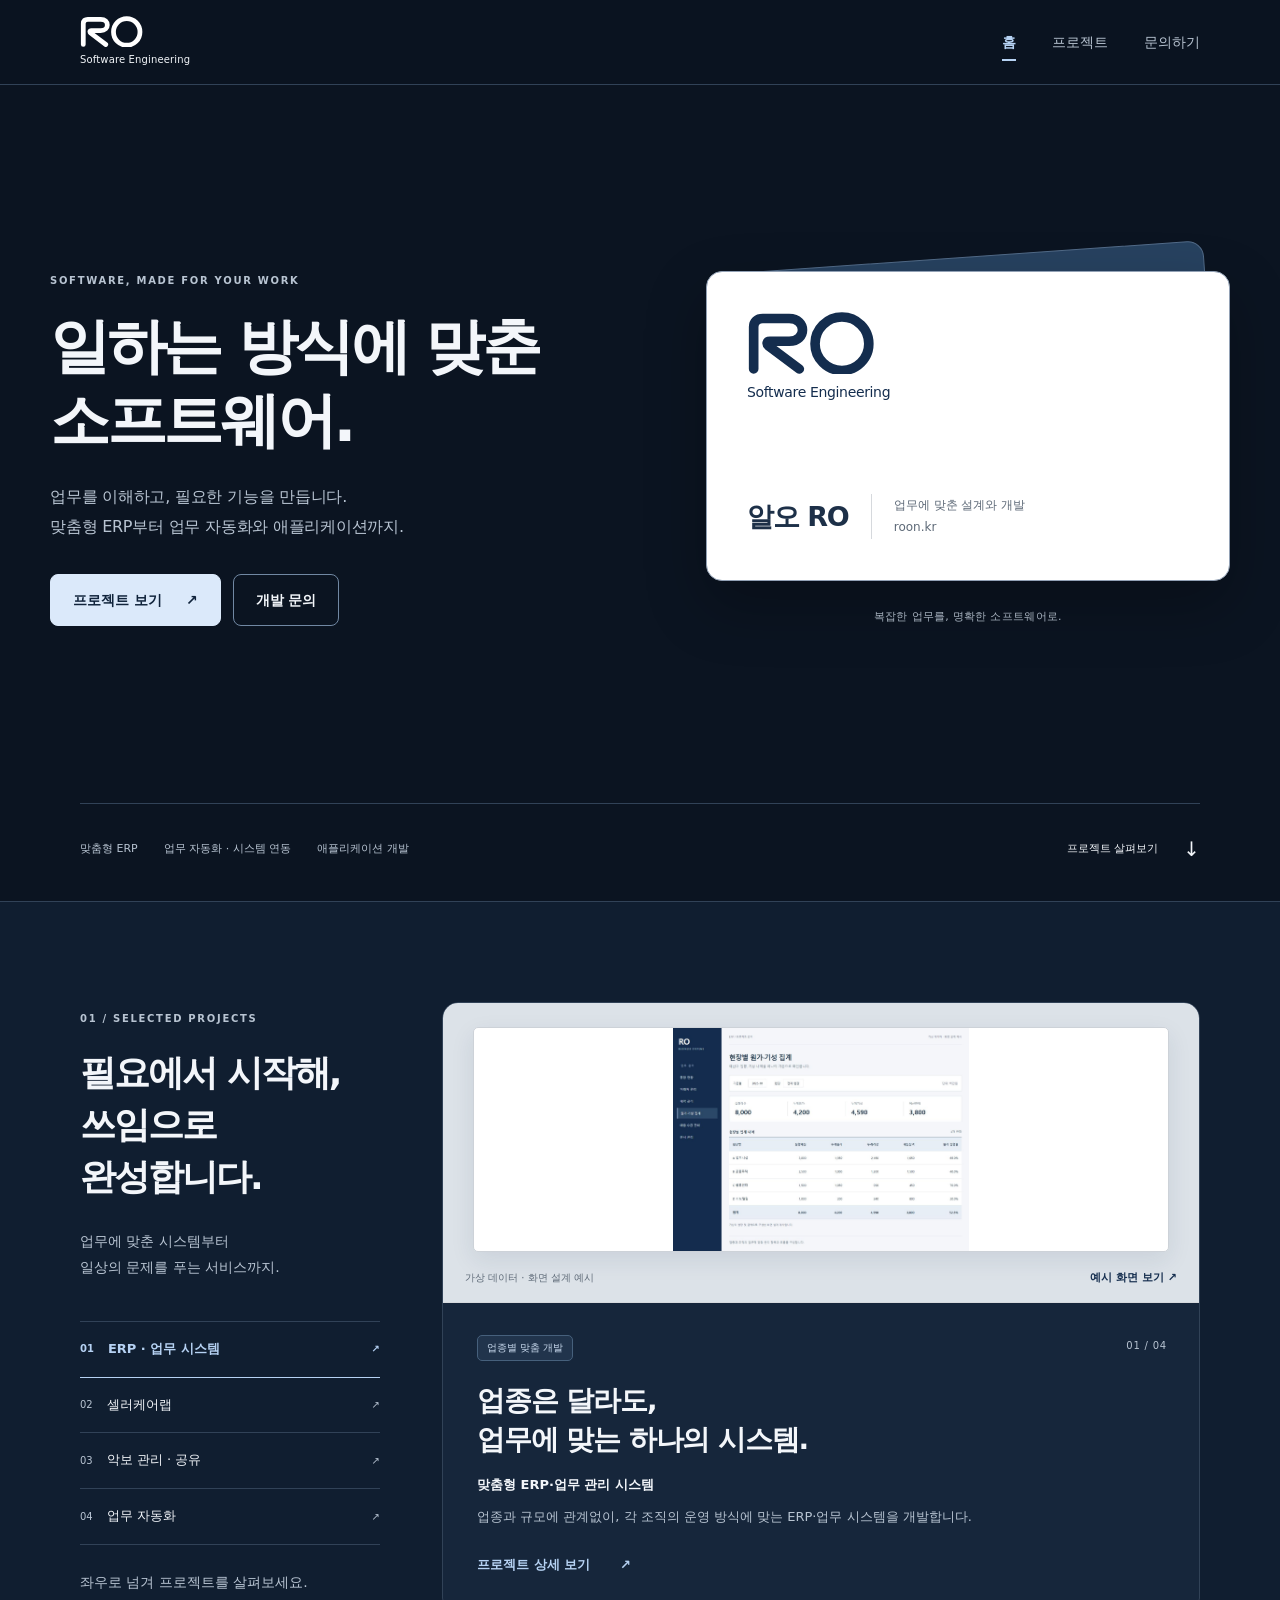
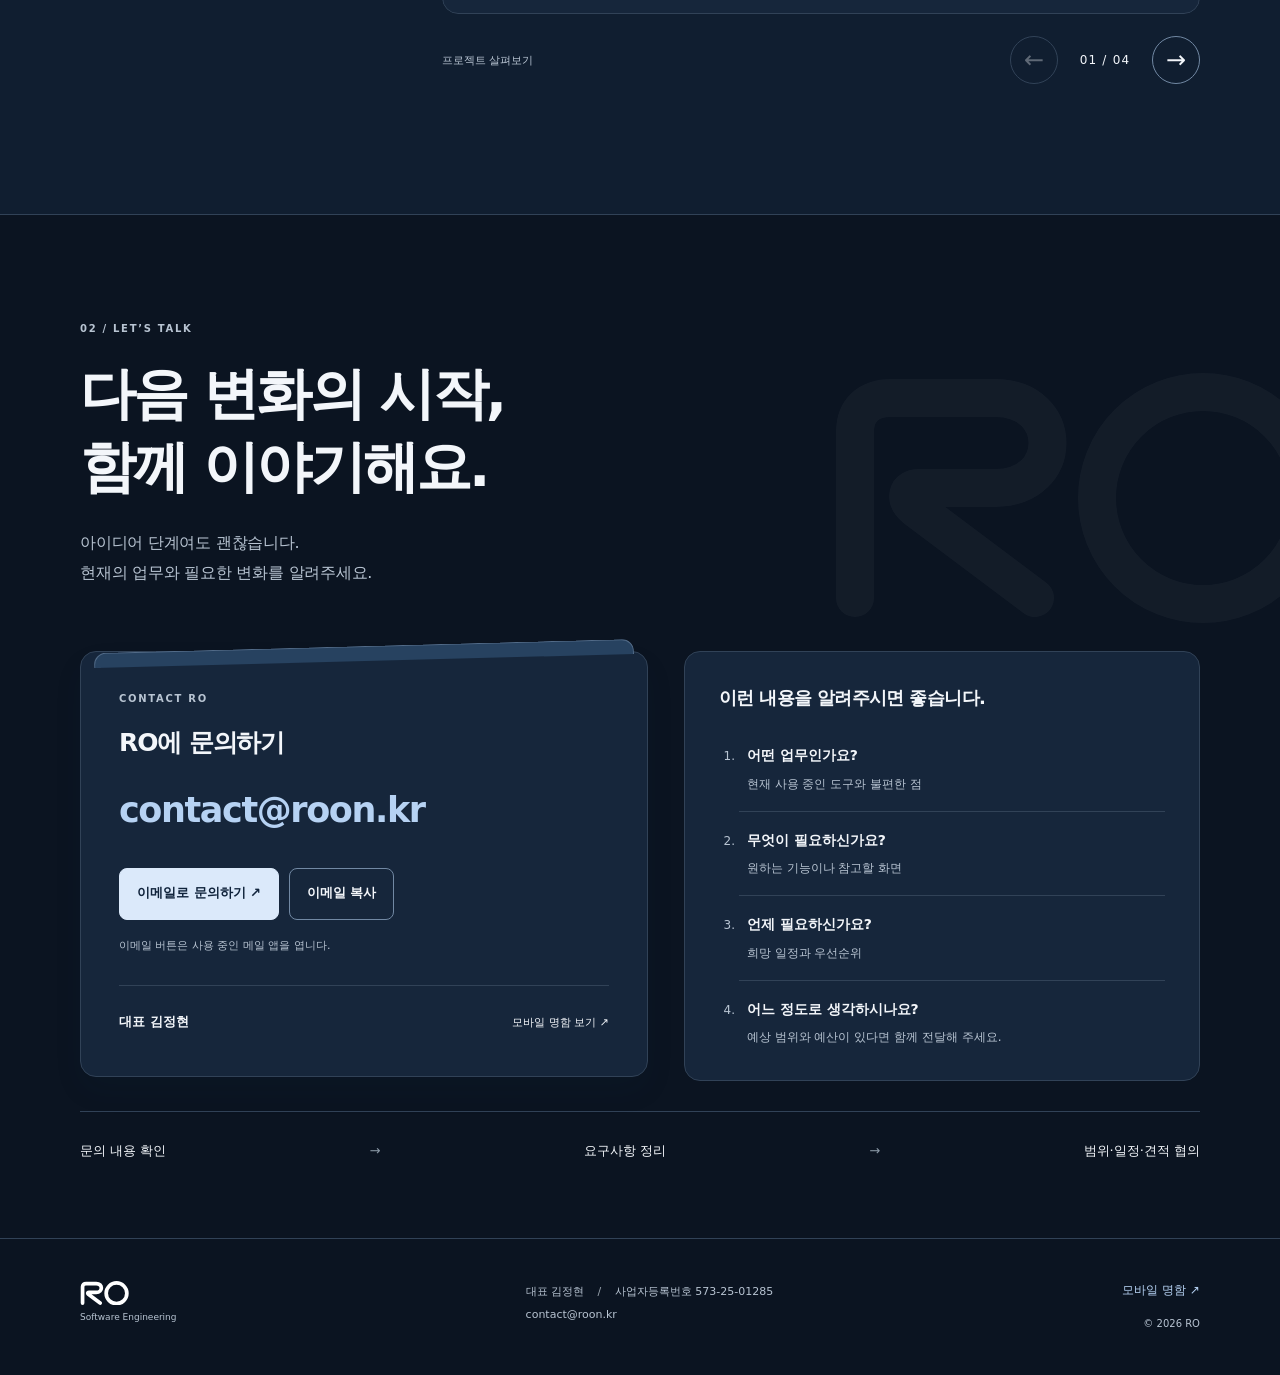
==== commit 5d4c82e8: "Use a deep navy background with high-contrast text on the one-page website" ====
--- a/index.html
+++ b/index.html
@@ -1,8 +1,8 @@
 <!doctype html><html lang="ko">
 <head><meta charset="utf-8">
-<meta name="color-scheme" content="only light"><meta name="theme-color" content="#f2f1ef">
+<meta name="color-scheme" content="only light"><meta name="theme-color" content="#0b1421">
 <meta http-equiv="Content-Security-Policy" content="default-src 'none'; script-src 'self'; style-src 'self'; img-src 'self'; font-src 'self'; connect-src 'none'; object-src 'none'; base-uri 'none'; form-action 'none'; frame-src 'none'">
-<meta name="referrer" content="strict-origin-when-cross-origin"><meta name="viewport" content="width=device-width,initial-scale=1"><title>RO(알오) | 맞춤형 소프트웨어 개발 · 업무 자동화 · ERP</title><meta name="description" content="RO(알오)는 업무 자동화, 업종별 맞춤형 ERP와 소프트웨어를 설계하고 개발하는 소프트웨어 엔지니어링 회사입니다."><link rel="icon" href="assets/logo.svg" type="image/svg+xml"><link rel="stylesheet" href="style.css?v=20261112-carousel">
+<meta name="referrer" content="strict-origin-when-cross-origin"><meta name="viewport" content="width=device-width,initial-scale=1"><title>RO(알오) | 맞춤형 소프트웨어 개발 · 업무 자동화 · ERP</title><meta name="description" content="RO(알오)는 업무 자동화, 업종별 맞춤형 ERP와 소프트웨어를 설계하고 개발하는 소프트웨어 엔지니어링 회사입니다."><link rel="icon" href="assets/logo.svg" type="image/svg+xml"><link rel="stylesheet" href="style.css?v=20261112-navy">
 <link rel="canonical" href="https://roon.kr/">
 <meta property="og:type" content="website">
 <meta property="og:site_name" content="RO(알오)">
@@ -15,7 +15,7 @@
 <script src="carousel.js?v=20261112" defer></script>
 </head>
 
-<body class="site-index one-page"><a class="skip" href="#main">본문으로 이동</a>
+<body class="site-index one-page navy-theme"><a class="skip" href="#main">본문으로 이동</a>
 <header class="site-header"><div class="wrap head"><a class="brand" href="#home" aria-label="RO 홈"><img src="assets/card-logo.svg" alt="RO" width="80" height="40"><span>Software Engineering</span></a><nav aria-label="주 메뉴"><a href="#home" aria-current="location">홈</a><a href="#projects">프로젝트</a><a href="#contact">문의하기</a></nav></div></header>
 <main id="main">
 <section id="home" class="home-section" aria-labelledby="home-title" tabindex="-1">
--- a/style.css
+++ b/style.css
@@ -369,3 +369,36 @@
 }
 
 .one-page .project-gallery .project-stack::-webkit-scrollbar{display:none}
+
+/* Fixed navy presentation; independent of the visitor's OS color preference. */
+.navy-theme{--bg:#0b1421;--paper:#16263b;--ink:#f3f6fa;--muted:#b8c4d2;--navy:#b6d2f3;--line:#314257;background:var(--bg);color:var(--ink)}
+.navy-theme .site-header{background:#0b1421f5;border-bottom-color:var(--line)}
+.navy-theme .brand img,.navy-theme .footerbrand img{filter:brightness(0) invert(1)}
+.navy-theme .projects-section{background:#101e30;border-color:var(--line)}
+.navy-theme .contact-section{background:var(--bg)}
+.navy-theme .contact-watermark{filter:brightness(0) invert(1);opacity:.035}
+.navy-theme .project-index,.navy-theme .project-index button{border-color:var(--line)}
+.navy-theme .project-index button[aria-pressed=true]{border-color:var(--navy);color:var(--navy)}
+.navy-theme .project-index button[aria-pressed=true] span{color:var(--navy)}
+.navy-theme .project-scene,.navy-theme .contact-card{border-color:var(--line)}
+.navy-theme .tag{background:#21344c;color:#c8d9ed;border-color:#46607c}
+.navy-theme .button{background:#dbe9fa;border-color:#dbe9fa;color:#10233b}
+.navy-theme .button:hover{background:#fff;border-color:#fff}
+.navy-theme .button.outline{background:transparent;border-color:#7188a3;color:var(--ink)}
+.navy-theme .button.outline:hover{background:#21344c;border-color:#9cb2cb}
+.navy-theme .carousel-navigation button{border-color:#7188a3;color:var(--ink)}
+.navy-theme .carousel-navigation button:hover:not(:disabled){background:#dbe9fa;color:#10233b;border-color:#dbe9fa}
+.navy-theme .carousel-navigation button:disabled{opacity:.35}
+.navy-theme :is(a,button):focus-visible,.navy-theme #project-track:focus-visible{outline:3px solid #86b8f0;outline-offset:5px}
+.navy-theme .skip{background:#dbe9fa;color:#10233b}
+/* Keep the physical business card and software previews in their original ink. */
+.navy-theme .identity-card,.navy-theme .project-visual{--navy:#142d4e;--ink:#1d3048;--muted:#5d6977;--line:#d6d9dd;--paper:#fff;color:var(--ink)}
+.navy-theme .identity-card{box-shadow:0 24px 60px #0004;border-color:#92a1b5}
+.navy-theme .paper-stack:before{background:#274260;border-color:#526b88}
+.navy-theme .contact-card:before{background:#274260;border-color:#526b88}
+@media print{
+  .navy-theme{--bg:#fff;--paper:#fff;--ink:#1d3048;--muted:#5d6977;--navy:#142d4e;--line:#d6d9dd}
+  .navy-theme .projects-section,.navy-theme .site-header{background:#fff}
+  .navy-theme .brand img,.navy-theme .footerbrand img{filter:none}
+  .navy-theme .tag{background:#fff;color:#1d3048;border-color:#d6d9dd}
+}
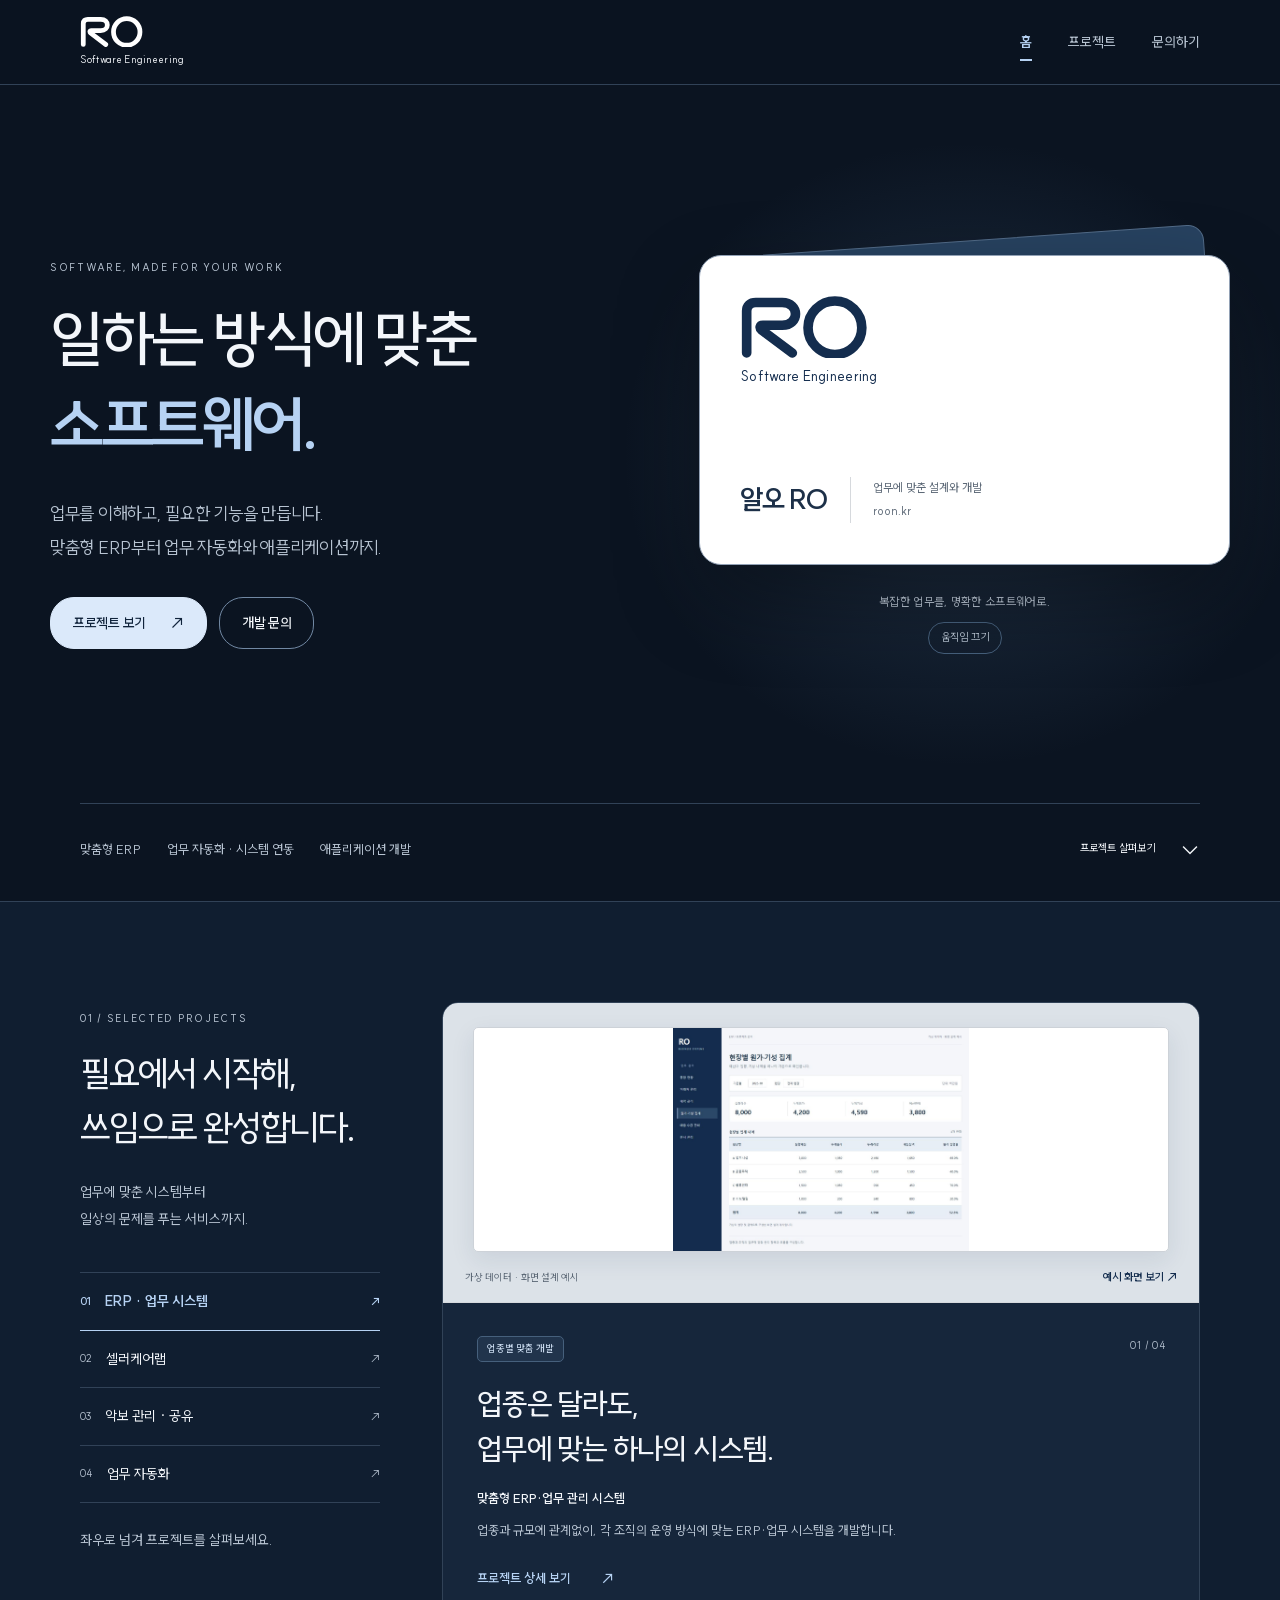
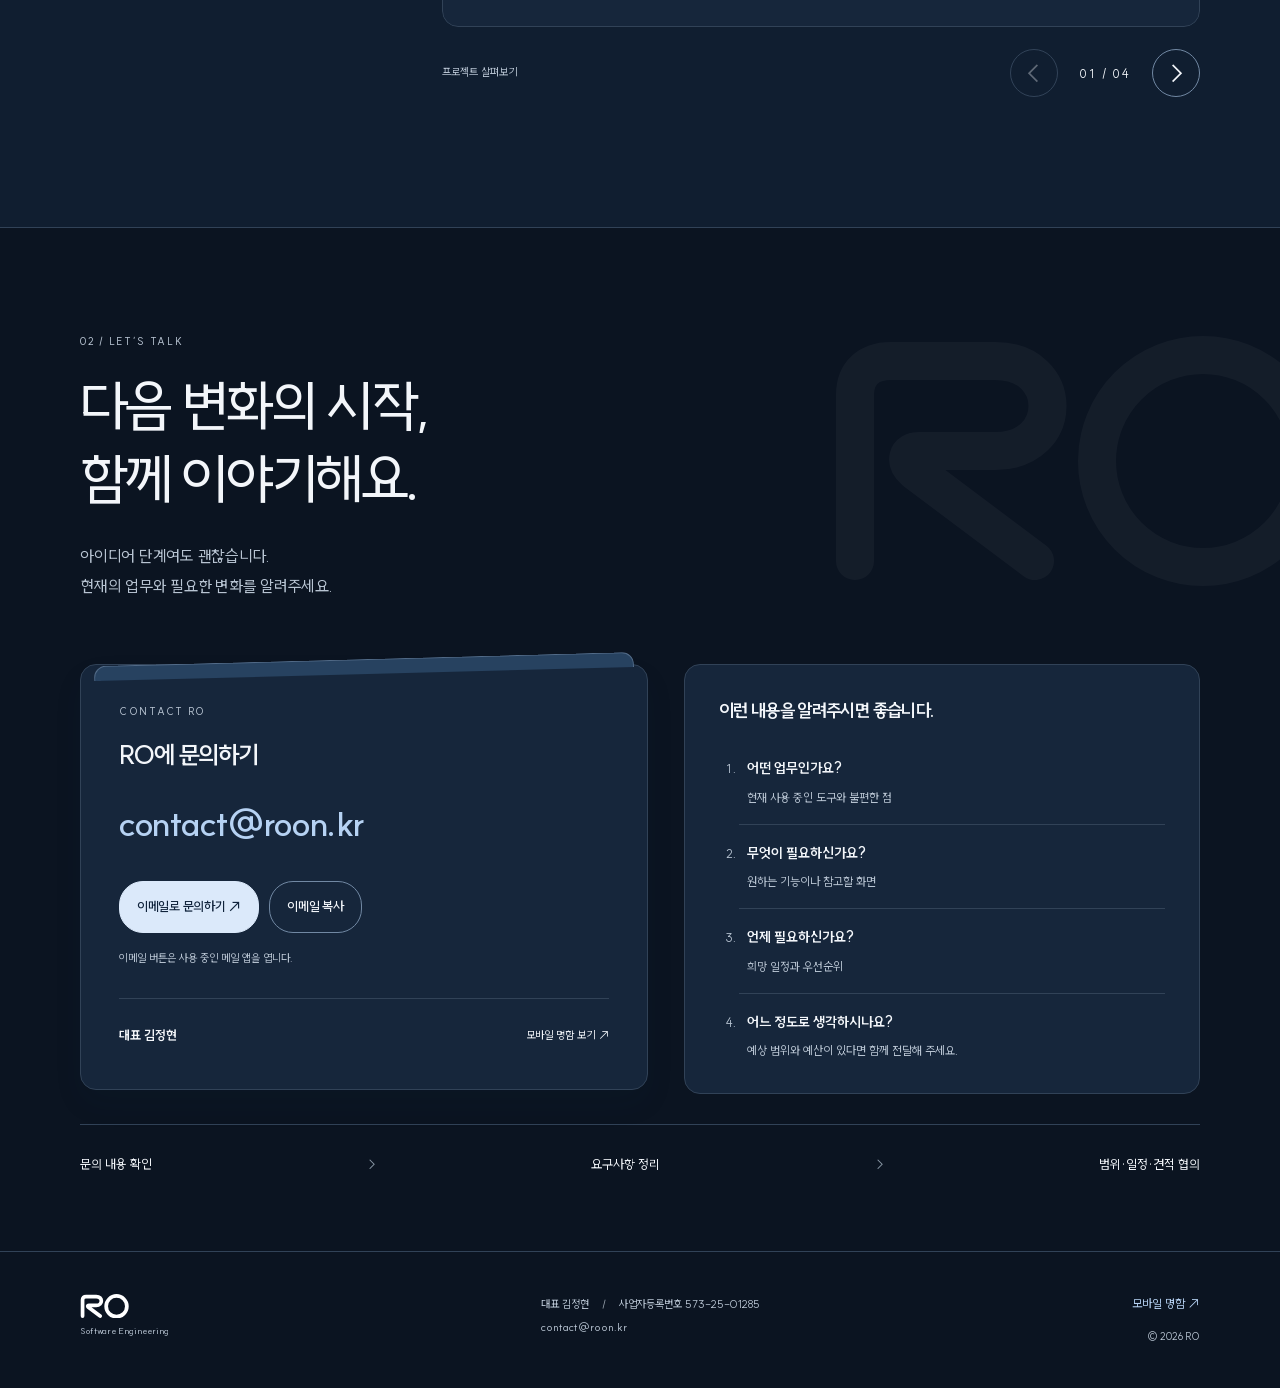
==== commit cb799d6a: "Apply approved B concept with SUITE typography and controllable soft motion" ====
--- a/index.html
+++ b/index.html
@@ -2,7 +2,7 @@
 <head><meta charset="utf-8">
 <meta name="color-scheme" content="only light"><meta name="theme-color" content="#0b1421">
 <meta http-equiv="Content-Security-Policy" content="default-src 'none'; script-src 'self'; style-src 'self'; img-src 'self'; font-src 'self'; connect-src 'none'; object-src 'none'; base-uri 'none'; form-action 'none'; frame-src 'none'">
-<meta name="referrer" content="strict-origin-when-cross-origin"><meta name="viewport" content="width=device-width,initial-scale=1"><title>RO(알오) | 맞춤형 소프트웨어 개발 · 업무 자동화 · ERP</title><meta name="description" content="RO(알오)는 업무 자동화, 업종별 맞춤형 ERP와 소프트웨어를 설계하고 개발하는 소프트웨어 엔지니어링 회사입니다."><link rel="icon" href="assets/logo.svg" type="image/svg+xml"><link rel="stylesheet" href="style.css?v=20261112-navy">
+<meta name="referrer" content="strict-origin-when-cross-origin"><meta name="viewport" content="width=device-width,initial-scale=1"><title>RO(알오) | 맞춤형 소프트웨어 개발 · 업무 자동화 · ERP</title><meta name="description" content="RO(알오)는 업무 자동화, 업종별 맞춤형 ERP와 소프트웨어를 설계하고 개발하는 소프트웨어 엔지니어링 회사입니다."><link rel="icon" href="assets/logo.svg" type="image/svg+xml"><link rel="stylesheet" href="style.css?v=20261127-b">
 <link rel="canonical" href="https://roon.kr/">
 <meta property="og:type" content="website">
 <meta property="og:site_name" content="RO(알오)">
@@ -11,17 +11,19 @@
 <meta property="og:url" content="https://roon.kr/">
 <meta name="google-site-verification" content="VP4qaFZtIBldc9KOzgBqeWt6XRs7frUHlSjA3EKGqzg">
 <script src="app.js?v=20261111-email" defer></script>
-<script src="onepage.js?v=20261112-carousel" defer></script>
-<script src="carousel.js?v=20261112" defer></script>
+<script src="onepage.js?v=20261127-b" defer></script>
+<script src="carousel.js?v=20261127-b" defer></script>
+<script src="soft-motion.js?v=20261127-b" defer></script>
+<link rel="preload" href="assets/SUITE-Variable.woff2" as="font" type="font/woff2" crossorigin>
 </head>
 
-<body class="site-index one-page navy-theme"><a class="skip" href="#main">본문으로 이동</a>
+<body class="site-index one-page navy-theme soft-motion"><a class="skip" href="#main">본문으로 이동</a>
 <header class="site-header"><div class="wrap head"><a class="brand" href="#home" aria-label="RO 홈"><img src="assets/card-logo.svg" alt="RO" width="80" height="40"><span>Software Engineering</span></a><nav aria-label="주 메뉴"><a href="#home" aria-current="location">홈</a><a href="#projects">프로젝트</a><a href="#contact">문의하기</a></nav></div></header>
 <main id="main">
 <section id="home" class="home-section" aria-labelledby="home-title" tabindex="-1">
   <div class="homehero wrap">
-  <div class="hero-copy"><p class="eyebrow">SOFTWARE, MADE FOR YOUR WORK</p><h1 id="home-title">일하는 방식에 맞춘<br> 소프트웨어.</h1><p class="lead">업무를 이해하고, 필요한 기능을 만듭니다.<br> 맞춤형 ERP부터 업무 자동화와 애플리케이션까지.</p><div class="actions"><a class="button" href="#projects">프로젝트 보기 <span aria-hidden="true">↗</span></a><a class="button outline" href="#contact">개발 문의</a></div></div>
-  <div class="hero-object"><div class="paper-stack"><a class="identity-card" href="#projects" aria-label="RO 프로젝트 살펴보기"><div class="identity-logo"><img src="assets/card-logo.svg" alt="RO" width="125" height="62"><p>Software Engineering</p></div><div class="identity-bottom"><strong>알오 RO</strong><span>업무에 맞춘 설계와 개발<br> roon.kr</span></div></a></div><p class="object-caption">복잡한 업무를, 명확한 소프트웨어로.</p></div>
+  <div class="hero-copy"><p class="eyebrow">SOFTWARE, MADE FOR YOUR WORK</p><h1 id="home-title"><span class="hero-line">일하는 방식에 맞춘</span><span class="hero-line">소프트웨어.</span></h1><p class="lead">업무를 이해하고, 필요한 기능을 만듭니다.<br> 맞춤형 ERP부터 업무 자동화와 애플리케이션까지.</p><div class="actions"><a class="button" href="#projects">프로젝트 보기 <span aria-hidden="true">↗</span></a><a class="button outline" href="#contact">개발 문의</a></div></div>
+  <div class="hero-object"><div class="paper-stack"><a class="identity-card" href="#projects" aria-label="RO 프로젝트 살펴보기"><div class="identity-logo"><img src="assets/card-logo.svg" alt="RO" width="125" height="62"><p>Software Engineering</p></div><div class="identity-bottom"><strong>알오 RO</strong><span>업무에 맞춘 설계와 개발<br> roon.kr</span></div></a></div><p class="object-caption">복잡한 업무를, 명확한 소프트웨어로.</p><button type="button" id="motion-toggle" class="motion-toggle" aria-pressed="true" hidden>움직임 끄기</button></div>
 </div>
   <div class="home-bottom wrap"><div class="home-capabilities"><span>맞춤형 ERP</span><span>업무 자동화 · 시스템 연동</span><span>애플리케이션 개발</span></div><a class="scroll-cue" href="#projects">프로젝트 살펴보기 <span aria-hidden="true">↓</span></a></div>
 </section>
--- a/style.css
+++ b/style.css
@@ -1,8 +1,9 @@
 /* RO / Paper & Navy — shared marketing-page design system */
+@font-face{font-family:SUITE;src:url('assets/SUITE-Variable.woff2') format('woff2');font-weight:300 900;font-display:swap}
 :root{color-scheme:only light;--navy:#142d4e;--ink:#1d3048;--muted:#5d6977;--line:#d6d9dd;--paper:#fff;--pale:#eeedea;--bg:#f5f4f1;--radius:16px;--shadow:0 16px 36px #142d4e0a}
 *{box-sizing:border-box}
 html{scroll-behavior:smooth}
-body{margin:0;background:var(--bg);color:var(--ink);font-family:"Malgun Gothic","Apple SD Gothic Neo",system-ui,sans-serif;line-height:1.75;word-break:keep-all;-webkit-font-smoothing:antialiased}
+body{margin:0;background:var(--bg);color:var(--ink);font-family:SUITE,"Malgun Gothic","Apple SD Gothic Neo",system-ui,sans-serif;line-height:1.75;word-break:keep-all;-webkit-font-smoothing:antialiased}
 a{color:inherit;text-decoration:none}
 button,input,select{font:inherit}
 button{cursor:pointer}
@@ -396,9 +397,56 @@
 .navy-theme .identity-card{box-shadow:0 24px 60px #0004;border-color:#92a1b5}
 .navy-theme .paper-stack:before{background:#274260;border-color:#526b88}
 .navy-theme .contact-card:before{background:#274260;border-color:#526b88}
+/* Detail pages share the same navy surfaces and readable workflow panels. */
+.navy-theme .detailhero,.navy-theme .content{background:var(--paper);border-color:var(--line)}
+.navy-theme .processline,.navy-theme .industrynames span{background:#101e30}
+.navy-theme .cta{background:#21344c;border:1px solid #46607c}
+.navy-theme .cta p,.navy-theme .cta .eyebrow{color:#c8d9ed}
 @media print{
   .navy-theme{--bg:#fff;--paper:#fff;--ink:#1d3048;--muted:#5d6977;--navy:#142d4e;--line:#d6d9dd}
   .navy-theme .projects-section,.navy-theme .site-header{background:#fff}
   .navy-theme .brand img,.navy-theme .footerbrand img{filter:none}
   .navy-theme .tag{background:#fff;color:#1d3048;border-color:#d6d9dd}
-}
+  .navy-theme .processline,.navy-theme .industrynames span,.navy-theme .cta{background:#fff}
+  .navy-theme .cta h2,.navy-theme .cta p,.navy-theme .cta .eyebrow{color:var(--ink)}
+}
+/* Approved B: rounded typography and gentle, controllable motion. */
+.soft-motion,html:has(.soft-motion){overflow-x:clip}
+.one-page .homehero{min-height:660px;gap:65px;padding-block:90px 70px}
+.one-page .hero-copy h1{font-size:clamp(46px,4.9vw,72px);font-weight:500;line-height:1.38;letter-spacing:-.055em}
+.hero-line{display:block}.hero-line:last-child{color:#b6d2f3;font-weight:670}
+.one-page .homehero .lead{font-size:18px;line-height:1.9;margin-top:28px;font-weight:350;max-width:450px}
+.eyebrow{font-weight:500;letter-spacing:.17em}
+.head nav{font-size:14px}.head nav a{font-weight:450}
+.button{border-radius:24px;font-weight:550;letter-spacing:-.02em}
+.one-page .identity-card{border-radius:22px;transform:none;box-shadow:0 34px 85px #0005}
+.hero-object{position:relative;isolation:isolate}
+.hero-object:before{content:'';position:absolute;z-index:-2;inset:-35% -20%;background:radial-gradient(ellipse,#587da547,transparent 65%);pointer-events:none}
+.identity-logo p{letter-spacing:.02em;font-weight:400}.object-caption{font-size:12px;font-weight:400}
+.home-capabilities{font-size:13px}.projects-intro h2{font-weight:450!important;line-height:1.5}
+.one-page .project-scene h3{font-weight:500;font-size:30px;line-height:1.5}
+.project-index button{font-family:inherit}.project-index button span{font-size:14px}
+.contact-heading h2{font-weight:450}
+.motion-toggle{display:block;margin:10px auto 0;background:transparent;color:var(--muted);border:1px solid #46607c;border-radius:18px;padding:5px 12px;font:inherit;font-size:11px;min-height:32px}
+.motion-toggle[hidden]{display:none}.motion-toggle:disabled{cursor:default;opacity:.7}
+@keyframes card-breathe{0%,100%{transform:translateY(0) rotate(-1deg)}50%{transform:translateY(-12px) rotate(.6deg)}}
+@keyframes glow-breathe{0%,100%{opacity:.55;transform:translateX(-10px)}50%{opacity:1;transform:translateX(18px)}}
+@media(prefers-reduced-motion:no-preference){
+ .motion-ready:not(.motion-off) .paper-stack{animation:card-breathe 7s ease-in-out infinite}
+ .motion-ready:not(.motion-off) .hero-object:before{animation:glow-breathe 7s ease-in-out infinite}
+ .head nav a,.button,.project-index button{transition:background .25s ease,transform .3s ease,color .25s ease}
+ .button:hover{transform:translateY(-3px)}
+}
+.motion-off *, .motion-off *:before,.motion-off *:after{animation:none!important;transition:none!important;scroll-behavior:auto!important}
+html:has(.motion-off){scroll-behavior:auto!important}
+@media(max-width:900px){.one-page .homehero{gap:45px}}
+@media(max-width:650px){
+ .one-page .homehero{padding-top:45px;min-height:auto}
+ .one-page .hero-copy h1{font-size:clamp(35px,8.7vw,50px)}
+ .one-page .homehero .lead{font-size:16px}
+ .home-capabilities{gap:12px;font-size:11px}
+ .one-page .project-scene h3{font-size:25px}
+ .hero-object:before{inset:-10%}.object-caption{font-size:11px}
+}
+@media(prefers-reduced-motion:reduce){html{scroll-behavior:auto!important}.soft-motion *, .soft-motion *:before,.soft-motion *:after{animation:none!important;transition:none!important;scroll-behavior:auto!important}}
+@media print{.hero-line:last-child{color:inherit}.hero-object:before,.motion-toggle{display:none}.paper-stack{animation:none!important}}
